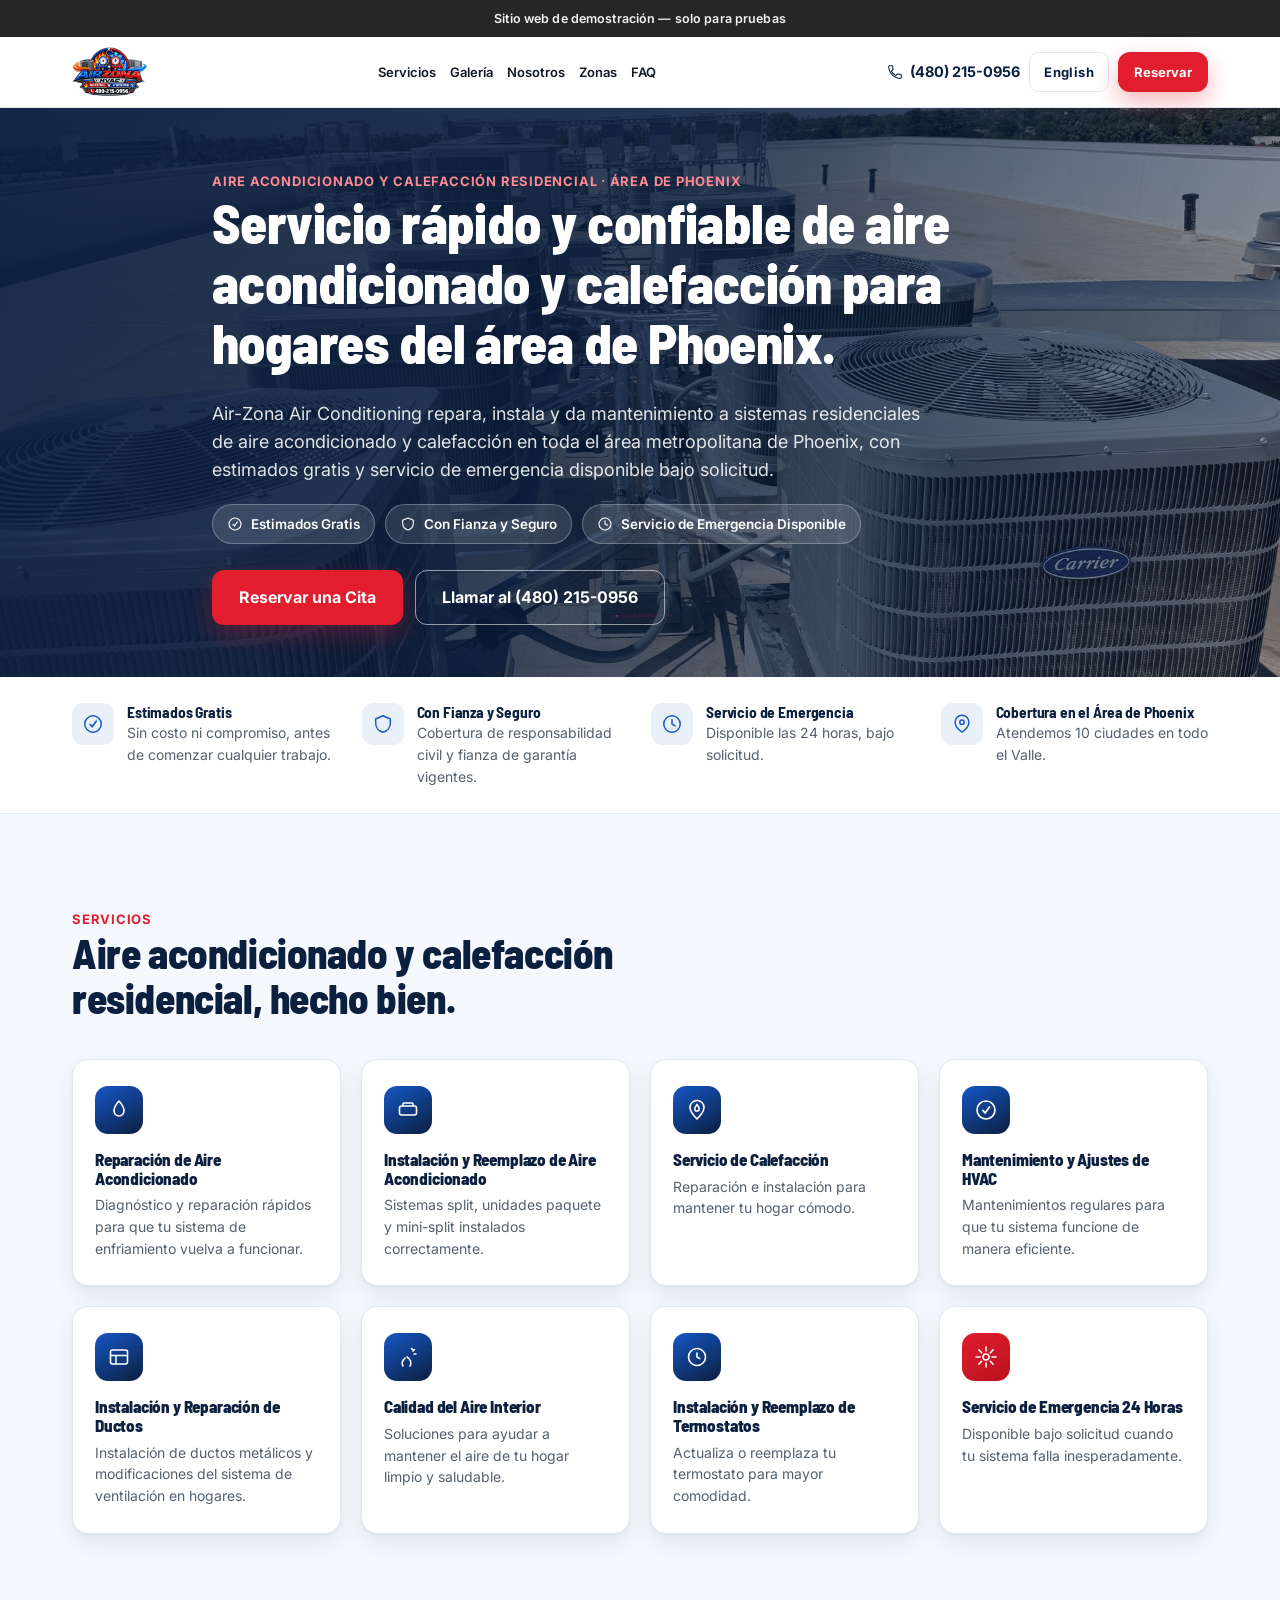
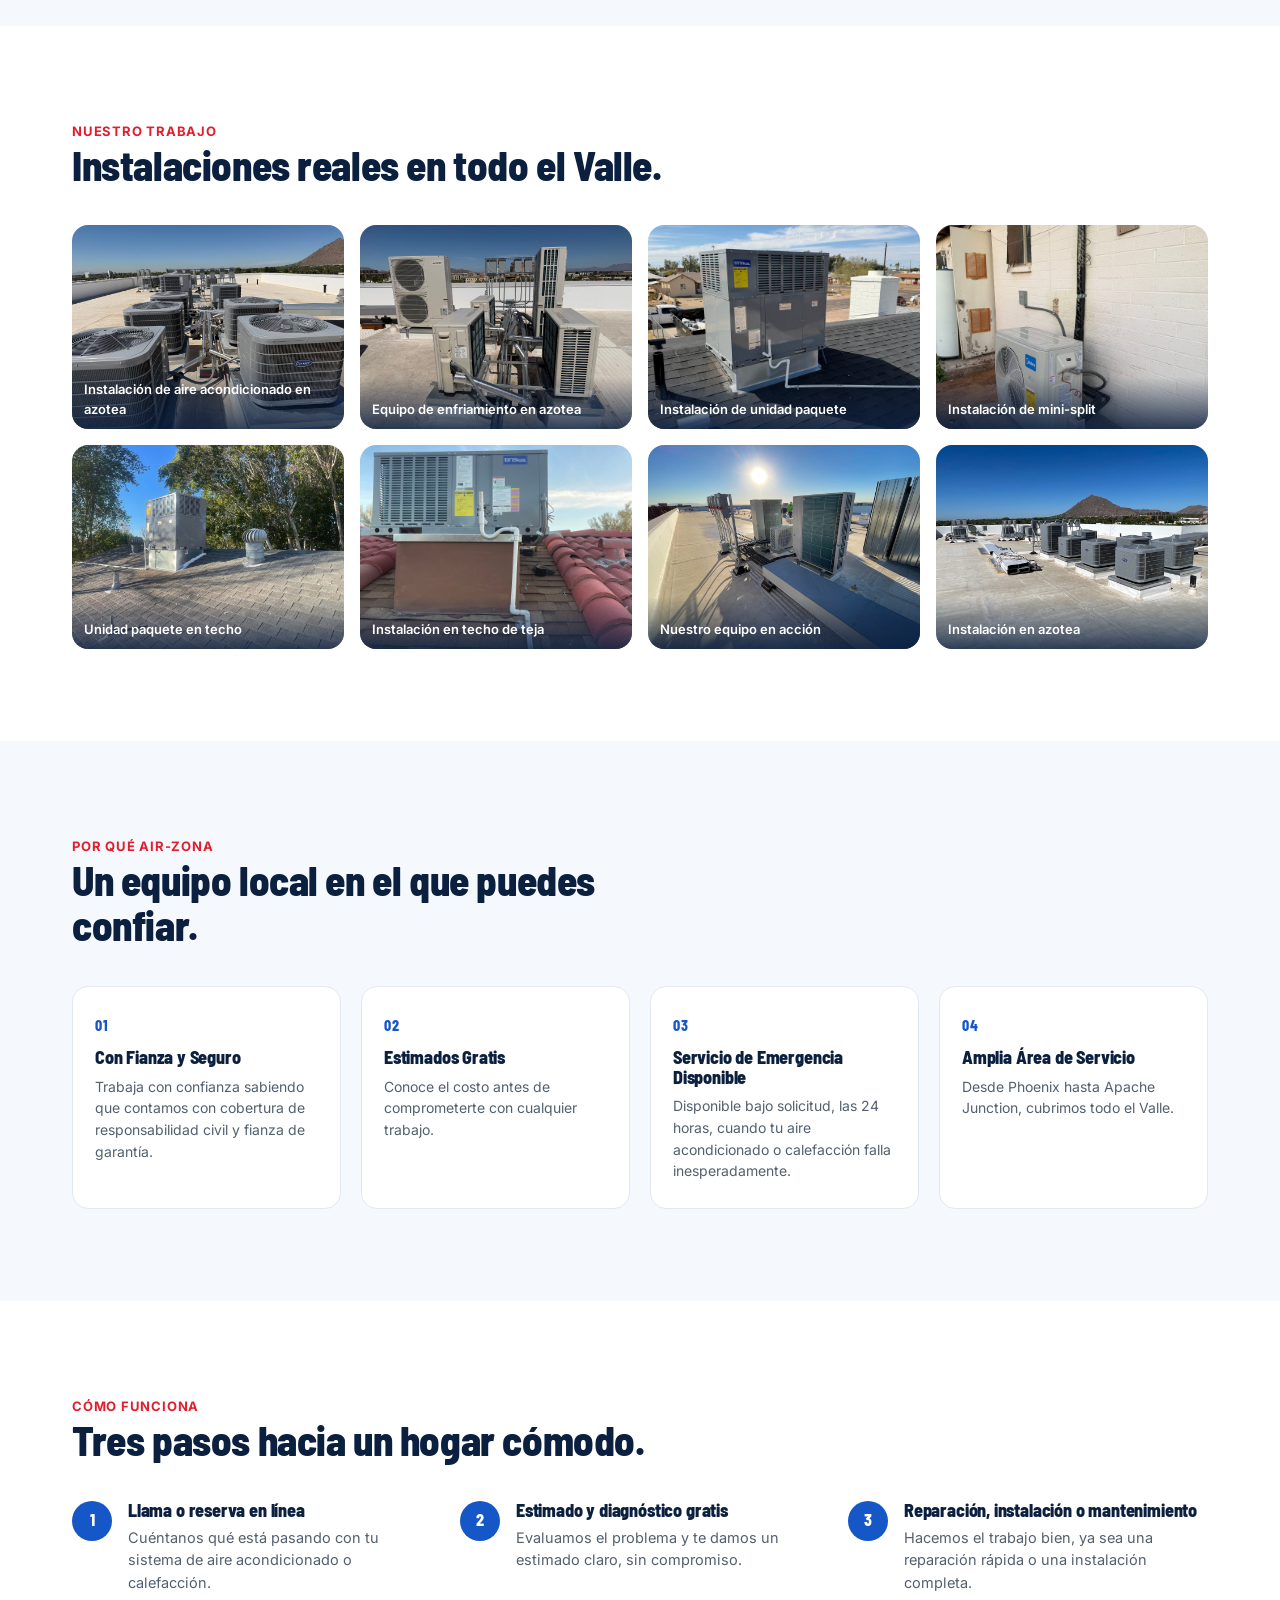
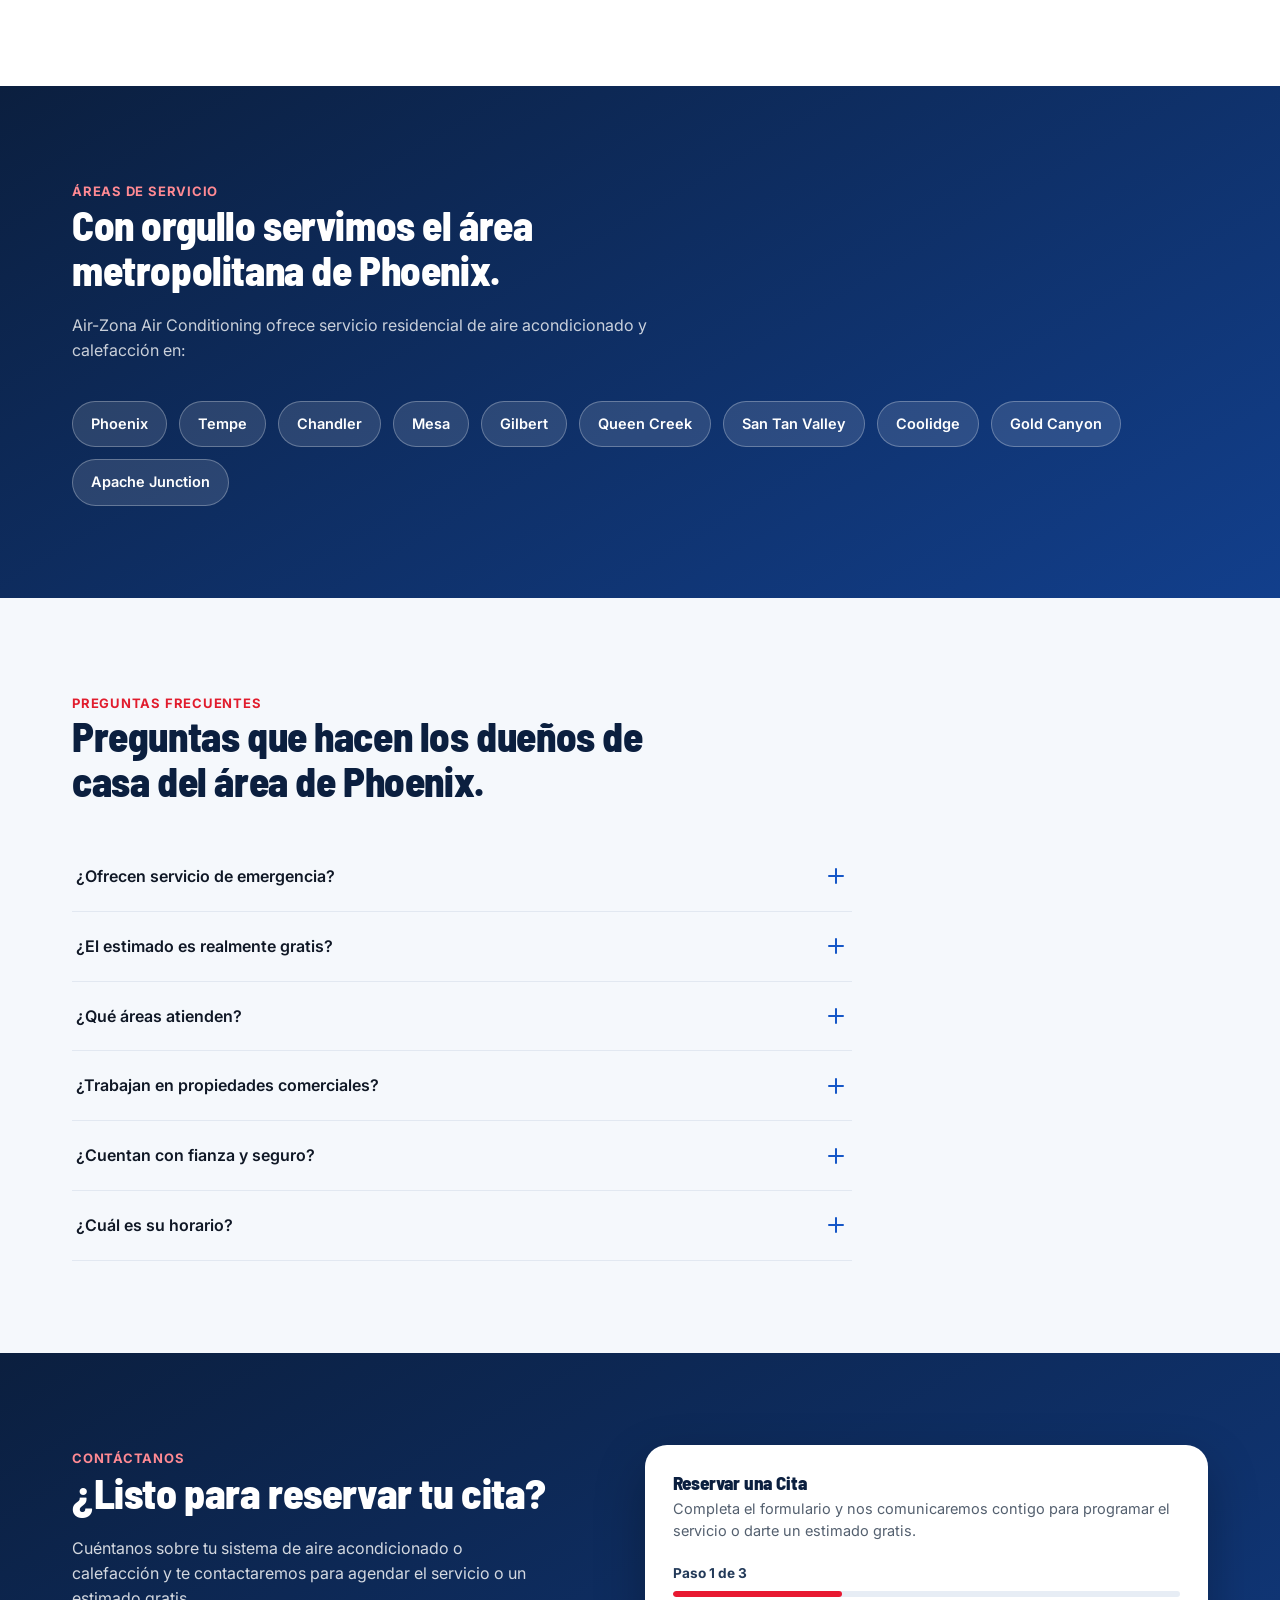
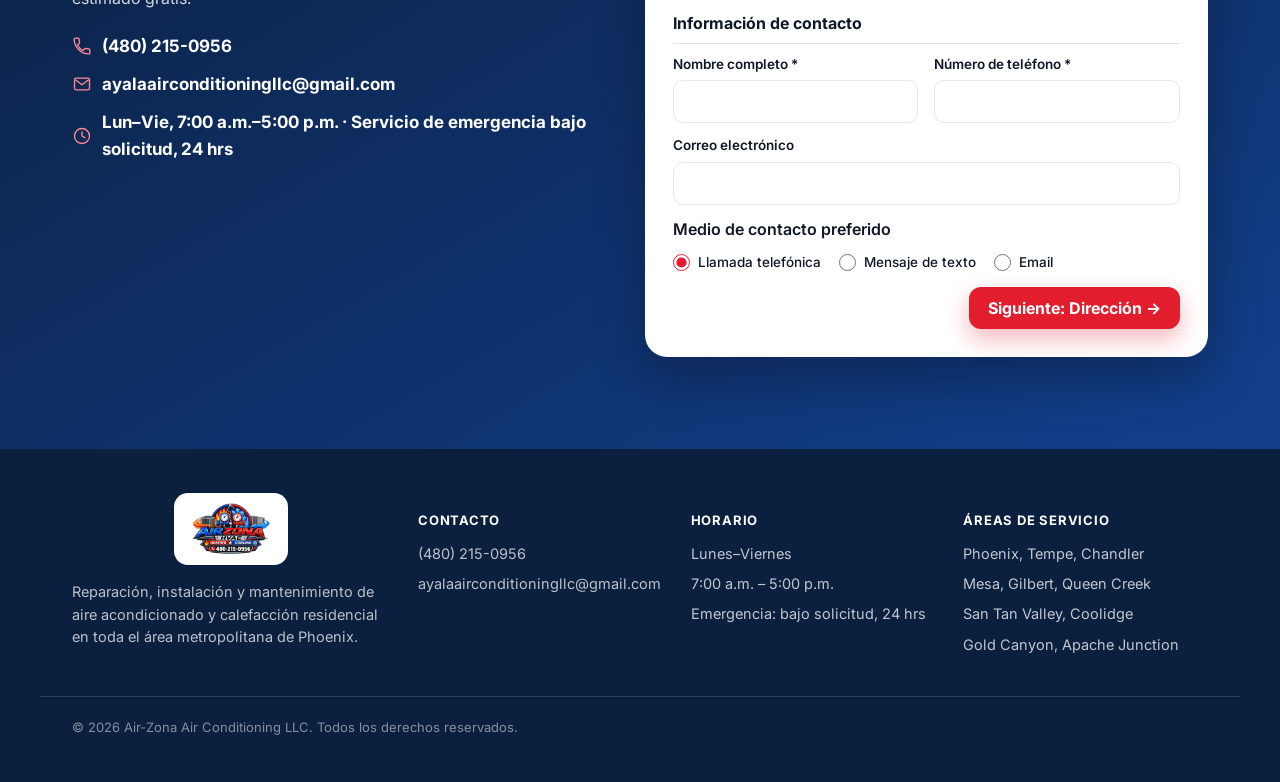
==== index-es.html @ 79c7f35a "updated index.html" ====
<!DOCTYPE html>
<html lang="es">
<head>
<meta charset="UTF-8">
<meta name="viewport" content="width=device-width, initial-scale=1">
<title>Air-Zona Air Conditioning LLC | Aire Acondicionado y Calefacción Residencial en Phoenix, AZ</title>
<meta name="description" content="Air-Zona Air Conditioning LLC ofrece reparación, instalación, calefacción y mantenimiento residencial de aire acondicionado en Phoenix, Tempe, Chandler, Mesa, Gilbert y el Valle Este. Estimados gratis, con fianza y seguro, servicio de emergencia disponible.">
<meta name="robots" content="noindex, nofollow">
<link rel="canonical" href="index-es.html">
<link rel="alternate" hreflang="en" href="index.html">
<link rel="alternate" hreflang="es" href="index-es.html">
<link rel="alternate" hreflang="x-default" href="index.html">
<meta property="og:type" content="website">
<meta property="og:locale" content="es_US">
<meta property="og:locale:alternate" content="en_US">
<meta property="og:title" content="Air-Zona Air Conditioning LLC | Aire Acondicionado y Calefacción Residencial en Phoenix, AZ">
<meta property="og:description" content="Air-Zona Air Conditioning LLC ofrece reparación, instalación, calefacción y mantenimiento residencial de aire acondicionado en Phoenix, Tempe, Chandler, Mesa, Gilbert y el Valle Este. Estimados gratis, con fianza y seguro, servicio de emergencia disponible.">
<link rel="icon" href="favicon.ico">
<link rel="preconnect" href="https://fonts.googleapis.com">
<link rel="preconnect" href="https://fonts.gstatic.com" crossorigin>
<link href="https://fonts.googleapis.com/css2?family=Inter:wght@400;500;600;700&family=Barlow+Semi+Condensed:wght@600;700;800&display=swap" rel="stylesheet">
<link rel="stylesheet" href="motion.css">
<link rel="stylesheet" href="style.css">
<link rel="stylesheet" href="service-request.css">
<link rel="stylesheet" href="header-refinement.css">
</head>
<body>
<div class="demo-notice">Sitio web de demostración — solo para pruebas</div>
<a class="skip-link" href="#main">Saltar al contenido</a>

<header class="mk-header">
  <div class="container header-inner">
    <a class="brand" href="#top">
      <img src="assets/logo.png" alt="Air-Zona Air Conditioning LLC">
    </a>
    <nav class="nav-links" aria-label="Principal">
      <a href="#services">Servicios</a>
      <a href="#gallery">Galería</a>
      <a href="#why">Nosotros</a>
      <a href="#areas">Zonas</a>
      <a href="#faq">FAQ</a>
    </nav>
    <div class="header-actions">
      <a class="header-phone" href="tel:+14802150956">
        <svg width="16" height="16" viewBox="0 0 24 24" fill="none" aria-hidden="true"><path d="M6.6 10.8c1.4 2.8 3.8 5.1 6.6 6.6l2.2-2.2c.3-.3.7-.4 1.1-.3 1.2.4 2.5.6 3.8.6.6 0 1.1.5 1.1 1.1v3.7c0 .6-.5 1.1-1.1 1.1C10.7 21.4 2.6 13.3 2.6 3.7c0-.6.5-1.1 1.1-1.1h3.7c.6 0 1.1.5 1.1 1.1 0 1.3.2 2.6.6 3.8.1.4 0 .8-.3 1.1L6.6 10.8Z" stroke="currentColor" stroke-width="1.6" stroke-linejoin="round"/></svg>
        (480) 215-0956
      </a>
      <a class="lang-toggle" href="index.html" hreflang="en" lang="en" data-lang-link data-lang-href="index.html">English</a>
      <details class="mobile-nav" id="mobile-nav">
        <summary class="nav-toggle" aria-controls="mobile-nav-panel" aria-label="Abrir menú">
          <svg class="icon-open" viewBox="0 0 24 24" fill="none" aria-hidden="true"><path d="M4 7h16M4 12h16M4 17h16" stroke="currentColor" stroke-width="1.8" stroke-linecap="round"/></svg>
          <svg class="icon-close" viewBox="0 0 24 24" fill="none" aria-hidden="true"><path d="M5 5l14 14M19 5 5 19" stroke="currentColor" stroke-width="1.8" stroke-linecap="round"/></svg>
        </summary>
        <div class="mobile-nav-panel" id="mobile-nav-panel">
          <nav class="mobile-nav-links" aria-label="Menú móvil">
            <a href="#services">Servicios</a>
            <a href="#gallery">Galería</a>
            <a href="#why">Por Qué Elegirnos</a>
            <a href="#areas">Áreas de Servicio</a>
            <a href="#faq">Preguntas Frecuentes</a>
          </nav>
          <div class="mobile-nav-actions">
            <a class="btn btn-outline btn-block" href="tel:+14802150956">
              <span>Llamar al (480) 215-0956</span>
            </a>
            <a class="btn btn-primary btn-block" href="#quote">
              <span>Reservar una Cita</span>
            </a>
          </div>
          <div class="mobile-lang-row">
            <a class="lang-toggle" href="index.html" hreflang="en" lang="en" data-lang-link data-lang-href="index.html">English</a>
          </div>
        </div>
      </details>
      <a class="btn btn-primary az-header-book" href="#quote" aria-label="Reservar una cita">
        <span>Reservar</span>
      </a>
    </div>
  </div>
</header>

<main id="main">

  <section class="hero" id="top">
    <div class="container hero-inner mk-reveal">
      <span class="eyebrow">Aire Acondicionado y Calefacción Residencial · Área de Phoenix</span>
      <h1>Servicio rápido y confiable de aire acondicionado y calefacción para hogares del área de Phoenix.</h1>
      <p class="hero-lede">Air-Zona Air Conditioning repara, instala y da mantenimiento a sistemas residenciales de aire acondicionado y calefacción en toda el área metropolitana de Phoenix, con estimados gratis y servicio de emergencia disponible bajo solicitud.</p>
      <div class="hero-badges">
        <span class="badge">
          <svg viewBox="0 0 24 24" fill="none"><path d="M9 12.5 11 15l4.5-6" stroke="currentColor" stroke-width="1.8" stroke-linecap="round" stroke-linejoin="round"/><circle cx="12" cy="12" r="9" stroke="currentColor" stroke-width="1.6"/></svg>
          <span>Estimados Gratis</span>
        </span>
        <span class="badge">
          <svg viewBox="0 0 24 24" fill="none"><path d="M12 3 4 6.5V11c0 5 3.4 8.9 8 10 4.6-1.1 8-5 8-10V6.5L12 3Z" stroke="currentColor" stroke-width="1.6" stroke-linejoin="round"/></svg>
          <span>Con Fianza y Seguro</span>
        </span>
        <span class="badge">
          <svg viewBox="0 0 24 24" fill="none"><path d="M12 7v5l3.5 2M21 12a9 9 0 1 1-18 0 9 9 0 0 1 18 0Z" stroke="currentColor" stroke-width="1.6" stroke-linecap="round" stroke-linejoin="round"/></svg>
          <span>Servicio de Emergencia Disponible</span>
        </span>
      </div>
      <div class="hero-ctas">
        <a class="btn btn-primary" href="#quote"><span>Reservar una Cita</span></a>
        <a class="btn btn-outline-light" href="tel:+14802150956"><span>Llamar al (480) 215-0956</span></a>
      </div>
    </div>
  </section>

  <div class="facts-bar">
    <div class="container facts-grid mk-stagger">
      <div class="fact-item">
        <span class="fact-icon"><svg viewBox="0 0 24 24" fill="none"><path d="M9 12.5 11 15l4.5-6" stroke="currentColor" stroke-width="1.8" stroke-linecap="round" stroke-linejoin="round"/><circle cx="12" cy="12" r="9" stroke="currentColor" stroke-width="1.6"/></svg></span>
        <div>
          <h3>Estimados Gratis</h3>
          <p>Sin costo ni compromiso, antes de comenzar cualquier trabajo.</p>
        </div>
      </div>
      <div class="fact-item">
        <span class="fact-icon"><svg viewBox="0 0 24 24" fill="none"><path d="M12 3 4 6.5V11c0 5 3.4 8.9 8 10 4.6-1.1 8-5 8-10V6.5L12 3Z" stroke="currentColor" stroke-width="1.6" stroke-linejoin="round"/></svg></span>
        <div>
          <h3>Con Fianza y Seguro</h3>
          <p>Cobertura de responsabilidad civil y fianza de garantía vigentes.</p>
        </div>
      </div>
      <div class="fact-item">
        <span class="fact-icon"><svg viewBox="0 0 24 24" fill="none"><path d="M12 7v5l3.5 2M21 12a9 9 0 1 1-18 0 9 9 0 0 1 18 0Z" stroke="currentColor" stroke-width="1.6" stroke-linecap="round" stroke-linejoin="round"/></svg></span>
        <div>
          <h3>Servicio de Emergencia</h3>
          <p>Disponible las 24 horas, bajo solicitud.</p>
        </div>
      </div>
      <div class="fact-item">
        <span class="fact-icon"><svg viewBox="0 0 24 24" fill="none"><path d="M12 21s-7.5-5.6-7.5-11A7.5 7.5 0 0 1 12 2.5 7.5 7.5 0 0 1 19.5 10c0 5.4-7.5 11-7.5 11Z" stroke="currentColor" stroke-width="1.6" stroke-linejoin="round"/><circle cx="12" cy="10" r="2.4" stroke="currentColor" stroke-width="1.6"/></svg></span>
        <div>
          <h3>Cobertura en el Área de Phoenix</h3>
          <p>Atendemos 10 ciudades en todo el Valle.</p>
        </div>
      </div>
    </div>
  </div>

  <section id="services">
    <div class="container">
      <div class="section-head mk-reveal">
        <span class="eyebrow">Servicios</span>
        <h2>Aire acondicionado y calefacción residencial, hecho bien.</h2>
      </div>
      <div class="services-grid mk-stagger">
        <div class="service-card mk-lift">
          <span class="service-icon"><svg viewBox="0 0 24 24" fill="none"><path d="M12 3s5 5.5 5 10a5 5 0 1 1-10 0c0-4.5 5-10 5-10Z" stroke="currentColor" stroke-width="1.6" stroke-linejoin="round"/></svg></span>
          <h3>Reparación de Aire Acondicionado</h3>
          <p>Diagnóstico y reparación rápidos para que tu sistema de enfriamiento vuelva a funcionar.</p>
        </div>
        <div class="service-card mk-lift">
          <span class="service-icon"><svg viewBox="0 0 24 24" fill="none"><rect x="3.5" y="8" width="17" height="9" rx="2" stroke="currentColor" stroke-width="1.6"/><path d="M7 8V6a1 1 0 0 1 1-1h8a1 1 0 0 1 1 1v2" stroke="currentColor" stroke-width="1.6"/></svg></span>
          <h3>Instalación y Reemplazo de Aire Acondicionado</h3>
          <p>Sistemas split, unidades paquete y mini-split instalados correctamente.</p>
        </div>
        <div class="service-card mk-lift">
          <span class="service-icon"><svg viewBox="0 0 24 24" fill="none"><path d="M12 21c4-4 7-7.4 7-11.5A7 7 0 0 0 5 9.5C5 13.6 8 17 12 21Z" stroke="currentColor" stroke-width="1.6" stroke-linejoin="round"/><path d="M12 6.5c1.2 1.6 2.2 3 2.2 4.4a2.2 2.2 0 1 1-4.4 0c0-1.4 1-2.8 2.2-4.4Z" stroke="currentColor" stroke-width="1.5"/></svg></span>
          <h3>Servicio de Calefacción</h3>
          <p>Reparación e instalación para mantener tu hogar cómodo.</p>
        </div>
        <div class="service-card mk-lift">
          <span class="service-icon"><svg viewBox="0 0 24 24" fill="none"><path d="M9 12.5 11 15l4.5-6" stroke="currentColor" stroke-width="1.8" stroke-linecap="round" stroke-linejoin="round"/><circle cx="12" cy="12" r="9" stroke="currentColor" stroke-width="1.6"/></svg></span>
          <h3>Mantenimiento y Ajustes de HVAC</h3>
          <p>Mantenimientos regulares para que tu sistema funcione de manera eficiente.</p>
        </div>
        <div class="service-card mk-lift">
          <span class="service-icon"><svg viewBox="0 0 24 24" fill="none"><rect x="3.5" y="5" width="17" height="14" rx="2" stroke="currentColor" stroke-width="1.6"/><path d="M3.5 10.5h17M9 10.5V19" stroke="currentColor" stroke-width="1.5"/></svg></span>
          <h3>Instalación y Reparación de Ductos</h3>
          <p>Instalación de ductos metálicos y modificaciones del sistema de ventilación en hogares.</p>
        </div>
        <div class="service-card mk-lift">
          <span class="service-icon"><svg viewBox="0 0 24 24" fill="none"><path d="M7 21c-2-3 0-6 2-8M14 21c2-3.5 0-7-3-9M17 6l1.5-1.5M18 9h2M15.5 3.5 17 5" stroke="currentColor" stroke-width="1.6" stroke-linecap="round" stroke-linejoin="round"/></svg></span>
          <h3>Calidad del Aire Interior</h3>
          <p>Soluciones para ayudar a mantener el aire de tu hogar limpio y saludable.</p>
        </div>
        <div class="service-card mk-lift">
          <span class="service-icon"><svg viewBox="0 0 24 24" fill="none"><circle cx="12" cy="12" r="8.5" stroke="currentColor" stroke-width="1.6"/><path d="M12 8v4l2.8 1.6" stroke="currentColor" stroke-width="1.6" stroke-linecap="round"/></svg></span>
          <h3>Instalación y Reemplazo de Termostatos</h3>
          <p>Actualiza o reemplaza tu termostato para mayor comodidad.</p>
        </div>
        <div class="service-card mk-lift">
          <span class="service-icon is-emergency"><svg viewBox="0 0 24 24" fill="none"><path d="M12 2v4M12 18v4M4.9 4.9l2.8 2.8M16.3 16.3l2.8 2.8M2 12h4M18 12h4M4.9 19.1l2.8-2.8M16.3 7.7l2.8-2.8" stroke="currentColor" stroke-width="1.6" stroke-linecap="round"/><circle cx="12" cy="12" r="3" stroke="currentColor" stroke-width="1.6"/></svg></span>
          <h3>Servicio de Emergencia 24 Horas</h3>
          <p>Disponible bajo solicitud cuando tu sistema falla inesperadamente.</p>
        </div>
      </div>
    </div>
  </section>

  <section class="gallery" id="gallery">
    <div class="container">
      <div class="section-head mk-reveal">
        <span class="eyebrow">Nuestro Trabajo</span>
        <h2>Instalaciones reales en todo el Valle.</h2>
      </div>
      <div class="gallery-grid mk-stagger">
        <button type="button" class="gallery-item mk-lift" data-lightbox-trigger><img src="assets/commercial-rooftop-carrier-condensers.jpg" alt="Instalación de condensadores de aire acondicionado en azotea" loading="lazy"><span class="gallery-caption">Instalación de aire acondicionado en azotea</span></button>
        <button type="button" class="gallery-item mk-lift" data-lightbox-trigger><img src="assets/commercial-rooftop-mitsubishi-condensers.jpg" alt="Instalación de equipo de enfriamiento en azotea" loading="lazy"><span class="gallery-caption">Equipo de enfriamiento en azotea</span></button>
        <button type="button" class="gallery-item mk-lift" data-lightbox-trigger><img src="assets/residential-rooftop-package-unit-shingle.jpg" alt="Instalación de unidad paquete residencial" loading="lazy"><span class="gallery-caption">Instalación de unidad paquete</span></button>
        <button type="button" class="gallery-item mk-lift" data-lightbox-trigger><img src="assets/residential-minisplit-wall-unit.jpg" alt="Instalación de condensador mini-split" loading="lazy"><span class="gallery-caption">Instalación de mini-split</span></button>
        <button type="button" class="gallery-item mk-lift" data-lightbox-trigger><img src="assets/residential-rooftop-package-unit-trees.jpg" alt="Unidad paquete en azotea" loading="lazy"><span class="gallery-caption">Unidad paquete en techo</span></button>
        <button type="button" class="gallery-item mk-lift" data-lightbox-trigger><img src="assets/residential-tile-roof-package-unit.jpg" alt="Instalación de aire acondicionado en techo de teja" loading="lazy"><span class="gallery-caption">Instalación en techo de teja</span></button>
        <button type="button" class="gallery-item mk-lift" data-lightbox-trigger><img src="assets/commercial-rooftop-install-technician.jpg" alt="Técnico de Air-Zona en una instalación en azotea" loading="lazy"><span class="gallery-caption">Nuestro equipo en acción</span></button>
        <button type="button" class="gallery-item mk-lift" data-lightbox-trigger><img src="assets/commercial-rooftop-mountain-view.jpg" alt="Instalación de aire acondicionado en azotea con vista a la montaña" loading="lazy"><span class="gallery-caption">Instalación en azotea</span></button>
      </div>
    </div>
  </section>

  <section class="why" id="why">
    <div class="container">
      <div class="section-head mk-reveal">
        <span class="eyebrow">Por Qué Air-Zona</span>
        <h2>Un equipo local en el que puedes confiar.</h2>
      </div>
      <div class="why-grid mk-stagger">
        <div class="why-card mk-lift">
          <span class="num">01</span>
          <h3>Con Fianza y Seguro</h3>
          <p>Trabaja con confianza sabiendo que contamos con cobertura de responsabilidad civil y fianza de garantía.</p>
        </div>
        <div class="why-card mk-lift">
          <span class="num">02</span>
          <h3>Estimados Gratis</h3>
          <p>Conoce el costo antes de comprometerte con cualquier trabajo.</p>
        </div>
        <div class="why-card mk-lift">
          <span class="num">03</span>
          <h3>Servicio de Emergencia Disponible</h3>
          <p>Disponible bajo solicitud, las 24 horas, cuando tu aire acondicionado o calefacción falla inesperadamente.</p>
        </div>
        <div class="why-card mk-lift">
          <span class="num">04</span>
          <h3>Amplia Área de Servicio</h3>
          <p>Desde Phoenix hasta Apache Junction, cubrimos todo el Valle.</p>
        </div>
      </div>
    </div>
  </section>

  <section class="process" id="how-it-works">
    <div class="container">
      <div class="section-head mk-reveal">
        <span class="eyebrow">Cómo Funciona</span>
        <h2>Tres pasos hacia un hogar cómodo.</h2>
      </div>
      <div class="process-grid mk-stagger">
        <div class="process-step">
          <span class="step-num">1</span>
          <h3>Llama o reserva en línea</h3>
          <p>Cuéntanos qué está pasando con tu sistema de aire acondicionado o calefacción.</p>
        </div>
        <div class="process-step">
          <span class="step-num">2</span>
          <h3>Estimado y diagnóstico gratis</h3>
          <p>Evaluamos el problema y te damos un estimado claro, sin compromiso.</p>
        </div>
        <div class="process-step">
          <span class="step-num">3</span>
          <h3>Reparación, instalación o mantenimiento</h3>
          <p>Hacemos el trabajo bien, ya sea una reparación rápida o una instalación completa.</p>
        </div>
      </div>
    </div>
  </section>

  <section class="areas" id="areas">
    <div class="container">
      <div class="section-head mk-reveal">
        <span class="eyebrow eyebrow-on-dark">Áreas de Servicio</span>
        <h2>Con orgullo servimos el área metropolitana de Phoenix.</h2>
        <p>Air-Zona Air Conditioning ofrece servicio residencial de aire acondicionado y calefacción en:</p>
      </div>
      <div class="areas-list mk-stagger">
        <span class="area-chip">Phoenix</span>
        <span class="area-chip">Tempe</span>
        <span class="area-chip">Chandler</span>
        <span class="area-chip">Mesa</span>
        <span class="area-chip">Gilbert</span>
        <span class="area-chip">Queen Creek</span>
        <span class="area-chip">San Tan Valley</span>
        <span class="area-chip">Coolidge</span>
        <span class="area-chip">Gold Canyon</span>
        <span class="area-chip">Apache Junction</span>
      </div>
    </div>
  </section>

  <section class="faq" id="faq">
    <div class="container">
      <div class="section-head mk-reveal">
        <span class="eyebrow">Preguntas Frecuentes</span>
        <h2>Preguntas que hacen los dueños de casa del área de Phoenix.</h2>
      </div>
      <div class="faq-list mk-reveal">
        <details class="faq-item">
          <summary><span>¿Ofrecen servicio de emergencia?</span><span class="icon"><svg viewBox="0 0 24 24" fill="none"><path d="M12 5v14M5 12h14" stroke="currentColor" stroke-width="2" stroke-linecap="round"/></svg></span></summary>
          <p>Sí, el servicio de emergencia está disponible bajo solicitud, las 24 horas del día.</p>
        </details>
        <details class="faq-item">
          <summary><span>¿El estimado es realmente gratis?</span><span class="icon"><svg viewBox="0 0 24 24" fill="none"><path d="M12 5v14M5 12h14" stroke="currentColor" stroke-width="2" stroke-linecap="round"/></svg></span></summary>
          <p>Sí. No hay costo ni obligación de obtener un estimado para tu hogar.</p>
        </details>
        <details class="faq-item">
          <summary><span>¿Qué áreas atienden?</span><span class="icon"><svg viewBox="0 0 24 24" fill="none"><path d="M12 5v14M5 12h14" stroke="currentColor" stroke-width="2" stroke-linecap="round"/></svg></span></summary>
          <p>Atendemos Phoenix, Tempe, Chandler, Mesa, Gilbert, Queen Creek, San Tan Valley, Coolidge, Gold Canyon y Apache Junction.</p>
        </details>
        <details class="faq-item">
          <summary><span>¿Trabajan en propiedades comerciales?</span><span class="icon"><svg viewBox="0 0 24 24" fill="none"><path d="M12 5v14M5 12h14" stroke="currentColor" stroke-width="2" stroke-linecap="round"/></svg></span></summary>
          <p>Actualmente nos enfocamos en sistemas residenciales de aire acondicionado y calefacción.</p>
        </details>
        <details class="faq-item">
          <summary><span>¿Cuentan con fianza y seguro?</span><span class="icon"><svg viewBox="0 0 24 24" fill="none"><path d="M12 5v14M5 12h14" stroke="currentColor" stroke-width="2" stroke-linecap="round"/></svg></span></summary>
          <p>Sí, contamos con seguro de responsabilidad civil y una fianza de garantía.</p>
        </details>
        <details class="faq-item">
          <summary><span>¿Cuál es su horario?</span><span class="icon"><svg viewBox="0 0 24 24" fill="none"><path d="M12 5v14M5 12h14" stroke="currentColor" stroke-width="2" stroke-linecap="round"/></svg></span></summary>
          <p>Lunes a viernes, de 7:00 a.m. a 5:00 p.m., con servicio de emergencia disponible bajo solicitud, las 24 horas.</p>
        </details>
      </div>
    </div>
  </section>

  <section class="closing" id="quote">
    <div class="container closing-grid">
      <div class="closing-copy mk-reveal">
        <span class="eyebrow eyebrow-on-dark">Contáctanos</span>
        <h2>¿Listo para reservar tu cita?</h2>
        <p>Cuéntanos sobre tu sistema de aire acondicionado o calefacción y te contactaremos para agendar el servicio o un estimado gratis.</p>
        <div class="closing-contact">
          <a href="tel:+14802150956">
            <svg viewBox="0 0 24 24" fill="none"><path d="M6.6 10.8c1.4 2.8 3.8 5.1 6.6 6.6l2.2-2.2c.3-.3.7-.4 1.1-.3 1.2.4 2.5.6 3.8.6.6 0 1.1.5 1.1 1.1v3.7c0 .6-.5 1.1-1.1 1.1C10.7 21.4 2.6 13.3 2.6 3.7c0-.6.5-1.1 1.1-1.1h3.7c.6 0 1.1.5 1.1 1.1 0 1.3.2 2.6.6 3.8.1.4 0 .8-.3 1.1L6.6 10.8Z" stroke="currentColor" stroke-width="1.6" stroke-linejoin="round"/></svg>
            (480) 215-0956
          </a>
          <a href="mailto:ayalaairconditioningllc@gmail.com">
            <svg viewBox="0 0 24 24" fill="none"><rect x="3" y="5" width="18" height="14" rx="2" stroke="currentColor" stroke-width="1.6"/><path d="m4 7 8 6 8-6" stroke="currentColor" stroke-width="1.6" stroke-linejoin="round"/></svg>
            ayalaairconditioningllc@gmail.com
          </a>
          <span>
            <svg viewBox="0 0 24 24" fill="none" aria-hidden="true"><path d="M12 7v5l3.5 2M21 12a9 9 0 1 1-18 0 9 9 0 0 1 18 0Z" stroke="currentColor" stroke-width="1.6" stroke-linecap="round" stroke-linejoin="round"/></svg>
            <span>Lun–Vie, 7:00 a.m.–5:00 p.m. · Servicio de emergencia bajo solicitud, 24 hrs</span>
          </span>
        </div>
      </div>
      <div class="quote-card mk-reveal">
        <h3>Reservar una Cita</h3>
        <p>Completa el formulario y nos comunicaremos contigo para programar el servicio o darte un estimado gratis.</p>
            <form id="airzona-contact-form" novalidate action="https://api.web3forms.com/submit" method="POST">
              <input type="hidden" name="access_key" value="d2b60d08-87a3-4c4a-ab81-ee1c70e3710a" />
              <input type="hidden" name="subject" value="Nueva solicitud de servicio HVAC - Air-Zona" />
              <input type="hidden" name="from_name" value="Sitio web de Air-Zona" />
              <input type="checkbox" name="botcheck" tabindex="-1" autocomplete="off" class="az-honeypot" aria-hidden="true" />

              <div class="az-wizard-progress" aria-label="Progreso del formulario"><span id="az-step-counter">Paso 1 de 3</span><div class="az-progress-track"><div id="az-progress-fill" class="az-progress-fill"></div></div></div>
              <section class="az-wizard-step" data-step="0" aria-label="Información de contacto">
              <h4 class="az-form-heading">Información de contacto</h4>
              <div class="form-grid-2 form-row">
                <div><label for="name">Nombre completo <span aria-hidden="true">*</span></label><input id="name" name="Nombre" type="text" autocomplete="name" required /></div>
                <div><label for="phone">Número de teléfono <span aria-hidden="true">*</span></label><input id="phone" name="Telefono" type="tel" autocomplete="tel" required /></div>
              </div>
              <div class="form-row"><label for="email">Correo electrónico</label><input id="email" name="Correo electronico" type="email" autocomplete="email" /></div>
              <fieldset class="az-form-fieldset form-row">
                <legend>Medio de contacto preferido</legend>
                <div class="az-radio-options">
                  <label><input type="radio" name="Medio de contacto preferido" value="Llamada telefónica" checked /> Llamada telefónica</label>
                  <label><input type="radio" name="Medio de contacto preferido" value="Mensaje de texto" /> Mensaje de texto</label>
                  <label><input type="radio" name="Medio de contacto preferido" value="Correo electrónico" /> Email</label>
                </div>
              </fieldset>

              <div class="az-wizard-actions"><button type="button" class="btn btn-primary az-next">Siguiente: Dirección →</button></div>
              </section>
              <section class="az-wizard-step" data-step="1" aria-label="Dirección del servicio" hidden>
              <h4 class="az-form-heading">Dirección del servicio</h4>
              <div class="form-row az-address-wrapper"><label for="street">Dirección (calle y número) <span aria-hidden="true">*</span></label><input id="street" name="Direccion" type="text" autocomplete="off" placeholder="Comienza a escribir tu dirección" aria-autocomplete="list" aria-controls="az-address-suggestions" aria-expanded="false" required /><div id="az-address-suggestions" class="az-address-suggestions" role="listbox" hidden></div><p class="az-address-help" id="az-address-help">Selecciona una dirección sugerida para completar la ciudad y el código postal, o escribe tu dirección manualmente.</p></div>
              <div class="form-grid-2 form-row">
                <div><label for="city">Ciudad <span aria-hidden="true">*</span></label>
                  <input id="city" name="Ciudad" type="text" autocomplete="address-level2" placeholder="Escribe tu ciudad" required />
                </div>
                <div><label for="zip">Código postal <span aria-hidden="true">*</span></label><input id="zip" name="Codigo postal" type="text" inputmode="numeric" autocomplete="postal-code" pattern="[0-9]{5}" maxlength="5" placeholder="85001" title="Ingresa un código postal de 5 dígitos" required /></div>
              </div>
              <div class="az-wizard-actions"><button type="button" class="btn az-back">← Atrás</button><button type="button" class="btn btn-primary az-next">Siguiente: Detalles del servicio →</button></div>
              </section>
              <section class="az-wizard-step" data-step="2" aria-label="Detalles del servicio" hidden>
              <h4 class="az-form-heading">Detalles del servicio</h4>
              <div class="form-row"><label for="service">Servicio requerido <span aria-hidden="true">*</span></label>
                <select id="service" name="Servicio requerido" required>
                  <option value="" disabled selected>Selecciona un servicio</option>
                  <option>Reparación de aire acondicionado</option><option>Instalación y reemplazo de aire acondicionado</option><option>Servicio de calefacción</option><option>Mantenimiento de aire acondicionado y calefacción</option><option>Instalación y reparación de ductos</option><option>Calidad del aire interior</option><option>Instalación y reemplazo de termostatos</option><option>Servicio de emergencia</option><option>Aún no estoy seguro</option>
                </select>
              </div>
              <fieldset class="az-form-fieldset form-row">
                <legend>¿Qué tan pronto necesitas el servicio? <span aria-hidden="true">*</span></legend>
                <div class="az-radio-options az-radio-options-stack">
                  <label><input type="radio" name="Urgencia del servicio" value="Emergencia — lo antes posible" required /> Emergencia — lo antes posible</label>
                  <label><input type="radio" name="Urgencia del servicio" value="En 1 o 2 días" required /> En 1 o 2 días</label>
                  <label><input type="radio" name="Urgencia del servicio" value="Sin prisa / Mantenimiento de rutina" required /> Sin prisa / Mantenimiento de rutina</label>
                </div>
              </fieldset>
              <p id="az-emergency-notice" class="az-emergency-notice" hidden>Si necesitas atención urgente, llama al <a href="tel:+14802150956">(480) 215-0956</a>. Enviar este formulario no garantiza atención inmediata.</p>
              <div class="form-row"><label for="message">Describe el problema <span aria-hidden="true">*</span></label><textarea id="message" name="Descripcion del problema" rows="4" placeholder="Por ejemplo: Mi aire acondicionado enciende, pero no enfría la casa." required></textarea></div>
              <p class="az-form-disclaimer">Enviar esta solicitud no confirma una cita. Air-Zona se comunicará contigo para coordinar el servicio.</p>
              <div class="az-wizard-actions az-final-actions"><button type="button" class="btn az-back">← Atrás</button><button type="submit" class="btn btn-primary"><span>Enviar solicitud de servicio</span></button></div>
              </section>
              <p id="airzona-form-status" role="status" aria-live="polite" class="az-form-status" hidden></p>
            </form>
      </div>
    </div>
  </section>

</main>

<footer>
  <div class="container footer-grid">
    <div class="footer-col">
      <div class="footer-brand"><img src="assets/logo.png" alt="Air-Zona Air Conditioning LLC"></div>
      <p>Reparación, instalación y mantenimiento de aire acondicionado y calefacción residencial en toda el área metropolitana de Phoenix.</p>
    </div>
    <div class="footer-col">
      <h4>Contacto</h4>
      <ul>
        <li><a href="tel:+14802150956">(480) 215-0956</a></li>
        <li><a href="mailto:ayalaairconditioningllc@gmail.com">ayalaairconditioningllc@gmail.com</a></li>
      </ul>
    </div>
    <div class="footer-col">
      <h4>Horario</h4>
      <ul>
        <li>Lunes–Viernes</li>
        <li>7:00 a.m. – 5:00 p.m.</li>
        <li>Emergencia: bajo solicitud, 24 hrs</li>
      </ul>
    </div>
    <div class="footer-col">
      <h4>Áreas de Servicio</h4>
      <ul>
        <li>Phoenix, Tempe, Chandler</li>
        <li>Mesa, Gilbert, Queen Creek</li>
        <li>San Tan Valley, Coolidge</li>
        <li>Gold Canyon, Apache Junction</li>
      </ul>
    </div>
  </div>
  <div class="container footer-bottom">
    &copy; <span id="year"></span> Air-Zona Air Conditioning LLC. <span>Todos los derechos reservados.</span>
  </div>
</footer>

<div class="mobile-cta">
  <a class="btn btn-primary btn-block" href="#quote"><span>Reservar</span></a>
  <a class="btn btn-outline btn-block" href="tel:+14802150956"><span>Llamar</span></a>
</div>

<div class="lightbox" id="lightbox" role="dialog" aria-modal="true" aria-label="Visor de fotos" hidden>
  <div class="lightbox-backdrop" data-lightbox-close></div>
  <div class="lightbox-content">
    <button type="button" class="lightbox-close" data-lightbox-close aria-label="Cerrar">
      <svg viewBox="0 0 24 24" fill="none" aria-hidden="true"><path d="M5 5l14 14M19 5 5 19" stroke="currentColor" stroke-width="2" stroke-linecap="round"/></svg>
    </button>
    <img class="lightbox-image" id="lightbox-image" src="" alt="">
    <p class="lightbox-caption" id="lightbox-caption"></p>
  </div>
</div>

<script type="application/ld+json">
{
  "@context": "https://schema.org",
  "@type": "HVACBusiness",
  "name": "Air-Zona Air Conditioning LLC",
  "inLanguage": "es-US",
  "telephone": "+1-480-215-0956",
  "email": "ayalaairconditioningllc@gmail.com",
  "areaServed": [
    {"@type": "City", "name": "Phoenix, AZ"},
    {"@type": "City", "name": "Tempe, AZ"},
    {"@type": "City", "name": "Chandler, AZ"},
    {"@type": "City", "name": "Mesa, AZ"},
    {"@type": "City", "name": "Gilbert, AZ"},
    {"@type": "City", "name": "Queen Creek, AZ"},
    {"@type": "City", "name": "San Tan Valley, AZ"},
    {"@type": "City", "name": "Coolidge, AZ"},
    {"@type": "City", "name": "Gold Canyon, AZ"},
    {"@type": "City", "name": "Apache Junction, AZ"}
  ],
  "openingHoursSpecification": [{
    "@type": "OpeningHoursSpecification",
    "dayOfWeek": ["Monday","Tuesday","Wednesday","Thursday","Friday"],
    "opens": "07:00",
    "closes": "17:00"
  }]
}
</script>

    <script>
      (function () {
        const form = document.getElementById('airzona-contact-form');
        if (!form) return;
        const status = document.getElementById('airzona-form-status');
        const button = form.querySelector('button[type="submit"]');
        const label = button.querySelector('span');
        const emergencyNotice = document.getElementById('az-emergency-notice');
        const steps = Array.from(form.querySelectorAll('.az-wizard-step'));
        const counter = document.getElementById('az-step-counter');
        const progress = document.getElementById('az-progress-fill');
        let currentStep = 0;
        function showStep(index) {
          if (status && !status.hidden && !button.disabled && index !== 0) { status.hidden = true; status.textContent = ''; }
          currentStep = index;
          steps.forEach((step, i) => { step.hidden = i !== index; });
          counter.textContent = 'Paso ' + (index + 1) + ' de ' + steps.length;
          progress.style.width = ((index + 1) / steps.length * 100) + '%';
        }
        function validateStep(index) {
          const fields = Array.from(steps[index].querySelectorAll('input, select, textarea'));
          for (const field of fields) {
            if (field.disabled || field.type === 'hidden') continue;
            if (!field.checkValidity()) { field.reportValidity(); field.focus(); return false; }
          }
          return true;
        }
        form.querySelectorAll('.az-next').forEach(btn => btn.addEventListener('click', () => {
          if (validateStep(currentStep)) showStep(Math.min(currentStep + 1, steps.length - 1));
        }));
        form.querySelectorAll('.az-back').forEach(btn => btn.addEventListener('click', () => {
          showStep(Math.max(0, currentStep - 1));
        }));
        showStep(0);

        function updateEmergencyNotice() {
          const selected = form.querySelector('input[name="Urgencia del servicio"]:checked');
          emergencyNotice.hidden = !(selected && selected.value.startsWith('Emergencia'));
        }
        form.querySelectorAll('input[name="Urgencia del servicio"]').forEach(function (radio) {
          radio.addEventListener('change', updateEmergencyNotice);
        });
        form.addEventListener('reset', function () {
          emergencyNotice.hidden = true;
          showStep(0);
        });
        form.addEventListener('submit', async function (event) {
          event.preventDefault();
          for (let i = 0; i < steps.length; i++) {
            if (!validateStep(i)) { showStep(i); validateStep(i); return; }
          }
          button.disabled = true;
          label.textContent = 'Enviando...';
          status.hidden = false;
          status.style.color = 'inherit';
          status.textContent = 'Enviando tu solicitud...';
          try {
            const response = await fetch(form.action, {
              method: 'POST',
              body: new FormData(form),
              headers: { Accept: 'application/json' }
            });
            const result = await response.json();
            if (!response.ok || !result.success) throw new Error(result.message || 'Submission failed');
            form.reset();
            status.style.color = '#166534';
            status.textContent = '¡Gracias! Recibimos tu solicitud. Nos comunicaremos contigo para coordinar el servicio. Tu cita aún no está confirmada.';
          } catch (error) {
            status.style.color = '#b91c1c';
            status.textContent = 'No se pudo enviar tu solicitud. Llama al (480) 215-0956 o inténtalo de nuevo.';
          } finally {
            button.disabled = false;
            label.textContent = 'Enviar solicitud de servicio';
          }
        });
      })();
    </script>
    <script>
      // Geoapify address suggestions; the form remains fully usable if the API is unavailable.
      (function () {
        const API_KEY = 'e28865eac0d24364b740f26064e74be2';
        const street = document.getElementById('street');
        const city = document.getElementById('city');
        const zip = document.getElementById('zip');
        const list = document.getElementById('az-address-suggestions');
        if (!street || !city || !zip || !list) return;
        let timer, controller, matches = [], active = -1;
        function close() { list.hidden = true; list.replaceChildren(); street.setAttribute('aria-expanded', 'false'); active = -1; }
        function choose(item) {
          const p = item.properties || {};
          street.value = [p.housenumber, p.street].filter(Boolean).join(' ') || p.address_line1 || street.value;
          city.value = p.city || p.town || p.village || p.municipality || city.value;
          if (p.postcode && /^\d{5}$/.test(p.postcode.slice(0,5))) zip.value = p.postcode.slice(0,5);
          close();
          city.dispatchEvent(new Event('input', { bubbles:true }));
          zip.dispatchEvent(new Event('input', { bubbles:true }));
        }
        function render(items) {
          close(); matches = items;
          if (!items.length) return;
          items.forEach((item, i) => {
            const p = item.properties || {};
            const option = document.createElement('button');
            option.type = 'button'; option.className = 'az-address-option'; option.setAttribute('role','option');
            option.id = 'az-address-option-' + i;
            option.textContent = p.formatted || [p.address_line1,p.address_line2].filter(Boolean).join(', ');
            option.addEventListener('mousedown', e => e.preventDefault());
            option.addEventListener('click', () => choose(item));
            list.appendChild(option);
          });
          list.hidden = false; street.setAttribute('aria-expanded','true');
        }
        street.addEventListener('input', () => {
          clearTimeout(timer); if (controller) controller.abort(); close();
          const query = street.value.trim();
          if (query.length < 5) return;
          timer = setTimeout(async () => {
            controller = new AbortController();
            try {
              const url = new URL('https://api.geoapify.com/v1/geocode/autocomplete');
              url.search = new URLSearchParams({text:query, filter:'countrycode:us', bias:'proximity:-111.83,33.31', limit:'5', format:'geojson', apiKey:API_KEY}).toString();
              const response = await fetch(url, {signal:controller.signal});
              if (!response.ok) throw new Error('Address lookup unavailable');
              const data = await response.json();
              if (street.value.trim() === query) render((data.features || []).filter(f => f.properties && (f.properties.street || f.properties.address_line1)));
            } catch (error) { if (error.name !== 'AbortError') close(); }
          }, 350);
        });
        street.addEventListener('keydown', e => {
          if (list.hidden) return;
          if (e.key === 'Escape') { close(); return; }
          if (e.key === 'ArrowDown' || e.key === 'ArrowUp') {
            e.preventDefault(); active = (active + (e.key === 'ArrowDown' ? 1 : -1) + matches.length) % matches.length;
            Array.from(list.children).forEach((el,i) => el.classList.toggle('az-active',i===active));
          }
          if (e.key === 'Enter' && active >= 0) { e.preventDefault(); choose(matches[active]); }
        });
        document.addEventListener('click', e => { if (!e.target.closest('.az-address-wrapper')) close(); });
        document.getElementById('airzona-contact-form').addEventListener('reset', close);
      })();
    </script>
<script src="motion.js"></script>
<script>document.getElementById('year').textContent = new Date().getFullYear();</script>
<script>
(function () {
  "use strict";
  var nav = document.getElementById('mobile-nav');
  if (!nav) return;
  var toggle = nav.querySelector('summary');
  var desktopQuery = window.matchMedia('(min-width:1180px)');
  var OPEN_LABEL = 'Abrir menú';
  var CLOSE_LABEL = 'Cerrar menú';

  function syncState() {
    var open = nav.open;
    toggle.setAttribute('aria-expanded', open ? 'true' : 'false');
    toggle.setAttribute('aria-label', open ? CLOSE_LABEL : OPEN_LABEL);
    document.body.classList.toggle('nav-scroll-lock', open);
  }

  nav.addEventListener('toggle', syncState);

  nav.querySelectorAll('.mobile-nav-panel a').forEach(function (link) {
    link.addEventListener('click', function () { nav.open = false; });
  });

  document.addEventListener('keydown', function (e) {
    if (e.key === 'Escape' && nav.open) {
      nav.open = false;
      toggle.focus();
    }
  });

  document.addEventListener('click', function (e) {
    if (nav.open && !nav.contains(e.target)) nav.open = false;
  });

  desktopQuery.addEventListener('change', function (e) {
    if (e.matches && nav.open) nav.open = false;
  });

  syncState();
})();
</script>
<script>
(function () {
  "use strict";
  var lightbox = document.getElementById('lightbox');
  if (!lightbox) return;
  var imageEl = document.getElementById('lightbox-image');
  var captionEl = document.getElementById('lightbox-caption');
  var closeBtn = lightbox.querySelector('.lightbox-close');
  var closeTriggers = lightbox.querySelectorAll('[data-lightbox-close]');
  var triggers = document.querySelectorAll('[data-lightbox-trigger]');
  var lastFocused = null;
  var lockedScrollY = 0;

  function lockScroll() {
    lockedScrollY = window.scrollY || document.documentElement.scrollTop || 0;
    document.body.style.position = 'fixed';
    document.body.style.top = (-lockedScrollY) + 'px';
    document.body.style.left = '0';
    document.body.style.right = '0';
    document.body.classList.add('lightbox-open');
  }

  function unlockScroll() {
    document.body.classList.remove('lightbox-open');
    document.body.style.position = '';
    document.body.style.top = '';
    document.body.style.left = '';
    document.body.style.right = '';
    window.scrollTo({ top: lockedScrollY, left: 0, behavior: 'instant' });
  }

  function openLightbox(trigger) {
    var img = trigger.querySelector('img');
    if (!img) return;
    lastFocused = trigger;
    imageEl.src = img.currentSrc || img.src;
    imageEl.alt = img.alt || '';
    var captionSpan = trigger.querySelector('.gallery-caption');
    captionEl.textContent = captionSpan ? captionSpan.textContent : '';
    lockScroll();
    lightbox.hidden = false;
    requestAnimationFrame(function () { lightbox.classList.add('is-visible'); });
    closeBtn.focus();
  }

  function closeLightbox() {
    if (lightbox.hidden) return;
    lightbox.classList.remove('is-visible');
    lightbox.hidden = true;
    imageEl.src = '';
    imageEl.alt = '';
    captionEl.textContent = '';
    unlockScroll();
    if (lastFocused) {
      lastFocused.focus();
      lastFocused = null;
    }
  }

  triggers.forEach(function (item) {
    var img = item.querySelector('img');
    if (img) item.setAttribute('aria-label', img.alt || 'Ver imagen');
    item.addEventListener('click', function () { openLightbox(item); });
  });

  closeTriggers.forEach(function (el) {
    el.addEventListener('click', closeLightbox);
  });

  document.addEventListener('keydown', function (e) {
    if (lightbox.hidden) return;
    if (e.key === 'Escape') {
      closeLightbox();
      return;
    }
    if (e.key === 'Tab') {
      e.preventDefault();
      closeBtn.focus();
    }
  });
})();
</script>
<script>
(function () {
  "use strict";
  function syncLangLinks() {
    var hash = window.location.hash || '';
    document.querySelectorAll('[data-lang-link]').forEach(function (a) {
      a.setAttribute('href', a.getAttribute('data-lang-href') + hash);
    });
  }
  window.addEventListener('hashchange', syncLangLinks);
  syncLangLinks();
})();
</script>
</body>
</html>
---- motion.css ----
/* MODERN MOTION KIT · Local Business Edition
   Movimiento discreto para websites comerciales. Sin scrollytelling, 3D ni hijacking. */

:root {
  --mk-distance: 18px;
  --mk-duration: 620ms;
  --mk-ease: cubic-bezier(.2,.75,.2,1);
}

.mk-reveal,
.mk-image-reveal,
.mk-stagger > * {
  opacity: 0;
  transform: translateY(var(--mk-distance));
  transition:
    opacity var(--mk-duration) var(--mk-ease),
    transform var(--mk-duration) var(--mk-ease);
}

.mk-reveal.mk-in,
.mk-image-reveal.mk-in,
.mk-stagger.mk-in > * {
  opacity: 1;
  transform: translateY(0);
}

.mk-stagger.mk-in > *:nth-child(2) { transition-delay: 70ms; }
.mk-stagger.mk-in > *:nth-child(3) { transition-delay: 140ms; }
.mk-stagger.mk-in > *:nth-child(4) { transition-delay: 210ms; }
.mk-stagger.mk-in > *:nth-child(5) { transition-delay: 280ms; }
.mk-stagger.mk-in > *:nth-child(6) { transition-delay: 350ms; }

.mk-image-reveal {
  transform: translateY(12px) scale(.985);
}

.mk-image-reveal.mk-in {
  transform: translateY(0) scale(1);
}

/* Hover opcional: deliberadamente pequeño. */
.mk-lift {
  transition:
    transform 220ms ease,
    box-shadow 220ms ease,
    border-color 220ms ease;
}

@media (hover: hover) and (pointer: fine) {
  .mk-lift:hover { transform: translateY(-4px); }
}

/* Header que gana superficie al hacer scroll. El sitio define colores vía variables. */
.mk-header {
  transition: background-color 220ms ease, box-shadow 220ms ease, border-color 220ms ease;
}

.mk-header.mk-scrolled {
  background: color-mix(in srgb, var(--color-bg, #fff) 94%, transparent);
  box-shadow: 0 10px 30px rgba(0,0,0,.06);
  backdrop-filter: blur(14px);
  -webkit-backdrop-filter: blur(14px);
}

@media (prefers-reduced-motion: reduce) {
  *, *::before, *::after {
    scroll-behavior: auto !important;
  }

  .mk-reveal,
  .mk-image-reveal,
  .mk-stagger > *,
  .mk-lift,
  .mk-header {
    opacity: 1 !important;
    transform: none !important;
    transition: none !important;
  }
}
---- style.css ----
:root{
  --color-primary:#1657C7;
  --color-primary-dark:#123F8C;
  --color-secondary:#0B1F3F;
  --color-accent:#E11D2E;
  --color-accent-dark:#B8121F;
  --color-bg:#F5F8FC;
  --color-surface:#FFFFFF;
  --color-text:#101826;
  --color-text-soft:#54606F;
  --color-border:#E2E8F1;
  --font-heading:'Barlow Semi Condensed', sans-serif;
  --font-body:'Inter', sans-serif;
  --container:1200px;
  --radius-lg:22px;
  --radius-md:16px;
  --radius-sm:11px;
  --shadow-card:0 1px 2px rgba(11,31,63,.06), 0 10px 26px rgba(11,31,63,.08);
}

*,*::before,*::after{ box-sizing:border-box; }
html{ scroll-behavior:smooth; }
body{
  margin:0;
  font-family:var(--font-body);
  color:var(--color-text);
  background:var(--color-bg);
  line-height:1.55;
  -webkit-font-smoothing:antialiased;
}
img,svg{ display:block; max-width:100%; }
a{ color:inherit; }
#top, #services, #gallery, #why, #how-it-works, #areas, #faq, #quote{ scroll-margin-top:84px; }
h1,h2,h3{
  font-family:var(--font-heading);
  line-height:1.1;
  margin:0 0 .5em;
  letter-spacing:-.01em;
  color:var(--color-secondary);
  font-weight:800;
}
p{ margin:0 0 1em; color:var(--color-text-soft); }
ul{ margin:0; padding:0; list-style:none; }
button{ font-family:inherit; }
label{ font-weight:600; font-size:13.5px; color:var(--color-text); display:block; margin-bottom:6px; }
input,select,textarea{
  width:100%; font-family:inherit; font-size:15px; color:var(--color-text);
  background:var(--color-surface); border:1.5px solid var(--color-border);
  border-radius:10px; padding:11px 13px;
}
input:focus,select:focus,textarea:focus{ outline:2px solid var(--color-primary); outline-offset:1px; }

.container{ width:100%; max-width:var(--container); margin-inline:auto; padding-inline:20px; }
@media (min-width:640px){ .container{ padding-inline:32px; } }

.skip-link{
  position:absolute; left:-9999px; top:0;
  background:var(--color-primary); color:#fff;
  padding:12px 18px; border-radius:0 0 10px 0; z-index:200;
}
.skip-link:focus{ left:0; }

.demo-notice{
  background:#262626; color:#F2F2F2; text-align:center;
  font-size:12.5px; font-weight:600; letter-spacing:.01em;
  padding:9px 20px;
}
@media (min-width:640px){ .demo-notice{ padding-inline:32px; } }

.btn{
  display:inline-flex; align-items:center; justify-content:center; gap:8px;
  font-weight:700; font-size:16px; padding:14px 26px; border-radius:12px;
  text-decoration:none; border:1.5px solid transparent; min-height:50px;
  transition:transform 160ms ease, box-shadow 160ms ease, background-color 160ms ease, border-color 160ms ease;
  cursor:pointer; white-space:nowrap;
}
.btn-primary{ background:var(--color-accent); color:#fff; box-shadow:0 10px 24px rgba(225,29,46,.32); }
.btn-primary:hover{ background:var(--color-accent-dark); transform:translateY(-2px); }
.btn-outline-light{ background:transparent; color:#fff; border-color:rgba(255,255,255,.55); }
.btn-outline-light:hover{ background:rgba(255,255,255,.14); border-color:#fff; }
.btn-outline{ background:transparent; color:var(--color-secondary); border-color:var(--color-border); }
.btn-outline:hover{ border-color:var(--color-primary); color:var(--color-primary); }
.btn-block{ width:100%; }
.btn-sm{ padding:9px 14px; min-height:38px; font-size:14px; border-radius:9px; }

.eyebrow{
  display:inline-flex; align-items:center; gap:8px; font-size:13px; font-weight:700;
  letter-spacing:.06em; text-transform:uppercase; color:var(--color-accent);
}
.eyebrow-on-dark{ color:#FF8A93; }

/* Header */
.mk-header{ position:sticky; top:0; z-index:100; background:var(--color-surface); border-bottom:1px solid var(--color-border); }
.header-inner{ display:flex; align-items:center; justify-content:space-between; flex-wrap:nowrap; gap:12px 16px; padding-block:10px; }
.brand{ display:flex; align-items:center; min-width:0; text-decoration:none; flex-shrink:1; }
.brand img{ height:42px; width:auto; flex-shrink:0; }
@media (min-width:480px){ .brand img{ height:50px; } }
.nav-links{ display:none; align-items:center; gap:22px; font-weight:600; font-size:14.5px; }
.nav-links a{ text-decoration:none; color:var(--color-text); white-space:nowrap; }
.nav-links a:hover{ color:var(--color-primary); }
@media (min-width:1180px){ .nav-links{ display:flex; } }

.header-actions{ display:flex; align-items:center; gap:10px; flex-shrink:0; }
.header-phone{ display:none; text-decoration:none; font-weight:700; color:var(--color-secondary); font-size:14.5px; }
@media (min-width:1180px){ .header-phone{ display:inline-flex; align-items:center; gap:7px; } }
.header-actions > a.btn{ display:none; }
@media (min-width:1180px){ .header-actions > a.btn{ display:inline-flex; } }

.lang-toggle{
  display:inline-flex; align-items:center; justify-content:center;
  min-width:44px; height:38px; padding:0 12px;
  border:1.5px solid var(--color-border); border-radius:9px;
  background:var(--color-surface); color:var(--color-secondary);
  font-weight:700; font-size:13px; letter-spacing:.03em; cursor:pointer;
  text-decoration:none;
}
.lang-toggle:hover{ border-color:var(--color-primary); color:var(--color-primary); }
.lang-toggle:focus-visible{ outline:2px solid var(--color-primary); outline-offset:2px; }

/* Mobile nav (hamburger disclosure) */
.mobile-nav{ position:static; }
@media (min-width:1180px){ .mobile-nav{ display:none; } }
.nav-toggle{
  list-style:none; cursor:pointer; -webkit-tap-highlight-color:transparent;
  display:inline-flex; align-items:center; justify-content:center;
  width:44px; height:44px; flex-shrink:0;
  border:1.5px solid var(--color-border); border-radius:10px;
  background:var(--color-surface); color:var(--color-secondary);
}
.nav-toggle::-webkit-details-marker{ display:none; }
.nav-toggle::marker{ content:""; }
.nav-toggle:focus-visible{ outline:2px solid var(--color-primary); outline-offset:2px; }
.nav-toggle svg{ width:22px; height:22px; }
.nav-toggle .icon-close{ display:none; }
.mobile-nav[open] .nav-toggle .icon-open{ display:none; }
.mobile-nav[open] .nav-toggle .icon-close{ display:block; }

.mobile-nav-panel{
  position:absolute; top:100%; left:0; right:0; z-index:10;
  background:var(--color-surface); border-top:1px solid var(--color-border);
  box-shadow:0 20px 44px rgba(11,31,63,.18);
  padding:8px 20px 24px; max-height:calc(100vh - 72px); overflow-y:auto;
}
@media (min-width:640px){ .mobile-nav-panel{ padding-inline:32px; } }
.mobile-nav-links{ display:flex; flex-direction:column; padding-block:8px; }
.mobile-nav-links a{
  display:block; padding:13px 4px; font-weight:600; font-size:16.5px; color:var(--color-text);
  text-decoration:none; border-bottom:1px solid var(--color-border); min-height:44px;
}
.mobile-nav-links a:focus-visible{ outline:2px solid var(--color-primary); outline-offset:-2px; }
.mobile-nav-actions{ display:flex; flex-direction:column; gap:10px; margin-top:16px; }
.mobile-lang-row{ display:flex; gap:10px; margin-top:14px; }
.mobile-lang-row .lang-toggle{ flex:1; height:44px; }
body.nav-scroll-lock{ overflow:hidden; }

/* Hero */
.hero{
  position:relative; color:#fff; padding-block:60px 52px;
  background:
    linear-gradient(115deg, rgba(11,31,63,.94) 0%, rgba(11,31,63,.82) 45%, rgba(11,31,63,.38) 100%),
    url('assets/commercial-rooftop-carrier-condensers.jpg') center/cover no-repeat;
}
.hero-inner{ max-width:660px; }
@media (min-width:1024px){ .hero-inner{ max-width:920px; } }
.hero .eyebrow{ color:#FF8A93; }
.hero h1{ font-size:clamp(2.15rem, 5vw, 3.4rem); color:#fff; }
.hero-lede{ color:rgba(255,255,255,.87); font-size:18px; max-width:54ch; }
@media (min-width:1024px){ .hero-lede{ max-width:66ch; } }
.hero-badges{ display:flex; flex-wrap:wrap; gap:10px; margin:20px 0 26px; }
.badge{
  display:inline-flex; align-items:center; gap:8px; background:rgba(255,255,255,.12);
  border:1px solid rgba(255,255,255,.28); color:#fff; font-size:13.5px; font-weight:600;
  padding:9px 14px; border-radius:999px;
}
.badge svg{ width:16px; height:16px; flex-shrink:0; }
.hero-ctas{ display:flex; flex-wrap:wrap; gap:12px; }

/* Quick facts bar */
.facts-bar{ background:var(--color-surface); border-bottom:1px solid var(--color-border); }
.facts-grid{ display:grid; gap:22px; grid-template-columns:1fr; padding-block:26px; }
@media (min-width:720px){ .facts-grid{ grid-template-columns:repeat(2,1fr); } }
@media (min-width:1020px){ .facts-grid{ grid-template-columns:repeat(4,1fr); } }
.fact-item{ display:flex; gap:13px; align-items:flex-start; }
.fact-icon{
  width:42px; height:42px; border-radius:11px; flex-shrink:0;
  background:rgba(22,87,199,.09); color:var(--color-primary);
  display:flex; align-items:center; justify-content:center;
}
.fact-icon svg{ width:22px; height:22px; }
.fact-item h3{ font-size:15.5px; margin-bottom:2px; font-weight:700; }
.fact-item p{ margin:0; font-size:14px; }

section{ padding-block:60px; }
@media (min-width:900px){ section{ padding-block:92px; } }
.section-head{ max-width:640px; margin-bottom:38px; }
.section-head h2{ font-size:clamp(1.85rem, 3.3vw, 2.55rem); }

/* Services */
.services-grid{ display:grid; gap:20px; grid-template-columns:1fr; }
@media (min-width:640px){ .services-grid{ grid-template-columns:repeat(2,1fr); } }
@media (min-width:1000px){ .services-grid{ grid-template-columns:repeat(4,1fr); } }
.service-card{
  background:var(--color-surface); border:1px solid var(--color-border);
  border-radius:var(--radius-md); padding:26px 22px; box-shadow:var(--shadow-card);
}
.service-icon{
  width:48px; height:48px; border-radius:13px;
  background:linear-gradient(150deg, var(--color-primary), var(--color-secondary));
  display:flex; align-items:center; justify-content:center; margin-bottom:16px;
}
.service-icon.is-emergency{ background:linear-gradient(150deg, var(--color-accent), var(--color-accent-dark)); }
.service-icon svg{ width:24px; height:24px; color:#fff; }
.service-card h3{ font-size:17px; margin-bottom:7px; }
.service-card p{ font-size:14px; margin:0; }

/* Gallery */
.gallery{ background:var(--color-surface); }
.gallery-grid{ display:grid; gap:16px; grid-template-columns:1fr; }
@media (min-width:560px){ .gallery-grid{ grid-template-columns:repeat(2,1fr); } }
@media (min-width:900px){ .gallery-grid{ grid-template-columns:repeat(4,1fr); } }
.gallery-item{
  position:relative; border-radius:var(--radius-md); overflow:hidden;
  aspect-ratio:4/3; background:var(--color-bg);
  display:block; width:100%; margin:0; padding:0; border:0; font:inherit; text-align:left;
  cursor:zoom-in; -webkit-tap-highlight-color:transparent;
}
.gallery-item img{ width:100%; height:100%; object-fit:cover; transition:transform 260ms ease; }
.gallery-item:hover img{ transform:scale(1.045); }
.gallery-item:focus-visible{ outline:3px solid var(--color-primary); outline-offset:2px; }
.gallery-caption{
  position:absolute; left:0; right:0; bottom:0;
  background:linear-gradient(0deg, rgba(11,31,63,.82), rgba(11,31,63,0));
  color:#fff; font-size:13px; font-weight:600; padding:22px 12px 10px;
}

/* Lightbox */
.lightbox{
  position:fixed; inset:0; z-index:300;
  display:flex; align-items:center; justify-content:center;
  padding:56px 20px;
}
.lightbox[hidden]{ display:none; }
.lightbox-backdrop{
  position:absolute; inset:0;
  background:rgba(11,31,63,.78);
  backdrop-filter:blur(8px); -webkit-backdrop-filter:blur(8px);
  opacity:0; transition:opacity 200ms ease;
}
.lightbox.is-visible .lightbox-backdrop{ opacity:1; }
.lightbox-content{
  position:relative; z-index:1;
  max-width:min(94vw, 1200px); max-height:100%;
  display:flex; flex-direction:column; align-items:center; gap:14px;
  opacity:0; transform:scale(.96); transition:opacity 200ms ease, transform 200ms ease;
}
.lightbox.is-visible .lightbox-content{ opacity:1; transform:scale(1); }
.lightbox-image{
  display:block; max-width:100%; max-height:76vh; width:auto; height:auto;
  object-fit:contain; border-radius:var(--radius-md);
  background:var(--color-secondary);
  box-shadow:0 30px 70px rgba(0,0,0,.45);
}
.lightbox-caption{
  color:#fff; font-size:14.5px; font-weight:600; text-align:center; margin:0; max-width:70ch;
}
.lightbox-close{
  position:absolute; top:12px; right:12px; z-index:2;
  width:44px; height:44px; border-radius:50%; border:1.5px solid rgba(255,255,255,.4);
  background:rgba(11,31,63,.72); color:#fff;
  display:flex; align-items:center; justify-content:center; cursor:pointer;
  transition:background-color 160ms ease, transform 160ms ease;
}
.lightbox-close:hover{ background:rgba(11,31,63,.92); transform:scale(1.06); }
.lightbox-close:focus-visible{ outline:3px solid #fff; outline-offset:2px; }
.lightbox-close svg{ width:20px; height:20px; }
body.lightbox-open{ overflow:hidden; }

/* Why choose us */
.why-grid{ display:grid; gap:20px; grid-template-columns:1fr; }
@media (min-width:720px){ .why-grid{ grid-template-columns:repeat(2,1fr); } }
@media (min-width:1080px){ .why-grid{ grid-template-columns:repeat(4,1fr); } }
.why-card{ padding:26px 22px; border-radius:var(--radius-md); background:var(--color-surface); border:1px solid var(--color-border); height:100%; }
.why-card .num{ font-family:var(--font-heading); font-weight:800; font-size:14px; color:var(--color-primary); letter-spacing:.06em; }
.why-card h3{ font-size:18px; margin:10px 0 8px; }
.why-card p{ font-size:14px; margin:0; }

/* Process */
.process{ background:var(--color-surface); }
.process-grid{ display:grid; gap:28px; grid-template-columns:1fr; }
@media (min-width:820px){ .process-grid{ grid-template-columns:repeat(3,1fr); } }
.process-step{ position:relative; padding-left:56px; }
.process-step .step-num{
  position:absolute; left:0; top:0; width:40px; height:40px; border-radius:50%;
  background:var(--color-primary); color:#fff; font-family:var(--font-heading); font-weight:800;
  font-size:16px; display:flex; align-items:center; justify-content:center;
}
.process-step h3{ font-size:18px; margin-bottom:6px; }
.process-step p{ font-size:14.5px; margin:0; }

/* Service areas */
.areas{
  background:linear-gradient(150deg, var(--color-secondary), var(--color-primary-dark));
  color:#fff;
}
.areas h2{ color:#fff; }
.areas .section-head p{ color:rgba(255,255,255,.78); }
.areas-list{ display:flex; flex-wrap:wrap; gap:12px; }
.area-chip{
  background:rgba(255,255,255,.12); border:1px solid rgba(255,255,255,.28);
  color:#fff; font-weight:600; font-size:14.5px; padding:11px 18px; border-radius:999px;
}

/* FAQ */
.faq-list{ max-width:780px; }
.faq-item{ border-bottom:1px solid var(--color-border); padding-block:6px; }
.faq-item summary{
  cursor:pointer; list-style:none; display:flex; align-items:center; justify-content:space-between;
  gap:16px; padding:16px 4px; font-weight:600; font-size:16px; color:var(--color-text);
}
.faq-item summary::-webkit-details-marker{ display:none; }
.faq-item summary .icon{ width:24px; height:24px; flex-shrink:0; color:var(--color-primary); transition:transform 200ms ease; }
.faq-item[open] summary .icon{ transform:rotate(45deg); }
.faq-item p{ padding:0 4px 18px; font-size:15px; margin:0; }

/* Closing / quote */
.closing{ background:linear-gradient(150deg, var(--color-secondary), var(--color-primary-dark)); color:#fff; }
.closing-grid{ display:grid; gap:36px; grid-template-columns:1fr; }
@media (min-width:960px){ .closing-grid{ grid-template-columns:1fr 1.05fr; align-items:start; } }
.closing h2{ color:#fff; font-size:clamp(1.85rem, 3.6vw, 2.6rem); }
.closing-copy{ min-width:0; }
.closing-copy p{ color:rgba(255,255,255,.82); max-width:46ch; }
.closing-contact{ margin-top:22px; display:flex; flex-direction:column; gap:12px; min-width:0; }
.closing-contact a, .closing-contact span{
  display:inline-flex; align-items:center; gap:10px; color:#fff; text-decoration:none; font-weight:700; font-size:17px;
  min-width:0; overflow-wrap:anywhere;
}
.closing-contact svg{ width:20px; height:20px; color:#FF8A93; flex-shrink:0; }

.quote-card{ background:var(--color-surface); border-radius:var(--radius-lg); padding:28px; color:var(--color-text); box-shadow:0 20px 50px rgba(0,0,0,.28); min-width:0; }
.quote-card h3{ font-size:19px; margin-bottom:4px; }
.quote-card > p{ font-size:14.5px; margin-bottom:20px; }
.form-row{ margin-bottom:16px; }
.form-grid-2{ display:grid; gap:16px; grid-template-columns:1fr; margin-bottom:0; }
@media (min-width:560px){ .form-grid-2{ grid-template-columns:1fr 1fr; } }

/* Footer */
footer{ background:var(--color-secondary); color:rgba(255,255,255,.75); padding-block:44px 100px; font-size:14.5px; }
@media (min-width:760px){ footer{ padding-bottom:44px; } }
.footer-grid{ display:grid; gap:28px; grid-template-columns:1fr; }
@media (min-width:760px){ .footer-grid{ grid-template-columns:1.3fr 1fr 1fr 1fr; } }
.footer-brand{ display:flex; align-items:center; justify-content:center; margin:0 auto 16px; background:#fff; padding:10px 18px; border-radius:14px; width:fit-content; }
.footer-brand img{ height:52px; width:auto; }
.footer-col h4{ color:#fff; font-size:13px; text-transform:uppercase; letter-spacing:.06em; margin-bottom:12px; font-weight:700; }
.footer-col p, .footer-col a{ color:rgba(255,255,255,.72); text-decoration:none; }
.footer-col a:hover{ color:#fff; }
.footer-col li{ margin-bottom:8px; }
.footer-bottom{ border-top:1px solid rgba(255,255,255,.14); margin-top:32px; padding-top:20px; font-size:13px; color:rgba(255,255,255,.5); }

/* Mobile sticky CTA */
.mobile-cta{
  position:fixed; left:0; right:0; bottom:0; z-index:150; display:flex; gap:10px; padding:10px 14px;
  background:var(--color-surface); border-top:1px solid var(--color-border); box-shadow:0 -8px 24px rgba(11,31,63,.16);
}
.mobile-cta .btn{ flex:1; }
@media (min-width:760px){ .mobile-cta{ display:none; } }
body{ padding-bottom:78px; }
@media (min-width:760px){ body{ padding-bottom:0; } }
---- service-request.css ----
/* Air-Zona service request form enhancements — loaded after style.css */
.az-honeypot { display: none !important; }
.quote-card .az-form-heading { font-size: 1rem; font-weight: 700; margin: 26px 0 14px; padding-bottom: 8px; border-bottom: 1px solid rgba(20,45,80,.13); }
.quote-card .az-form-fieldset { border: 0; padding: 0; min-width: 0; margin-left: 0; margin-right: 0; }
.quote-card .az-form-fieldset legend { font-size: inherit; font-weight: 600; margin-bottom: 10px; padding: 0; }
.quote-card .az-radio-options { display: flex; flex-wrap: wrap; gap: 10px 18px; }
.quote-card .az-radio-options-stack { flex-direction: column; gap: 12px; }
.quote-card .az-radio-options label { display: inline-flex; align-items: center; gap: 8px; font-weight: 500; cursor: pointer; margin: 0; }
.quote-card .az-radio-options input[type="radio"] { width: 17px; height: 17px; margin: 0; flex: 0 0 auto; accent-color: #e81931; }
.quote-card .az-emergency-notice { padding: 12px 14px; background: #fff1f2; border: 1px solid #fecdd3; border-radius: 8px; color: #881337; margin: 12px 0 18px; }
.quote-card .az-emergency-notice a { color: inherit; font-weight: 700; text-decoration: underline; }
.quote-card .az-form-disclaimer { font-size: .85rem; line-height: 1.55; margin: 16px 0; opacity: .85; }
.quote-card .az-form-status { margin-top: 12px; }
[hidden] { display: none !important; }
@media (max-width: 600px) { .quote-card .az-radio-options:not(.az-radio-options-stack) { gap: 12px; } }

/* Three-step service request wizard */
.quote-card .az-wizard-step[hidden] { display:none !important; }
.quote-card .az-wizard-progress { margin: 20px 0 8px; font-size: .85rem; font-weight: 700; color: #233a59; }
.quote-card .az-progress-track { height: 6px; margin-top: 9px; background: #e7edf5; border-radius: 99px; overflow: hidden; }
.quote-card .az-progress-fill { width: 33.333%; height: 100%; background: #e81931; border-radius: inherit; transition: width .25s ease; }
.quote-card .az-wizard-step .az-form-heading { margin-top: 20px; }
.quote-card .az-wizard-actions { display:flex; align-items:center; justify-content:space-between; gap:12px; margin-top: 22px; }
.quote-card .az-wizard-actions .az-next { margin-left:auto; }
.quote-card .az-wizard-actions .btn { width:auto; min-height:42px; padding: 10px 18px; }
.quote-card .az-wizard-actions .az-back { background: #edf2f7; color:#173253; border: 1px solid #d5deeb; }
.quote-card .az-wizard-actions .az-back:hover { background:#dfe7f0; }
.quote-card .az-final-actions .btn[type="submit"] { flex:1; }
@media(max-width:420px) { .quote-card .az-wizard-actions .btn { padding:10px 12px; font-size:.85rem; } }

/* Compact wizard: no forced height or unused vertical space */
.quote-card { height:auto !important; min-height:0 !important; align-self:start !important; }
.quote-card form#airzona-contact-form { height:auto !important; min-height:0 !important; display:block !important; }
.quote-card .az-wizard-progress { margin:14px 0 12px !important; }
.quote-card .az-progress-track { margin-top:7px; }
.quote-card .az-wizard-step { padding:0 !important; margin:0 !important; min-height:0 !important; height:auto !important; }
.quote-card .az-wizard-step .az-form-heading { margin:14px 0 10px !important; padding-bottom:7px; }
.quote-card .az-wizard-step .form-row { margin-bottom:12px !important; }
.quote-card .az-wizard-actions { margin-top:14px !important; }
.quote-card .az-form-status[hidden] { display:none !important; }
.quote-card .az-form-status:not([hidden]) { margin-top:14px; }
.quote-card .az-form-disclaimer { margin:10px 0; }
@media(min-width:768px) { .quote-card { margin-top:0 !important; } }

/* Geoapify address suggestion dropdown */
.quote-card .az-address-wrapper { position:relative; }
.quote-card .az-address-suggestions { position:absolute; top:calc(100% - 4px); left:0; right:0; z-index:30; background:#fff; border:1px solid #cdd7e5; border-radius:8px; box-shadow:0 12px 28px rgba(12,34,68,.18); max-height:240px; overflow-y:auto; }
.quote-card .az-address-suggestions[hidden] { display:none!important; }
.quote-card .az-address-option { display:block; width:100%; text-align:left; padding:11px 12px; border:0; border-bottom:1px solid #eef1f6; background:#fff; color:#172b4a; font:inherit; font-size:.85rem; cursor:pointer; }
.quote-card .az-address-option:hover,.quote-card .az-address-option:focus,.quote-card .az-address-option.az-active { background:#f1f5fb; outline:none; }
.quote-card .az-address-help { font-size:.75rem; color:#596b83; line-height:1.35; margin:5px 0 0; }
---- header-refinement.css ----
/* Air-Zona compact desktop header — shared by English and Spanish. */
@media (min-width: 1180px) {
  .mk-header .header-inner { gap: 16px; }
  .mk-header .nav-links { gap: clamp(10px, 1.1vw, 20px); }
  .mk-header .nav-links a { white-space: nowrap; font-size: 13px; }
  .mk-header .header-actions { gap: 9px; }
  .mk-header .header-actions > .lang-toggle,
  .mk-header .header-actions > .az-header-book {
    box-sizing: border-box;
    min-height: 40px;
    height: 40px;
    padding: 0 14px;
    display: inline-flex;
    align-items: center;
    justify-content: center;
    line-height: 1;
    font-size: 13px;
    font-weight: 700;
    white-space: nowrap;
    flex-shrink: 0;
  }
  .mk-header .header-actions > .az-header-book { min-width: 90px; }
}
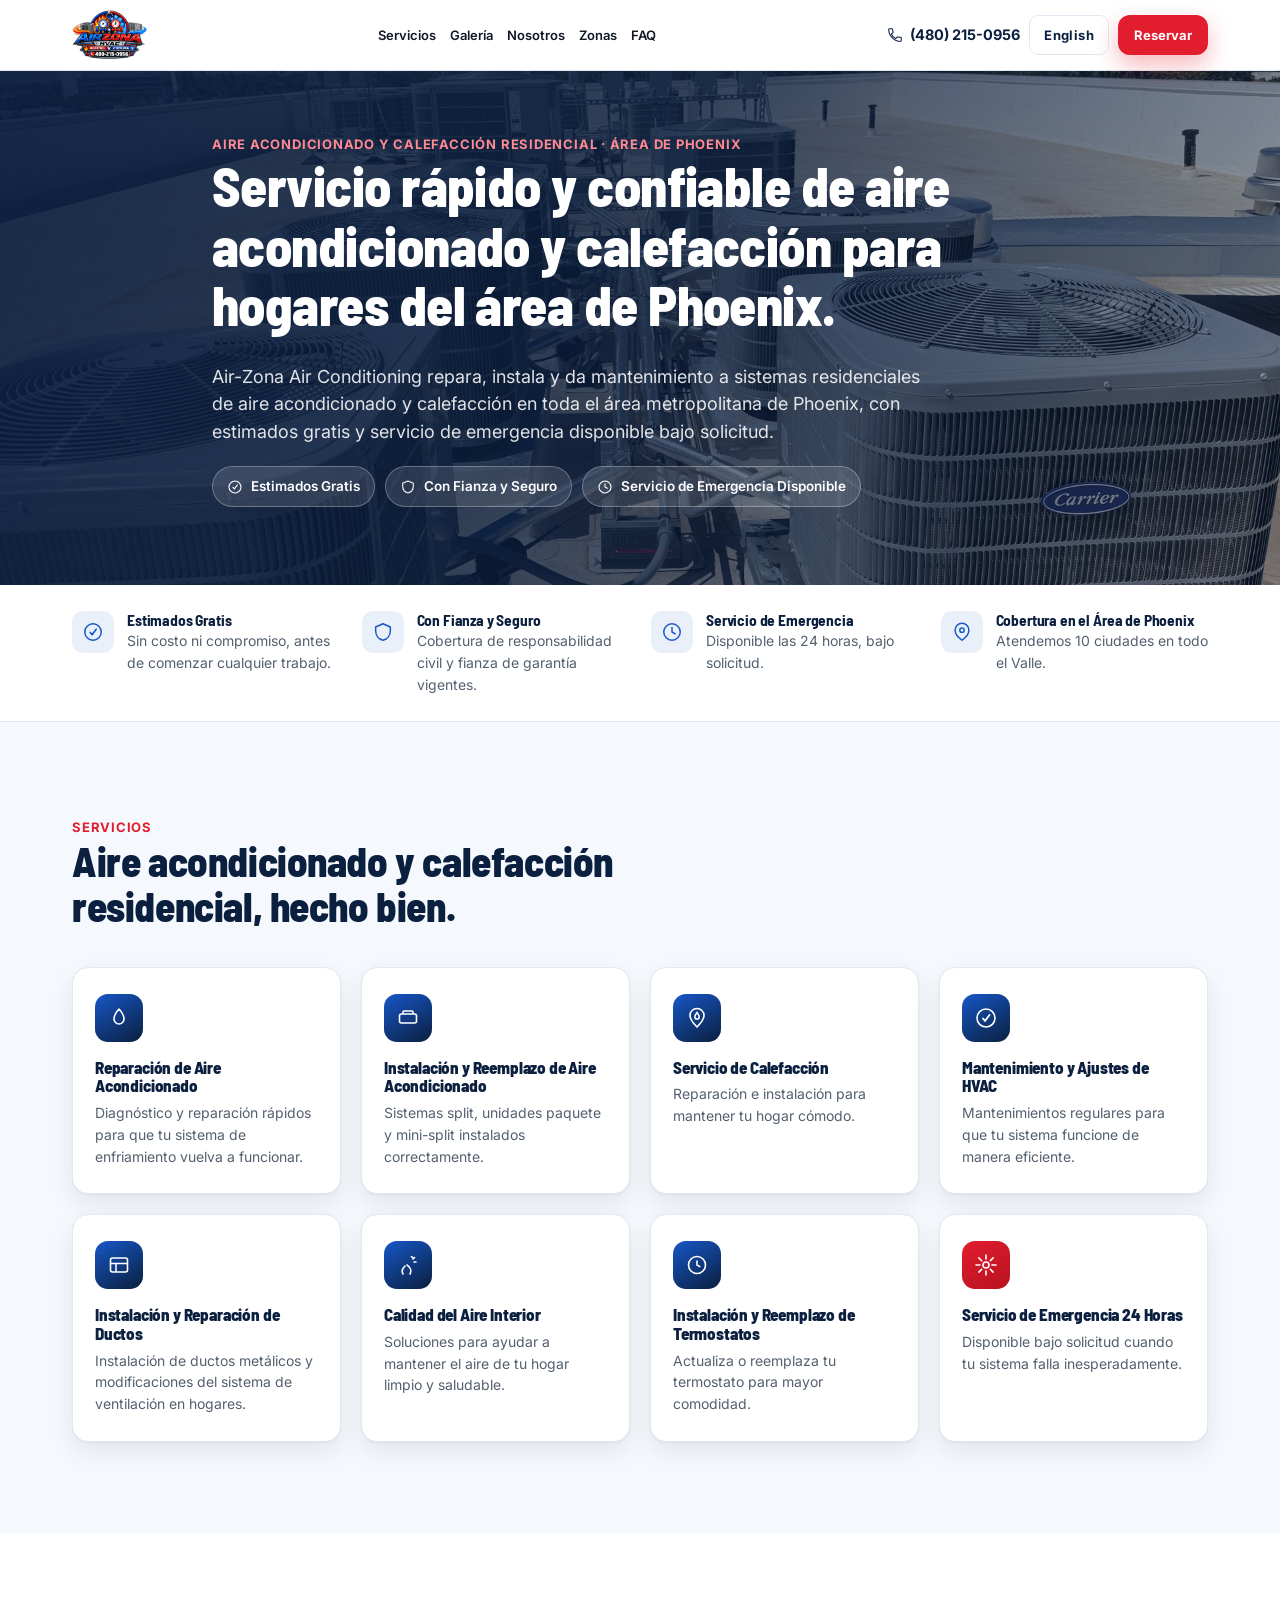
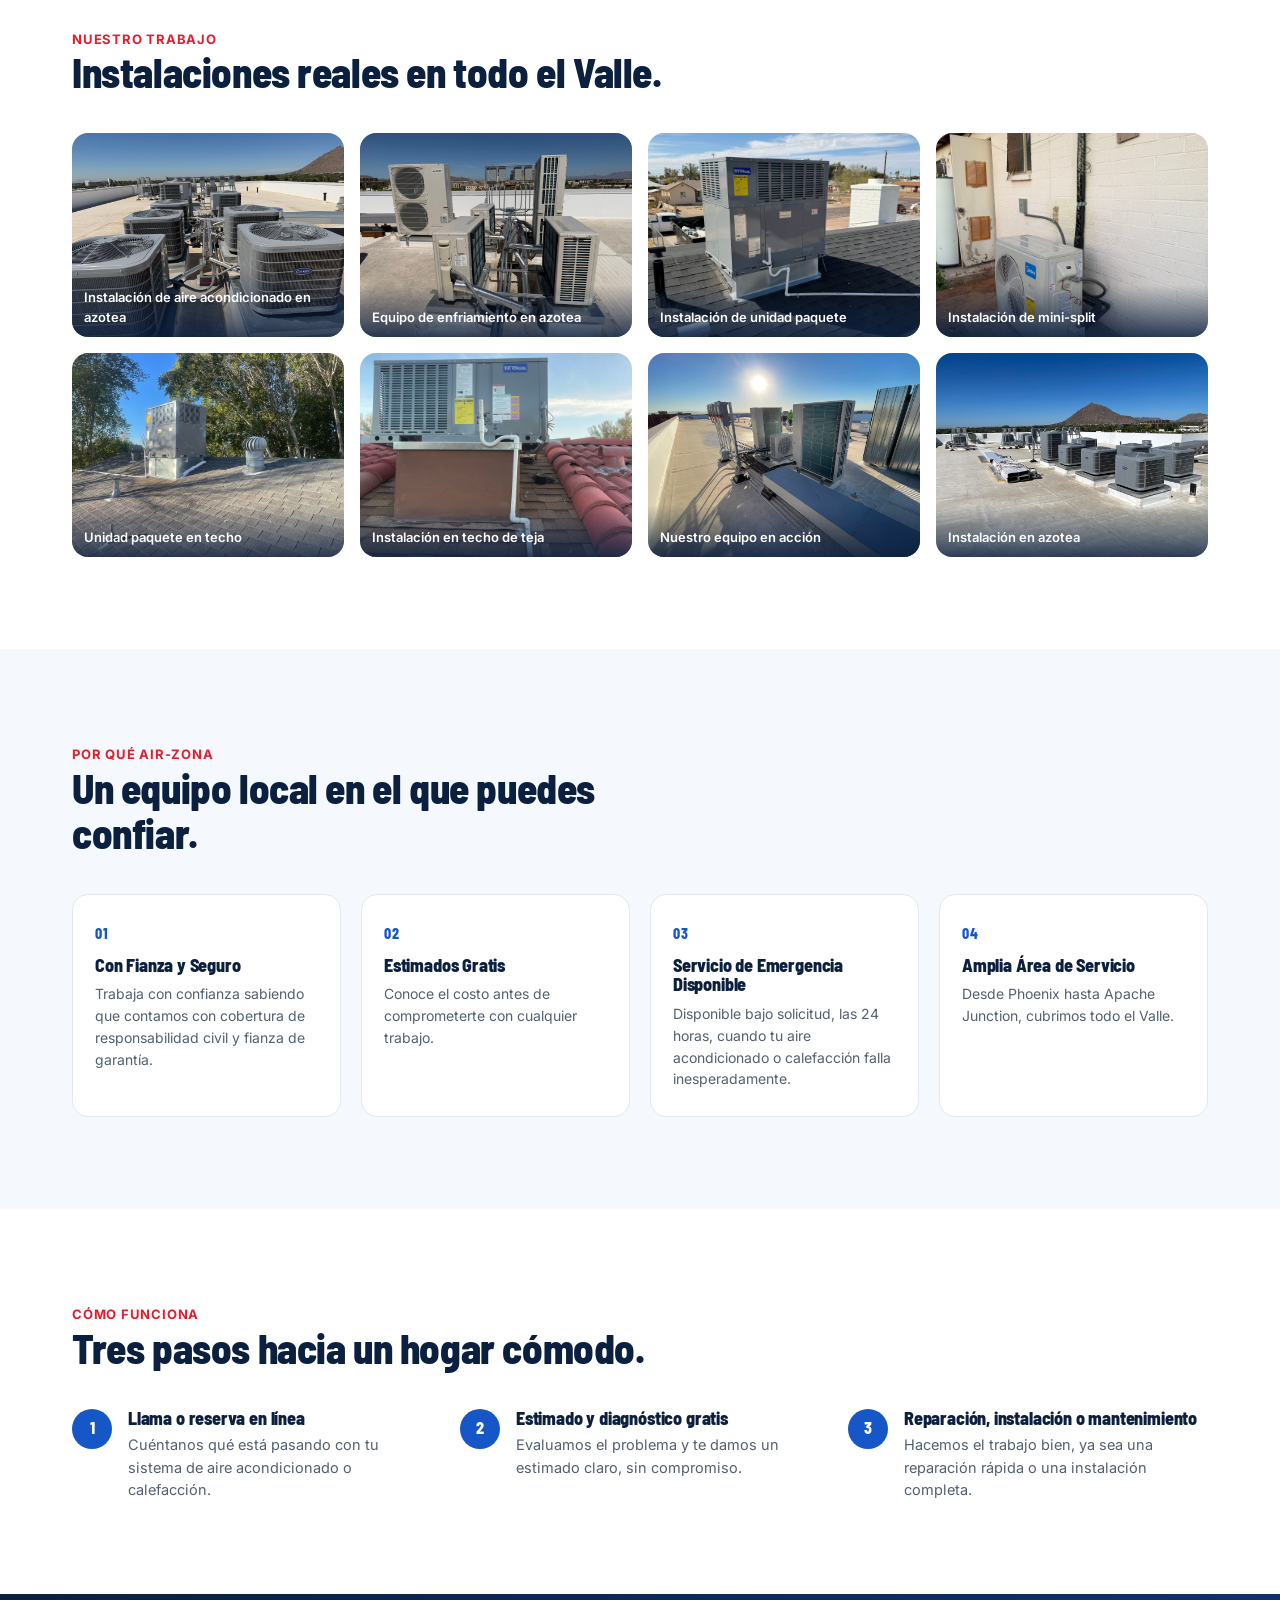
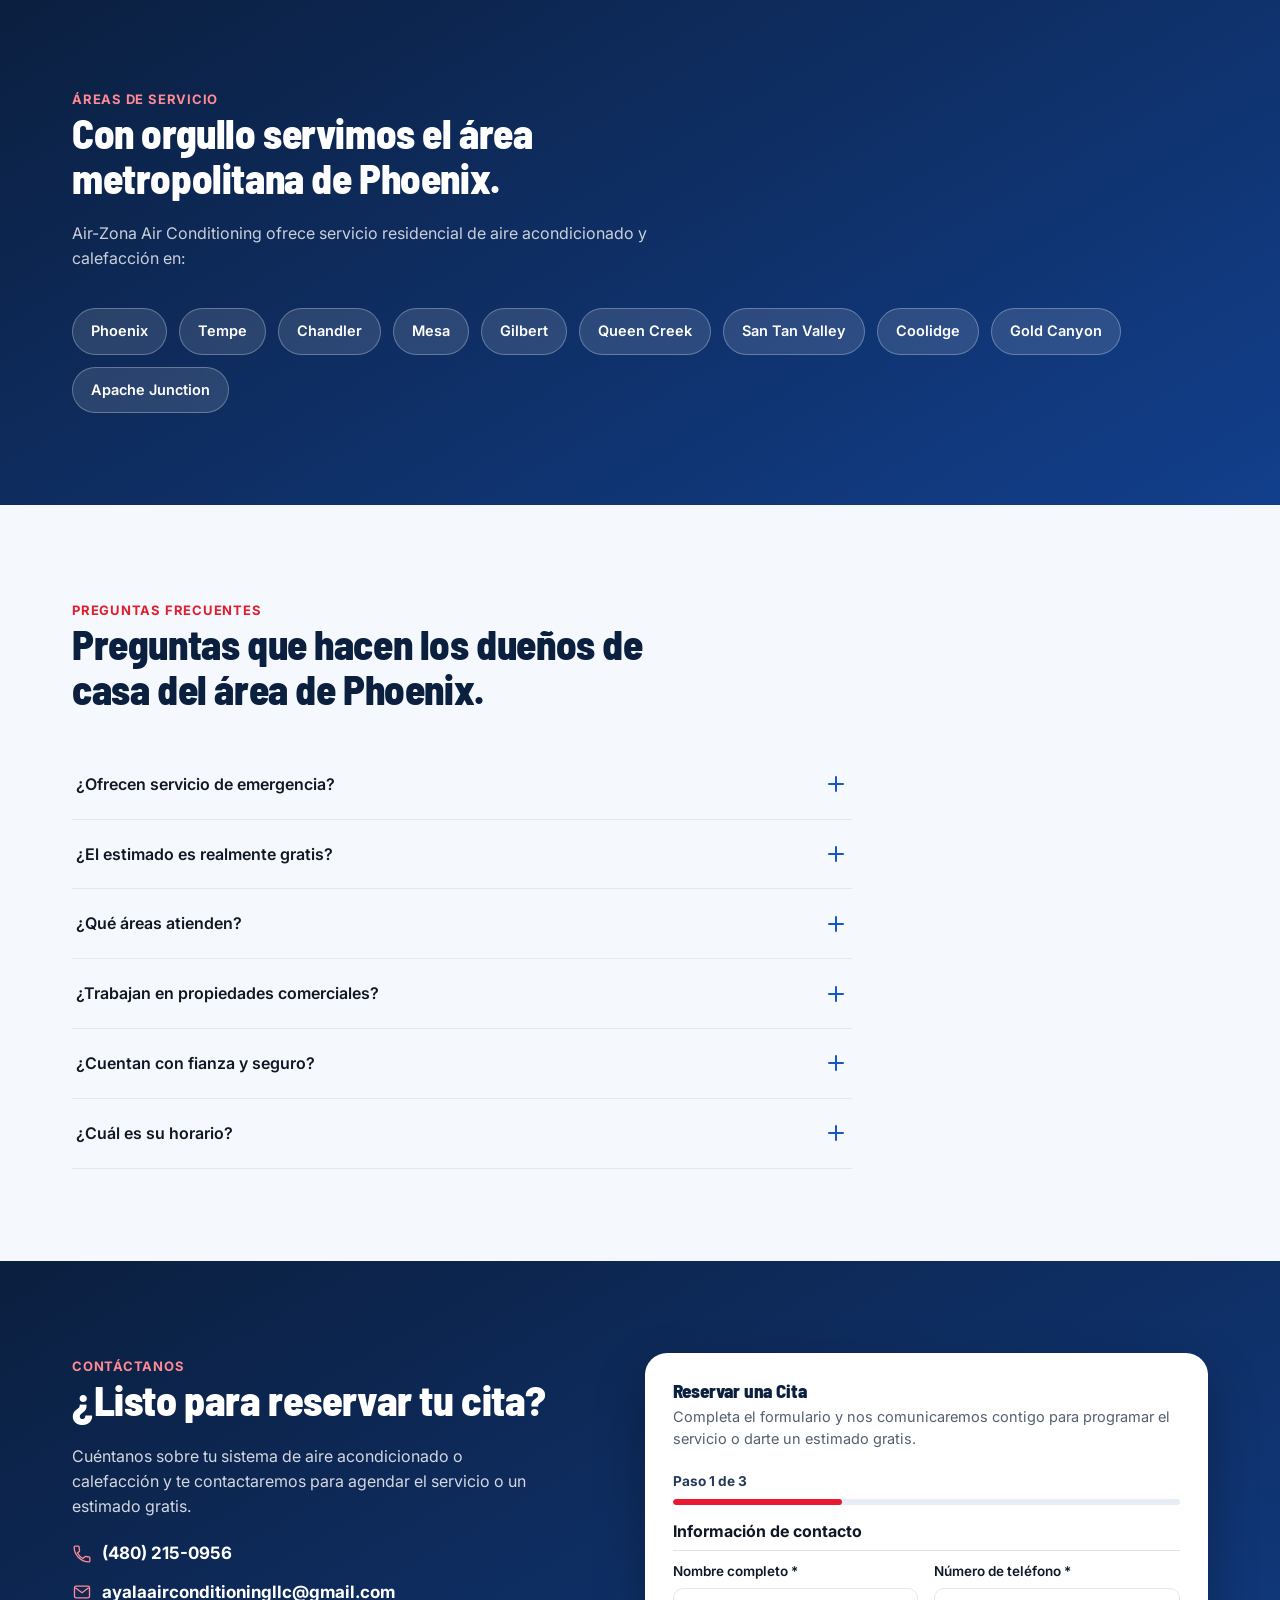
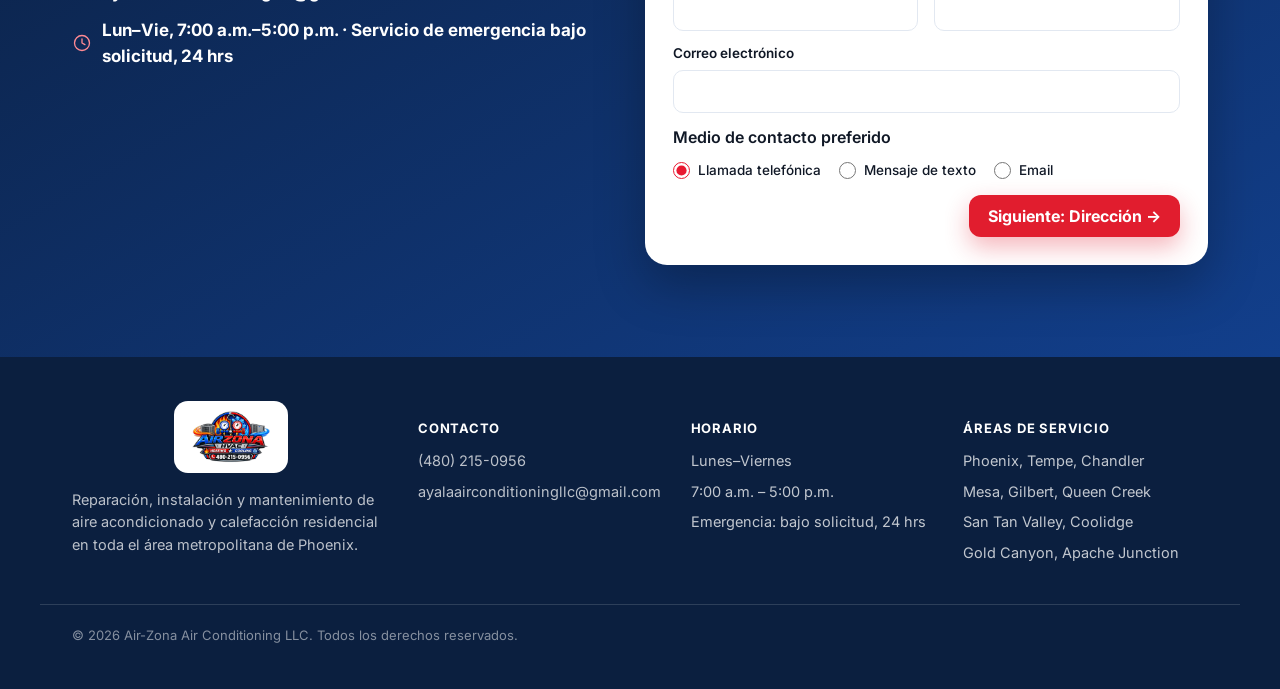
==== commit c64a47ab: "updated index.html" ====
--- a/index-es.html
+++ b/index-es.html
@@ -1,498 +1,1299 @@
-<!DOCTYPE html>
+<!doctype html>
 <html lang="es">
-<head>
-<meta charset="UTF-8">
-<meta name="viewport" content="width=device-width, initial-scale=1">
-<title>Air-Zona Air Conditioning LLC | Aire Acondicionado y Calefacción Residencial en Phoenix, AZ</title>
-<meta name="description" content="Air-Zona Air Conditioning LLC ofrece reparación, instalación, calefacción y mantenimiento residencial de aire acondicionado en Phoenix, Tempe, Chandler, Mesa, Gilbert y el Valle Este. Estimados gratis, con fianza y seguro, servicio de emergencia disponible.">
-<meta name="robots" content="noindex, nofollow">
-<link rel="canonical" href="index-es.html">
-<link rel="alternate" hreflang="en" href="index.html">
-<link rel="alternate" hreflang="es" href="index-es.html">
-<link rel="alternate" hreflang="x-default" href="index.html">
-<meta property="og:type" content="website">
-<meta property="og:locale" content="es_US">
-<meta property="og:locale:alternate" content="en_US">
-<meta property="og:title" content="Air-Zona Air Conditioning LLC | Aire Acondicionado y Calefacción Residencial en Phoenix, AZ">
-<meta property="og:description" content="Air-Zona Air Conditioning LLC ofrece reparación, instalación, calefacción y mantenimiento residencial de aire acondicionado en Phoenix, Tempe, Chandler, Mesa, Gilbert y el Valle Este. Estimados gratis, con fianza y seguro, servicio de emergencia disponible.">
-<link rel="icon" href="favicon.ico">
-<link rel="preconnect" href="https://fonts.googleapis.com">
-<link rel="preconnect" href="https://fonts.gstatic.com" crossorigin>
-<link href="https://fonts.googleapis.com/css2?family=Inter:wght@400;500;600;700&family=Barlow+Semi+Condensed:wght@600;700;800&display=swap" rel="stylesheet">
-<link rel="stylesheet" href="motion.css">
-<link rel="stylesheet" href="style.css">
-<link rel="stylesheet" href="service-request.css">
-<link rel="stylesheet" href="header-refinement.css">
-</head>
-<body>
-<div class="demo-notice">Sitio web de demostración — solo para pruebas</div>
-<a class="skip-link" href="#main">Saltar al contenido</a>
-
-<header class="mk-header">
-  <div class="container header-inner">
-    <a class="brand" href="#top">
-      <img src="assets/logo.png" alt="Air-Zona Air Conditioning LLC">
-    </a>
-    <nav class="nav-links" aria-label="Principal">
-      <a href="#services">Servicios</a>
-      <a href="#gallery">Galería</a>
-      <a href="#why">Nosotros</a>
-      <a href="#areas">Zonas</a>
-      <a href="#faq">FAQ</a>
-    </nav>
-    <div class="header-actions">
-      <a class="header-phone" href="tel:+14802150956">
-        <svg width="16" height="16" viewBox="0 0 24 24" fill="none" aria-hidden="true"><path d="M6.6 10.8c1.4 2.8 3.8 5.1 6.6 6.6l2.2-2.2c.3-.3.7-.4 1.1-.3 1.2.4 2.5.6 3.8.6.6 0 1.1.5 1.1 1.1v3.7c0 .6-.5 1.1-1.1 1.1C10.7 21.4 2.6 13.3 2.6 3.7c0-.6.5-1.1 1.1-1.1h3.7c.6 0 1.1.5 1.1 1.1 0 1.3.2 2.6.6 3.8.1.4 0 .8-.3 1.1L6.6 10.8Z" stroke="currentColor" stroke-width="1.6" stroke-linejoin="round"/></svg>
-        (480) 215-0956
-      </a>
-      <a class="lang-toggle" href="index.html" hreflang="en" lang="en" data-lang-link data-lang-href="index.html">English</a>
-      <details class="mobile-nav" id="mobile-nav">
-        <summary class="nav-toggle" aria-controls="mobile-nav-panel" aria-label="Abrir menú">
-          <svg class="icon-open" viewBox="0 0 24 24" fill="none" aria-hidden="true"><path d="M4 7h16M4 12h16M4 17h16" stroke="currentColor" stroke-width="1.8" stroke-linecap="round"/></svg>
-          <svg class="icon-close" viewBox="0 0 24 24" fill="none" aria-hidden="true"><path d="M5 5l14 14M19 5 5 19" stroke="currentColor" stroke-width="1.8" stroke-linecap="round"/></svg>
-        </summary>
-        <div class="mobile-nav-panel" id="mobile-nav-panel">
-          <nav class="mobile-nav-links" aria-label="Menú móvil">
-            <a href="#services">Servicios</a>
-            <a href="#gallery">Galería</a>
-            <a href="#why">Por Qué Elegirnos</a>
-            <a href="#areas">Áreas de Servicio</a>
-            <a href="#faq">Preguntas Frecuentes</a>
-          </nav>
-          <div class="mobile-nav-actions">
-            <a class="btn btn-outline btn-block" href="tel:+14802150956">
-              <span>Llamar al (480) 215-0956</span>
-            </a>
-            <a class="btn btn-primary btn-block" href="#quote">
-              <span>Reservar una Cita</span>
-            </a>
-          </div>
-          <div class="mobile-lang-row">
-            <a class="lang-toggle" href="index.html" hreflang="en" lang="en" data-lang-link data-lang-href="index.html">English</a>
-          </div>
+  <head>
+    <meta charset="UTF-8" />
+    <meta name="viewport" content="width=device-width, initial-scale=1" />
+    <title>
+      Air-Zona Air Conditioning LLC | Aire Acondicionado y Calefacción
+      Residencial en Phoenix, AZ
+    </title>
+    <meta
+      name="description"
+      content="Air-Zona Air Conditioning LLC ofrece reparación, instalación, calefacción y mantenimiento residencial de aire acondicionado en Phoenix, Tempe, Chandler, Mesa, Gilbert y el Valle Este. Estimados gratis, con fianza y seguro, servicio de emergencia disponible."
+    />
+    <meta name="robots" content="noindex, nofollow" />
+    <link rel="canonical" href="index-es.html" />
+    <link rel="alternate" hreflang="en" href="index.html" />
+    <link rel="alternate" hreflang="es" href="index-es.html" />
+    <link rel="alternate" hreflang="x-default" href="index.html" />
+    <meta property="og:type" content="website" />
+    <meta property="og:locale" content="es_US" />
+    <meta property="og:locale:alternate" content="en_US" />
+    <meta
+      property="og:title"
+      content="Air-Zona Air Conditioning LLC | Aire Acondicionado y Calefacción Residencial en Phoenix, AZ"
+    />
+    <meta
+      property="og:description"
+      content="Air-Zona Air Conditioning LLC ofrece reparación, instalación, calefacción y mantenimiento residencial de aire acondicionado en Phoenix, Tempe, Chandler, Mesa, Gilbert y el Valle Este. Estimados gratis, con fianza y seguro, servicio de emergencia disponible."
+    />
+    <link rel="icon" href="favicon.ico" />
+    <link rel="preconnect" href="https://fonts.googleapis.com" />
+    <link rel="preconnect" href="https://fonts.gstatic.com" crossorigin />
+    <link
+      href="https://fonts.googleapis.com/css2?family=Inter:wght@400;500;600;700&family=Barlow+Semi+Condensed:wght@600;700;800&display=swap"
+      rel="stylesheet"
+    />
+    <link rel="stylesheet" href="motion.css" />
+    <link rel="stylesheet" href="style.css" />
+    <link rel="stylesheet" href="service-request.css" />
+    <link rel="stylesheet" href="header-refinement.css" />
+  </head>
+  <body>
+    <a class="skip-link" href="#main">Saltar al contenido</a>
+
+    <header class="mk-header">
+      <div class="container header-inner">
+        <a class="brand" href="#top">
+          <img src="assets/logo.png" alt="Air-Zona Air Conditioning LLC" />
+        </a>
+        <nav class="nav-links" aria-label="Principal">
+          <a href="#services">Servicios</a>
+          <a href="#gallery">Galería</a>
+          <a href="#why">Nosotros</a>
+          <a href="#areas">Zonas</a>
+          <a href="#faq">FAQ</a>
+        </nav>
+        <div class="header-actions">
+          <a class="header-phone" href="tel:+14802150956">
+            <svg
+              width="16"
+              height="16"
+              viewBox="0 0 24 24"
+              fill="none"
+              aria-hidden="true"
+            >
+              <path
+                d="M6.6 10.8c1.4 2.8 3.8 5.1 6.6 6.6l2.2-2.2c.3-.3.7-.4 1.1-.3 1.2.4 2.5.6 3.8.6.6 0 1.1.5 1.1 1.1v3.7c0 .6-.5 1.1-1.1 1.1C10.7 21.4 2.6 13.3 2.6 3.7c0-.6.5-1.1 1.1-1.1h3.7c.6 0 1.1.5 1.1 1.1 0 1.3.2 2.6.6 3.8.1.4 0 .8-.3 1.1L6.6 10.8Z"
+                stroke="currentColor"
+                stroke-width="1.6"
+                stroke-linejoin="round"
+              />
+            </svg>
+            (480) 215-0956
+          </a>
+          <a
+            class="lang-toggle"
+            href="index.html"
+            hreflang="en"
+            lang="en"
+            data-lang-link
+            data-lang-href="index.html"
+            >English</a
+          >
+          <details class="mobile-nav" id="mobile-nav">
+            <summary
+              class="nav-toggle"
+              aria-controls="mobile-nav-panel"
+              aria-label="Abrir menú"
+            >
+              <svg
+                class="icon-open"
+                viewBox="0 0 24 24"
+                fill="none"
+                aria-hidden="true"
+              >
+                <path
+                  d="M4 7h16M4 12h16M4 17h16"
+                  stroke="currentColor"
+                  stroke-width="1.8"
+                  stroke-linecap="round"
+                />
+              </svg>
+              <svg
+                class="icon-close"
+                viewBox="0 0 24 24"
+                fill="none"
+                aria-hidden="true"
+              >
+                <path
+                  d="M5 5l14 14M19 5 5 19"
+                  stroke="currentColor"
+                  stroke-width="1.8"
+                  stroke-linecap="round"
+                />
+              </svg>
+            </summary>
+            <div class="mobile-nav-panel" id="mobile-nav-panel">
+              <nav class="mobile-nav-links" aria-label="Menú móvil">
+                <a href="#services">Servicios</a>
+                <a href="#gallery">Galería</a>
+                <a href="#why">Por Qué Elegirnos</a>
+                <a href="#areas">Áreas de Servicio</a>
+                <a href="#faq">Preguntas Frecuentes</a>
+              </nav>
+              <div class="mobile-nav-actions">
+                <a class="btn btn-outline btn-block" href="tel:+14802150956">
+                  <span>Llamar al (480) 215-0956</span>
+                </a>
+                <a class="btn btn-primary btn-block" href="#quote">
+                  <span>Reservar una Cita</span>
+                </a>
+              </div>
+              <div class="mobile-lang-row">
+                <a
+                  class="lang-toggle"
+                  href="index.html"
+                  hreflang="en"
+                  lang="en"
+                  data-lang-link
+                  data-lang-href="index.html"
+                  >English</a
+                >
+              </div>
+            </div>
+          </details>
+          <a
+            class="btn btn-primary az-header-book"
+            href="#quote"
+            aria-label="Reservar una cita"
+          >
+            <span>Reservar</span>
+          </a>
         </div>
-      </details>
-      <a class="btn btn-primary az-header-book" href="#quote" aria-label="Reservar una cita">
-        <span>Reservar</span>
-      </a>
+      </div>
+    </header>
+
+    <main id="main">
+      <section class="hero" id="top">
+        <div class="container hero-inner mk-reveal">
+          <span class="eyebrow"
+            >Aire Acondicionado y Calefacción Residencial · Área de
+            Phoenix</span
+          >
+          <h1>
+            Servicio rápido y confiable de aire acondicionado y calefacción para
+            hogares del área de Phoenix.
+          </h1>
+          <p class="hero-lede">
+            Air-Zona Air Conditioning repara, instala y da mantenimiento a
+            sistemas residenciales de aire acondicionado y calefacción en toda
+            el área metropolitana de Phoenix, con estimados gratis y servicio de
+            emergencia disponible bajo solicitud.
+          </p>
+          <div class="hero-badges">
+            <span class="badge">
+              <svg viewBox="0 0 24 24" fill="none">
+                <path
+                  d="M9 12.5 11 15l4.5-6"
+                  stroke="currentColor"
+                  stroke-width="1.8"
+                  stroke-linecap="round"
+                  stroke-linejoin="round"
+                />
+                <circle
+                  cx="12"
+                  cy="12"
+                  r="9"
+                  stroke="currentColor"
+                  stroke-width="1.6"
+                />
+              </svg>
+              <span>Estimados Gratis</span>
+            </span>
+            <span class="badge">
+              <svg viewBox="0 0 24 24" fill="none">
+                <path
+                  d="M12 3 4 6.5V11c0 5 3.4 8.9 8 10 4.6-1.1 8-5 8-10V6.5L12 3Z"
+                  stroke="currentColor"
+                  stroke-width="1.6"
+                  stroke-linejoin="round"
+                />
+              </svg>
+              <span>Con Fianza y Seguro</span>
+            </span>
+            <span class="badge">
+              <svg viewBox="0 0 24 24" fill="none">
+                <path
+                  d="M12 7v5l3.5 2M21 12a9 9 0 1 1-18 0 9 9 0 0 1 18 0Z"
+                  stroke="currentColor"
+                  stroke-width="1.6"
+                  stroke-linecap="round"
+                  stroke-linejoin="round"
+                />
+              </svg>
+              <span>Servicio de Emergencia Disponible</span>
+            </span>
+          </div>
+          <!-- <div class="hero-ctas">
+            <a class="btn btn-primary" href="#quote"
+              ><span>Reservar una Cita</span></a
+            >
+            <a class="btn btn-outline-light" href="tel:+14802150956"
+              ><span>Llamar al (480) 215-0956</span></a
+            >
+          </div> -->
+        </div>
+      </section>
+
+      <div class="facts-bar">
+        <div class="container facts-grid mk-stagger">
+          <div class="fact-item">
+            <span class="fact-icon"
+              ><svg viewBox="0 0 24 24" fill="none">
+                <path
+                  d="M9 12.5 11 15l4.5-6"
+                  stroke="currentColor"
+                  stroke-width="1.8"
+                  stroke-linecap="round"
+                  stroke-linejoin="round"
+                />
+                <circle
+                  cx="12"
+                  cy="12"
+                  r="9"
+                  stroke="currentColor"
+                  stroke-width="1.6"
+                /></svg
+            ></span>
+            <div>
+              <h3>Estimados Gratis</h3>
+              <p>
+                Sin costo ni compromiso, antes de comenzar cualquier trabajo.
+              </p>
+            </div>
+          </div>
+          <div class="fact-item">
+            <span class="fact-icon"
+              ><svg viewBox="0 0 24 24" fill="none">
+                <path
+                  d="M12 3 4 6.5V11c0 5 3.4 8.9 8 10 4.6-1.1 8-5 8-10V6.5L12 3Z"
+                  stroke="currentColor"
+                  stroke-width="1.6"
+                  stroke-linejoin="round"
+                /></svg
+            ></span>
+            <div>
+              <h3>Con Fianza y Seguro</h3>
+              <p>
+                Cobertura de responsabilidad civil y fianza de garantía
+                vigentes.
+              </p>
+            </div>
+          </div>
+          <div class="fact-item">
+            <span class="fact-icon"
+              ><svg viewBox="0 0 24 24" fill="none">
+                <path
+                  d="M12 7v5l3.5 2M21 12a9 9 0 1 1-18 0 9 9 0 0 1 18 0Z"
+                  stroke="currentColor"
+                  stroke-width="1.6"
+                  stroke-linecap="round"
+                  stroke-linejoin="round"
+                /></svg
+            ></span>
+            <div>
+              <h3>Servicio de Emergencia</h3>
+              <p>Disponible las 24 horas, bajo solicitud.</p>
+            </div>
+          </div>
+          <div class="fact-item">
+            <span class="fact-icon"
+              ><svg viewBox="0 0 24 24" fill="none">
+                <path
+                  d="M12 21s-7.5-5.6-7.5-11A7.5 7.5 0 0 1 12 2.5 7.5 7.5 0 0 1 19.5 10c0 5.4-7.5 11-7.5 11Z"
+                  stroke="currentColor"
+                  stroke-width="1.6"
+                  stroke-linejoin="round"
+                />
+                <circle
+                  cx="12"
+                  cy="10"
+                  r="2.4"
+                  stroke="currentColor"
+                  stroke-width="1.6"
+                /></svg
+            ></span>
+            <div>
+              <h3>Cobertura en el Área de Phoenix</h3>
+              <p>Atendemos 10 ciudades en todo el Valle.</p>
+            </div>
+          </div>
+        </div>
+      </div>
+
+      <section id="services">
+        <div class="container">
+          <div class="section-head mk-reveal">
+            <span class="eyebrow">Servicios</span>
+            <h2>Aire acondicionado y calefacción residencial, hecho bien.</h2>
+          </div>
+          <div class="services-grid mk-stagger">
+            <div class="service-card mk-lift">
+              <span class="service-icon"
+                ><svg viewBox="0 0 24 24" fill="none">
+                  <path
+                    d="M12 3s5 5.5 5 10a5 5 0 1 1-10 0c0-4.5 5-10 5-10Z"
+                    stroke="currentColor"
+                    stroke-width="1.6"
+                    stroke-linejoin="round"
+                  /></svg
+              ></span>
+              <h3>Reparación de Aire Acondicionado</h3>
+              <p>
+                Diagnóstico y reparación rápidos para que tu sistema de
+                enfriamiento vuelva a funcionar.
+              </p>
+            </div>
+            <div class="service-card mk-lift">
+              <span class="service-icon"
+                ><svg viewBox="0 0 24 24" fill="none">
+                  <rect
+                    x="3.5"
+                    y="8"
+                    width="17"
+                    height="9"
+                    rx="2"
+                    stroke="currentColor"
+                    stroke-width="1.6"
+                  />
+                  <path
+                    d="M7 8V6a1 1 0 0 1 1-1h8a1 1 0 0 1 1 1v2"
+                    stroke="currentColor"
+                    stroke-width="1.6"
+                  /></svg
+              ></span>
+              <h3>Instalación y Reemplazo de Aire Acondicionado</h3>
+              <p>
+                Sistemas split, unidades paquete y mini-split instalados
+                correctamente.
+              </p>
+            </div>
+            <div class="service-card mk-lift">
+              <span class="service-icon"
+                ><svg viewBox="0 0 24 24" fill="none">
+                  <path
+                    d="M12 21c4-4 7-7.4 7-11.5A7 7 0 0 0 5 9.5C5 13.6 8 17 12 21Z"
+                    stroke="currentColor"
+                    stroke-width="1.6"
+                    stroke-linejoin="round"
+                  />
+                  <path
+                    d="M12 6.5c1.2 1.6 2.2 3 2.2 4.4a2.2 2.2 0 1 1-4.4 0c0-1.4 1-2.8 2.2-4.4Z"
+                    stroke="currentColor"
+                    stroke-width="1.5"
+                  /></svg
+              ></span>
+              <h3>Servicio de Calefacción</h3>
+              <p>Reparación e instalación para mantener tu hogar cómodo.</p>
+            </div>
+            <div class="service-card mk-lift">
+              <span class="service-icon"
+                ><svg viewBox="0 0 24 24" fill="none">
+                  <path
+                    d="M9 12.5 11 15l4.5-6"
+                    stroke="currentColor"
+                    stroke-width="1.8"
+                    stroke-linecap="round"
+                    stroke-linejoin="round"
+                  />
+                  <circle
+                    cx="12"
+                    cy="12"
+                    r="9"
+                    stroke="currentColor"
+                    stroke-width="1.6"
+                  /></svg
+              ></span>
+              <h3>Mantenimiento y Ajustes de HVAC</h3>
+              <p>
+                Mantenimientos regulares para que tu sistema funcione de manera
+                eficiente.
+              </p>
+            </div>
+            <div class="service-card mk-lift">
+              <span class="service-icon"
+                ><svg viewBox="0 0 24 24" fill="none">
+                  <rect
+                    x="3.5"
+                    y="5"
+                    width="17"
+                    height="14"
+                    rx="2"
+                    stroke="currentColor"
+                    stroke-width="1.6"
+                  />
+                  <path
+                    d="M3.5 10.5h17M9 10.5V19"
+                    stroke="currentColor"
+                    stroke-width="1.5"
+                  /></svg
+              ></span>
+              <h3>Instalación y Reparación de Ductos</h3>
+              <p>
+                Instalación de ductos metálicos y modificaciones del sistema de
+                ventilación en hogares.
+              </p>
+            </div>
+            <div class="service-card mk-lift">
+              <span class="service-icon"
+                ><svg viewBox="0 0 24 24" fill="none">
+                  <path
+                    d="M7 21c-2-3 0-6 2-8M14 21c2-3.5 0-7-3-9M17 6l1.5-1.5M18 9h2M15.5 3.5 17 5"
+                    stroke="currentColor"
+                    stroke-width="1.6"
+                    stroke-linecap="round"
+                    stroke-linejoin="round"
+                  /></svg
+              ></span>
+              <h3>Calidad del Aire Interior</h3>
+              <p>
+                Soluciones para ayudar a mantener el aire de tu hogar limpio y
+                saludable.
+              </p>
+            </div>
+            <div class="service-card mk-lift">
+              <span class="service-icon"
+                ><svg viewBox="0 0 24 24" fill="none">
+                  <circle
+                    cx="12"
+                    cy="12"
+                    r="8.5"
+                    stroke="currentColor"
+                    stroke-width="1.6"
+                  />
+                  <path
+                    d="M12 8v4l2.8 1.6"
+                    stroke="currentColor"
+                    stroke-width="1.6"
+                    stroke-linecap="round"
+                  /></svg
+              ></span>
+              <h3>Instalación y Reemplazo de Termostatos</h3>
+              <p>Actualiza o reemplaza tu termostato para mayor comodidad.</p>
+            </div>
+            <div class="service-card mk-lift">
+              <span class="service-icon is-emergency"
+                ><svg viewBox="0 0 24 24" fill="none">
+                  <path
+                    d="M12 2v4M12 18v4M4.9 4.9l2.8 2.8M16.3 16.3l2.8 2.8M2 12h4M18 12h4M4.9 19.1l2.8-2.8M16.3 7.7l2.8-2.8"
+                    stroke="currentColor"
+                    stroke-width="1.6"
+                    stroke-linecap="round"
+                  />
+                  <circle
+                    cx="12"
+                    cy="12"
+                    r="3"
+                    stroke="currentColor"
+                    stroke-width="1.6"
+                  /></svg
+              ></span>
+              <h3>Servicio de Emergencia 24 Horas</h3>
+              <p>
+                Disponible bajo solicitud cuando tu sistema falla
+                inesperadamente.
+              </p>
+            </div>
+          </div>
+        </div>
+      </section>
+
+      <section class="gallery" id="gallery">
+        <div class="container">
+          <div class="section-head mk-reveal">
+            <span class="eyebrow">Nuestro Trabajo</span>
+            <h2>Instalaciones reales en todo el Valle.</h2>
+          </div>
+          <div class="gallery-grid mk-stagger">
+            <button
+              type="button"
+              class="gallery-item mk-lift"
+              data-lightbox-trigger
+            >
+              <img
+                src="assets/commercial-rooftop-carrier-condensers.jpg"
+                alt="Instalación de condensadores de aire acondicionado en azotea"
+                loading="lazy"
+              /><span class="gallery-caption"
+                >Instalación de aire acondicionado en azotea</span
+              >
+            </button>
+            <button
+              type="button"
+              class="gallery-item mk-lift"
+              data-lightbox-trigger
+            >
+              <img
+                src="assets/commercial-rooftop-mitsubishi-condensers.jpg"
+                alt="Instalación de equipo de enfriamiento en azotea"
+                loading="lazy"
+              /><span class="gallery-caption"
+                >Equipo de enfriamiento en azotea</span
+              >
+            </button>
+            <button
+              type="button"
+              class="gallery-item mk-lift"
+              data-lightbox-trigger
+            >
+              <img
+                src="assets/residential-rooftop-package-unit-shingle.jpg"
+                alt="Instalación de unidad paquete residencial"
+                loading="lazy"
+              /><span class="gallery-caption"
+                >Instalación de unidad paquete</span
+              >
+            </button>
+            <button
+              type="button"
+              class="gallery-item mk-lift"
+              data-lightbox-trigger
+            >
+              <img
+                src="assets/residential-minisplit-wall-unit.jpg"
+                alt="Instalación de condensador mini-split"
+                loading="lazy"
+              /><span class="gallery-caption">Instalación de mini-split</span>
+            </button>
+            <button
+              type="button"
+              class="gallery-item mk-lift"
+              data-lightbox-trigger
+            >
+              <img
+                src="assets/residential-rooftop-package-unit-trees.jpg"
+                alt="Unidad paquete en azotea"
+                loading="lazy"
+              /><span class="gallery-caption">Unidad paquete en techo</span>
+            </button>
+            <button
+              type="button"
+              class="gallery-item mk-lift"
+              data-lightbox-trigger
+            >
+              <img
+                src="assets/residential-tile-roof-package-unit.jpg"
+                alt="Instalación de aire acondicionado en techo de teja"
+                loading="lazy"
+              /><span class="gallery-caption"
+                >Instalación en techo de teja</span
+              >
+            </button>
+            <button
+              type="button"
+              class="gallery-item mk-lift"
+              data-lightbox-trigger
+            >
+              <img
+                src="assets/commercial-rooftop-install-technician.jpg"
+                alt="Técnico de Air-Zona en una instalación en azotea"
+                loading="lazy"
+              /><span class="gallery-caption">Nuestro equipo en acción</span>
+            </button>
+            <button
+              type="button"
+              class="gallery-item mk-lift"
+              data-lightbox-trigger
+            >
+              <img
+                src="assets/commercial-rooftop-mountain-view.jpg"
+                alt="Instalación de aire acondicionado en azotea con vista a la montaña"
+                loading="lazy"
+              /><span class="gallery-caption">Instalación en azotea</span>
+            </button>
+          </div>
+        </div>
+      </section>
+
+      <section class="why" id="why">
+        <div class="container">
+          <div class="section-head mk-reveal">
+            <span class="eyebrow">Por Qué Air-Zona</span>
+            <h2>Un equipo local en el que puedes confiar.</h2>
+          </div>
+          <div class="why-grid mk-stagger">
+            <div class="why-card mk-lift">
+              <span class="num">01</span>
+              <h3>Con Fianza y Seguro</h3>
+              <p>
+                Trabaja con confianza sabiendo que contamos con cobertura de
+                responsabilidad civil y fianza de garantía.
+              </p>
+            </div>
+            <div class="why-card mk-lift">
+              <span class="num">02</span>
+              <h3>Estimados Gratis</h3>
+              <p>
+                Conoce el costo antes de comprometerte con cualquier trabajo.
+              </p>
+            </div>
+            <div class="why-card mk-lift">
+              <span class="num">03</span>
+              <h3>Servicio de Emergencia Disponible</h3>
+              <p>
+                Disponible bajo solicitud, las 24 horas, cuando tu aire
+                acondicionado o calefacción falla inesperadamente.
+              </p>
+            </div>
+            <div class="why-card mk-lift">
+              <span class="num">04</span>
+              <h3>Amplia Área de Servicio</h3>
+              <p>
+                Desde Phoenix hasta Apache Junction, cubrimos todo el Valle.
+              </p>
+            </div>
+          </div>
+        </div>
+      </section>
+
+      <section class="process" id="how-it-works">
+        <div class="container">
+          <div class="section-head mk-reveal">
+            <span class="eyebrow">Cómo Funciona</span>
+            <h2>Tres pasos hacia un hogar cómodo.</h2>
+          </div>
+          <div class="process-grid mk-stagger">
+            <div class="process-step">
+              <span class="step-num">1</span>
+              <h3>Llama o reserva en línea</h3>
+              <p>
+                Cuéntanos qué está pasando con tu sistema de aire acondicionado
+                o calefacción.
+              </p>
+            </div>
+            <div class="process-step">
+              <span class="step-num">2</span>
+              <h3>Estimado y diagnóstico gratis</h3>
+              <p>
+                Evaluamos el problema y te damos un estimado claro, sin
+                compromiso.
+              </p>
+            </div>
+            <div class="process-step">
+              <span class="step-num">3</span>
+              <h3>Reparación, instalación o mantenimiento</h3>
+              <p>
+                Hacemos el trabajo bien, ya sea una reparación rápida o una
+                instalación completa.
+              </p>
+            </div>
+          </div>
+        </div>
+      </section>
+
+      <section class="areas" id="areas">
+        <div class="container">
+          <div class="section-head mk-reveal">
+            <span class="eyebrow eyebrow-on-dark">Áreas de Servicio</span>
+            <h2>Con orgullo servimos el área metropolitana de Phoenix.</h2>
+            <p>
+              Air-Zona Air Conditioning ofrece servicio residencial de aire
+              acondicionado y calefacción en:
+            </p>
+          </div>
+          <div class="areas-list mk-stagger">
+            <span class="area-chip">Phoenix</span>
+            <span class="area-chip">Tempe</span>
+            <span class="area-chip">Chandler</span>
+            <span class="area-chip">Mesa</span>
+            <span class="area-chip">Gilbert</span>
+            <span class="area-chip">Queen Creek</span>
+            <span class="area-chip">San Tan Valley</span>
+            <span class="area-chip">Coolidge</span>
+            <span class="area-chip">Gold Canyon</span>
+            <span class="area-chip">Apache Junction</span>
+          </div>
+        </div>
+      </section>
+
+      <section class="faq" id="faq">
+        <div class="container">
+          <div class="section-head mk-reveal">
+            <span class="eyebrow">Preguntas Frecuentes</span>
+            <h2>Preguntas que hacen los dueños de casa del área de Phoenix.</h2>
+          </div>
+          <div class="faq-list mk-reveal">
+            <details class="faq-item">
+              <summary>
+                <span>¿Ofrecen servicio de emergencia?</span
+                ><span class="icon"
+                  ><svg viewBox="0 0 24 24" fill="none">
+                    <path
+                      d="M12 5v14M5 12h14"
+                      stroke="currentColor"
+                      stroke-width="2"
+                      stroke-linecap="round"
+                    /></svg
+                ></span>
+              </summary>
+              <p>
+                Sí, el servicio de emergencia está disponible bajo solicitud,
+                las 24 horas del día.
+              </p>
+            </details>
+            <details class="faq-item">
+              <summary>
+                <span>¿El estimado es realmente gratis?</span
+                ><span class="icon"
+                  ><svg viewBox="0 0 24 24" fill="none">
+                    <path
+                      d="M12 5v14M5 12h14"
+                      stroke="currentColor"
+                      stroke-width="2"
+                      stroke-linecap="round"
+                    /></svg
+                ></span>
+              </summary>
+              <p>
+                Sí. No hay costo ni obligación de obtener un estimado para tu
+                hogar.
+              </p>
+            </details>
+            <details class="faq-item">
+              <summary>
+                <span>¿Qué áreas atienden?</span
+                ><span class="icon"
+                  ><svg viewBox="0 0 24 24" fill="none">
+                    <path
+                      d="M12 5v14M5 12h14"
+                      stroke="currentColor"
+                      stroke-width="2"
+                      stroke-linecap="round"
+                    /></svg
+                ></span>
+              </summary>
+              <p>
+                Atendemos Phoenix, Tempe, Chandler, Mesa, Gilbert, Queen Creek,
+                San Tan Valley, Coolidge, Gold Canyon y Apache Junction.
+              </p>
+            </details>
+            <details class="faq-item">
+              <summary>
+                <span>¿Trabajan en propiedades comerciales?</span
+                ><span class="icon"
+                  ><svg viewBox="0 0 24 24" fill="none">
+                    <path
+                      d="M12 5v14M5 12h14"
+                      stroke="currentColor"
+                      stroke-width="2"
+                      stroke-linecap="round"
+                    /></svg
+                ></span>
+              </summary>
+              <p>
+                Actualmente nos enfocamos en sistemas residenciales de aire
+                acondicionado y calefacción.
+              </p>
+            </details>
+            <details class="faq-item">
+              <summary>
+                <span>¿Cuentan con fianza y seguro?</span
+                ><span class="icon"
+                  ><svg viewBox="0 0 24 24" fill="none">
+                    <path
+                      d="M12 5v14M5 12h14"
+                      stroke="currentColor"
+                      stroke-width="2"
+                      stroke-linecap="round"
+                    /></svg
+                ></span>
+              </summary>
+              <p>
+                Sí, contamos con seguro de responsabilidad civil y una fianza de
+                garantía.
+              </p>
+            </details>
+            <details class="faq-item">
+              <summary>
+                <span>¿Cuál es su horario?</span
+                ><span class="icon"
+                  ><svg viewBox="0 0 24 24" fill="none">
+                    <path
+                      d="M12 5v14M5 12h14"
+                      stroke="currentColor"
+                      stroke-width="2"
+                      stroke-linecap="round"
+                    /></svg
+                ></span>
+              </summary>
+              <p>
+                Lunes a viernes, de 7:00 a.m. a 5:00 p.m., con servicio de
+                emergencia disponible bajo solicitud, las 24 horas.
+              </p>
+            </details>
+          </div>
+        </div>
+      </section>
+
+      <section class="closing" id="quote">
+        <div class="container closing-grid">
+          <div class="closing-copy mk-reveal">
+            <span class="eyebrow eyebrow-on-dark">Contáctanos</span>
+            <h2>¿Listo para reservar tu cita?</h2>
+            <p>
+              Cuéntanos sobre tu sistema de aire acondicionado o calefacción y
+              te contactaremos para agendar el servicio o un estimado gratis.
+            </p>
+            <div class="closing-contact">
+              <a href="tel:+14802150956">
+                <svg viewBox="0 0 24 24" fill="none">
+                  <path
+                    d="M6.6 10.8c1.4 2.8 3.8 5.1 6.6 6.6l2.2-2.2c.3-.3.7-.4 1.1-.3 1.2.4 2.5.6 3.8.6.6 0 1.1.5 1.1 1.1v3.7c0 .6-.5 1.1-1.1 1.1C10.7 21.4 2.6 13.3 2.6 3.7c0-.6.5-1.1 1.1-1.1h3.7c.6 0 1.1.5 1.1 1.1 0 1.3.2 2.6.6 3.8.1.4 0 .8-.3 1.1L6.6 10.8Z"
+                    stroke="currentColor"
+                    stroke-width="1.6"
+                    stroke-linejoin="round"
+                  />
+                </svg>
+                (480) 215-0956
+              </a>
+              <a href="mailto:ayalaairconditioningllc@gmail.com">
+                <svg viewBox="0 0 24 24" fill="none">
+                  <rect
+                    x="3"
+                    y="5"
+                    width="18"
+                    height="14"
+                    rx="2"
+                    stroke="currentColor"
+                    stroke-width="1.6"
+                  />
+                  <path
+                    d="m4 7 8 6 8-6"
+                    stroke="currentColor"
+                    stroke-width="1.6"
+                    stroke-linejoin="round"
+                  />
+                </svg>
+                ayalaairconditioningllc@gmail.com
+              </a>
+              <span>
+                <svg viewBox="0 0 24 24" fill="none" aria-hidden="true">
+                  <path
+                    d="M12 7v5l3.5 2M21 12a9 9 0 1 1-18 0 9 9 0 0 1 18 0Z"
+                    stroke="currentColor"
+                    stroke-width="1.6"
+                    stroke-linecap="round"
+                    stroke-linejoin="round"
+                  />
+                </svg>
+                <span
+                  >Lun–Vie, 7:00 a.m.–5:00 p.m. · Servicio de emergencia bajo
+                  solicitud, 24 hrs</span
+                >
+              </span>
+            </div>
+          </div>
+          <div class="quote-card mk-reveal">
+            <h3>Reservar una Cita</h3>
+            <p>
+              Completa el formulario y nos comunicaremos contigo para programar
+              el servicio o darte un estimado gratis.
+            </p>
+            <form
+              id="airzona-contact-form"
+              novalidate
+              action="https://api.web3forms.com/submit"
+              method="POST"
+            >
+              <input
+                type="hidden"
+                name="access_key"
+                value="d2b60d08-87a3-4c4a-ab81-ee1c70e3710a"
+              />
+              <input
+                type="hidden"
+                name="subject"
+                value="Nueva solicitud de servicio HVAC - Air-Zona"
+              />
+              <input
+                type="hidden"
+                name="from_name"
+                value="Sitio web de Air-Zona"
+              />
+              <input
+                type="checkbox"
+                name="botcheck"
+                tabindex="-1"
+                autocomplete="off"
+                class="az-honeypot"
+                aria-hidden="true"
+              />
+
+              <div
+                class="az-wizard-progress"
+                aria-label="Progreso del formulario"
+              >
+                <span id="az-step-counter">Paso 1 de 3</span>
+                <div class="az-progress-track">
+                  <div id="az-progress-fill" class="az-progress-fill"></div>
+                </div>
+              </div>
+              <section
+                class="az-wizard-step"
+                data-step="0"
+                aria-label="Información de contacto"
+              >
+                <h4 class="az-form-heading">Información de contacto</h4>
+                <div class="form-grid-2 form-row">
+                  <div>
+                    <label for="name"
+                      >Nombre completo <span aria-hidden="true">*</span></label
+                    ><input
+                      id="name"
+                      name="Nombre"
+                      type="text"
+                      autocomplete="name"
+                      required
+                    />
+                  </div>
+                  <div>
+                    <label for="phone"
+                      >Número de teléfono
+                      <span aria-hidden="true">*</span></label
+                    ><input
+                      id="phone"
+                      name="Telefono"
+                      type="tel"
+                      autocomplete="tel"
+                      required
+                    />
+                  </div>
+                </div>
+                <div class="form-row">
+                  <label for="email">Correo electrónico</label
+                  ><input
+                    id="email"
+                    name="Correo electronico"
+                    type="email"
+                    autocomplete="email"
+                  />
+                </div>
+                <fieldset class="az-form-fieldset form-row">
+                  <legend>Medio de contacto preferido</legend>
+                  <div class="az-radio-options">
+                    <label
+                      ><input
+                        type="radio"
+                        name="Medio de contacto preferido"
+                        value="Llamada telefónica"
+                        checked
+                      />
+                      Llamada telefónica</label
+                    >
+                    <label
+                      ><input
+                        type="radio"
+                        name="Medio de contacto preferido"
+                        value="Mensaje de texto"
+                      />
+                      Mensaje de texto</label
+                    >
+                    <label
+                      ><input
+                        type="radio"
+                        name="Medio de contacto preferido"
+                        value="Correo electrónico"
+                      />
+                      Email</label
+                    >
+                  </div>
+                </fieldset>
+
+                <div class="az-wizard-actions">
+                  <button type="button" class="btn btn-primary az-next">
+                    Siguiente: Dirección →
+                  </button>
+                </div>
+              </section>
+              <section
+                class="az-wizard-step"
+                data-step="1"
+                aria-label="Dirección del servicio"
+                hidden
+              >
+                <h4 class="az-form-heading">Dirección del servicio</h4>
+                <div class="form-row az-address-wrapper">
+                  <label for="street"
+                    >Dirección (calle y número)
+                    <span aria-hidden="true">*</span></label
+                  ><input
+                    id="street"
+                    name="Direccion"
+                    type="text"
+                    autocomplete="off"
+                    placeholder="Comienza a escribir tu dirección"
+                    aria-autocomplete="list"
+                    aria-controls="az-address-suggestions"
+                    aria-expanded="false"
+                    required
+                  />
+                  <div
+                    id="az-address-suggestions"
+                    class="az-address-suggestions"
+                    role="listbox"
+                    hidden
+                  ></div>
+                  <p class="az-address-help" id="az-address-help">
+                    Selecciona una dirección sugerida para completar la ciudad y
+                    el código postal, o escribe tu dirección manualmente.
+                  </p>
+                </div>
+                <div class="form-grid-2 form-row">
+                  <div>
+                    <label for="city"
+                      >Ciudad <span aria-hidden="true">*</span></label
+                    >
+                    <input
+                      id="city"
+                      name="Ciudad"
+                      type="text"
+                      autocomplete="address-level2"
+                      placeholder="Escribe tu ciudad"
+                      required
+                    />
+                  </div>
+                  <div>
+                    <label for="zip"
+                      >Código postal <span aria-hidden="true">*</span></label
+                    ><input
+                      id="zip"
+                      name="Codigo postal"
+                      type="text"
+                      inputmode="numeric"
+                      autocomplete="postal-code"
+                      pattern="[0-9]{5}"
+                      maxlength="5"
+                      placeholder="85001"
+                      title="Ingresa un código postal de 5 dígitos"
+                      required
+                    />
+                  </div>
+                </div>
+                <div class="az-wizard-actions">
+                  <button type="button" class="btn az-back">← Atrás</button
+                  ><button type="button" class="btn btn-primary az-next">
+                    Siguiente: Detalles del servicio →
+                  </button>
+                </div>
+              </section>
+              <section
+                class="az-wizard-step"
+                data-step="2"
+                aria-label="Detalles del servicio"
+                hidden
+              >
+                <h4 class="az-form-heading">Detalles del servicio</h4>
+                <div class="form-row">
+                  <label for="service"
+                    >Servicio requerido <span aria-hidden="true">*</span></label
+                  >
+                  <select id="service" name="Servicio requerido" required>
+                    <option value="" disabled selected>
+                      Selecciona un servicio
+                    </option>
+                    <option>Reparación de aire acondicionado</option>
+                    <option>
+                      Instalación y reemplazo de aire acondicionado
+                    </option>
+                    <option>Servicio de calefacción</option>
+                    <option>
+                      Mantenimiento de aire acondicionado y calefacción
+                    </option>
+                    <option>Instalación y reparación de ductos</option>
+                    <option>Calidad del aire interior</option>
+                    <option>Instalación y reemplazo de termostatos</option>
+                    <option>Servicio de emergencia</option>
+                    <option>Aún no estoy seguro</option>
+                  </select>
+                </div>
+                <fieldset class="az-form-fieldset form-row">
+                  <legend>
+                    ¿Qué tan pronto necesitas el servicio?
+                    <span aria-hidden="true">*</span>
+                  </legend>
+                  <div class="az-radio-options az-radio-options-stack">
+                    <label
+                      ><input
+                        type="radio"
+                        name="Urgencia del servicio"
+                        value="Emergencia — lo antes posible"
+                        required
+                      />
+                      Emergencia — lo antes posible</label
+                    >
+                    <label
+                      ><input
+                        type="radio"
+                        name="Urgencia del servicio"
+                        value="En 1 o 2 días"
+                        required
+                      />
+                      En 1 o 2 días</label
+                    >
+                    <label
+                      ><input
+                        type="radio"
+                        name="Urgencia del servicio"
+                        value="Sin prisa / Mantenimiento de rutina"
+                        required
+                      />
+                      Sin prisa / Mantenimiento de rutina</label
+                    >
+                  </div>
+                </fieldset>
+                <p id="az-emergency-notice" class="az-emergency-notice" hidden>
+                  Si necesitas atención urgente, llama al
+                  <a href="tel:+14802150956">(480) 215-0956</a>. Enviar este
+                  formulario no garantiza atención inmediata.
+                </p>
+                <div class="form-row">
+                  <label for="message"
+                    >Describe el problema
+                    <span aria-hidden="true">*</span></label
+                  ><textarea
+                    id="message"
+                    name="Descripcion del problema"
+                    rows="4"
+                    placeholder="Por ejemplo: Mi aire acondicionado enciende, pero no enfría la casa."
+                    required
+                  ></textarea>
+                </div>
+                <p class="az-form-disclaimer">
+                  Enviar esta solicitud no confirma una cita. Air-Zona se
+                  comunicará contigo para coordinar el servicio.
+                </p>
+                <div class="az-wizard-actions az-final-actions">
+                  <button type="button" class="btn az-back">← Atrás</button
+                  ><button type="submit" class="btn btn-primary">
+                    <span>Enviar solicitud de servicio</span>
+                  </button>
+                </div>
+              </section>
+              <p
+                id="airzona-form-status"
+                role="status"
+                aria-live="polite"
+                class="az-form-status"
+                hidden
+              ></p>
+            </form>
+          </div>
+        </div>
+      </section>
+    </main>
+
+    <footer>
+      <div class="container footer-grid">
+        <div class="footer-col">
+          <div class="footer-brand">
+            <img src="assets/logo.png" alt="Air-Zona Air Conditioning LLC" />
+          </div>
+          <p>
+            Reparación, instalación y mantenimiento de aire acondicionado y
+            calefacción residencial en toda el área metropolitana de Phoenix.
+          </p>
+        </div>
+        <div class="footer-col">
+          <h4>Contacto</h4>
+          <ul>
+            <li><a href="tel:+14802150956">(480) 215-0956</a></li>
+            <li>
+              <a href="mailto:ayalaairconditioningllc@gmail.com"
+                >ayalaairconditioningllc@gmail.com</a
+              >
+            </li>
+          </ul>
+        </div>
+        <div class="footer-col">
+          <h4>Horario</h4>
+          <ul>
+            <li>Lunes–Viernes</li>
+            <li>7:00 a.m. – 5:00 p.m.</li>
+            <li>Emergencia: bajo solicitud, 24 hrs</li>
+          </ul>
+        </div>
+        <div class="footer-col">
+          <h4>Áreas de Servicio</h4>
+          <ul>
+            <li>Phoenix, Tempe, Chandler</li>
+            <li>Mesa, Gilbert, Queen Creek</li>
+            <li>San Tan Valley, Coolidge</li>
+            <li>Gold Canyon, Apache Junction</li>
+          </ul>
+        </div>
+      </div>
+      <div class="container footer-bottom">
+        &copy; <span id="year"></span> Air-Zona Air Conditioning LLC.
+        <span>Todos los derechos reservados.</span>
+      </div>
+    </footer>
+
+    <div class="mobile-cta">
+      <a class="btn btn-primary btn-block" href="#quote"
+        ><span>Reservar</span></a
+      >
+      <a class="btn btn-outline btn-block" href="tel:+14802150956"
+        ><span>Llamar</span></a
+      >
     </div>
-  </div>
-</header>
-
-<main id="main">
-
-  <section class="hero" id="top">
-    <div class="container hero-inner mk-reveal">
-      <span class="eyebrow">Aire Acondicionado y Calefacción Residencial · Área de Phoenix</span>
-      <h1>Servicio rápido y confiable de aire acondicionado y calefacción para hogares del área de Phoenix.</h1>
-      <p class="hero-lede">Air-Zona Air Conditioning repara, instala y da mantenimiento a sistemas residenciales de aire acondicionado y calefacción en toda el área metropolitana de Phoenix, con estimados gratis y servicio de emergencia disponible bajo solicitud.</p>
-      <div class="hero-badges">
-        <span class="badge">
-          <svg viewBox="0 0 24 24" fill="none"><path d="M9 12.5 11 15l4.5-6" stroke="currentColor" stroke-width="1.8" stroke-linecap="round" stroke-linejoin="round"/><circle cx="12" cy="12" r="9" stroke="currentColor" stroke-width="1.6"/></svg>
-          <span>Estimados Gratis</span>
-        </span>
-        <span class="badge">
-          <svg viewBox="0 0 24 24" fill="none"><path d="M12 3 4 6.5V11c0 5 3.4 8.9 8 10 4.6-1.1 8-5 8-10V6.5L12 3Z" stroke="currentColor" stroke-width="1.6" stroke-linejoin="round"/></svg>
-          <span>Con Fianza y Seguro</span>
-        </span>
-        <span class="badge">
-          <svg viewBox="0 0 24 24" fill="none"><path d="M12 7v5l3.5 2M21 12a9 9 0 1 1-18 0 9 9 0 0 1 18 0Z" stroke="currentColor" stroke-width="1.6" stroke-linecap="round" stroke-linejoin="round"/></svg>
-          <span>Servicio de Emergencia Disponible</span>
-        </span>
-      </div>
-      <div class="hero-ctas">
-        <a class="btn btn-primary" href="#quote"><span>Reservar una Cita</span></a>
-        <a class="btn btn-outline-light" href="tel:+14802150956"><span>Llamar al (480) 215-0956</span></a>
+
+    <div
+      class="lightbox"
+      id="lightbox"
+      role="dialog"
+      aria-modal="true"
+      aria-label="Visor de fotos"
+      hidden
+    >
+      <div class="lightbox-backdrop" data-lightbox-close></div>
+      <div class="lightbox-content">
+        <button
+          type="button"
+          class="lightbox-close"
+          data-lightbox-close
+          aria-label="Cerrar"
+        >
+          <svg viewBox="0 0 24 24" fill="none" aria-hidden="true">
+            <path
+              d="M5 5l14 14M19 5 5 19"
+              stroke="currentColor"
+              stroke-width="2"
+              stroke-linecap="round"
+            />
+          </svg>
+        </button>
+        <img class="lightbox-image" id="lightbox-image" src="" alt="" />
+        <p class="lightbox-caption" id="lightbox-caption"></p>
       </div>
     </div>
-  </section>
-
-  <div class="facts-bar">
-    <div class="container facts-grid mk-stagger">
-      <div class="fact-item">
-        <span class="fact-icon"><svg viewBox="0 0 24 24" fill="none"><path d="M9 12.5 11 15l4.5-6" stroke="currentColor" stroke-width="1.8" stroke-linecap="round" stroke-linejoin="round"/><circle cx="12" cy="12" r="9" stroke="currentColor" stroke-width="1.6"/></svg></span>
-        <div>
-          <h3>Estimados Gratis</h3>
-          <p>Sin costo ni compromiso, antes de comenzar cualquier trabajo.</p>
-        </div>
-      </div>
-      <div class="fact-item">
-        <span class="fact-icon"><svg viewBox="0 0 24 24" fill="none"><path d="M12 3 4 6.5V11c0 5 3.4 8.9 8 10 4.6-1.1 8-5 8-10V6.5L12 3Z" stroke="currentColor" stroke-width="1.6" stroke-linejoin="round"/></svg></span>
-        <div>
-          <h3>Con Fianza y Seguro</h3>
-          <p>Cobertura de responsabilidad civil y fianza de garantía vigentes.</p>
-        </div>
-      </div>
-      <div class="fact-item">
-        <span class="fact-icon"><svg viewBox="0 0 24 24" fill="none"><path d="M12 7v5l3.5 2M21 12a9 9 0 1 1-18 0 9 9 0 0 1 18 0Z" stroke="currentColor" stroke-width="1.6" stroke-linecap="round" stroke-linejoin="round"/></svg></span>
-        <div>
-          <h3>Servicio de Emergencia</h3>
-          <p>Disponible las 24 horas, bajo solicitud.</p>
-        </div>
-      </div>
-      <div class="fact-item">
-        <span class="fact-icon"><svg viewBox="0 0 24 24" fill="none"><path d="M12 21s-7.5-5.6-7.5-11A7.5 7.5 0 0 1 12 2.5 7.5 7.5 0 0 1 19.5 10c0 5.4-7.5 11-7.5 11Z" stroke="currentColor" stroke-width="1.6" stroke-linejoin="round"/><circle cx="12" cy="10" r="2.4" stroke="currentColor" stroke-width="1.6"/></svg></span>
-        <div>
-          <h3>Cobertura en el Área de Phoenix</h3>
-          <p>Atendemos 10 ciudades en todo el Valle.</p>
-        </div>
-      </div>
-    </div>
-  </div>
-
-  <section id="services">
-    <div class="container">
-      <div class="section-head mk-reveal">
-        <span class="eyebrow">Servicios</span>
-        <h2>Aire acondicionado y calefacción residencial, hecho bien.</h2>
-      </div>
-      <div class="services-grid mk-stagger">
-        <div class="service-card mk-lift">
-          <span class="service-icon"><svg viewBox="0 0 24 24" fill="none"><path d="M12 3s5 5.5 5 10a5 5 0 1 1-10 0c0-4.5 5-10 5-10Z" stroke="currentColor" stroke-width="1.6" stroke-linejoin="round"/></svg></span>
-          <h3>Reparación de Aire Acondicionado</h3>
-          <p>Diagnóstico y reparación rápidos para que tu sistema de enfriamiento vuelva a funcionar.</p>
-        </div>
-        <div class="service-card mk-lift">
-          <span class="service-icon"><svg viewBox="0 0 24 24" fill="none"><rect x="3.5" y="8" width="17" height="9" rx="2" stroke="currentColor" stroke-width="1.6"/><path d="M7 8V6a1 1 0 0 1 1-1h8a1 1 0 0 1 1 1v2" stroke="currentColor" stroke-width="1.6"/></svg></span>
-          <h3>Instalación y Reemplazo de Aire Acondicionado</h3>
-          <p>Sistemas split, unidades paquete y mini-split instalados correctamente.</p>
-        </div>
-        <div class="service-card mk-lift">
-          <span class="service-icon"><svg viewBox="0 0 24 24" fill="none"><path d="M12 21c4-4 7-7.4 7-11.5A7 7 0 0 0 5 9.5C5 13.6 8 17 12 21Z" stroke="currentColor" stroke-width="1.6" stroke-linejoin="round"/><path d="M12 6.5c1.2 1.6 2.2 3 2.2 4.4a2.2 2.2 0 1 1-4.4 0c0-1.4 1-2.8 2.2-4.4Z" stroke="currentColor" stroke-width="1.5"/></svg></span>
-          <h3>Servicio de Calefacción</h3>
-          <p>Reparación e instalación para mantener tu hogar cómodo.</p>
-        </div>
-        <div class="service-card mk-lift">
-          <span class="service-icon"><svg viewBox="0 0 24 24" fill="none"><path d="M9 12.5 11 15l4.5-6" stroke="currentColor" stroke-width="1.8" stroke-linecap="round" stroke-linejoin="round"/><circle cx="12" cy="12" r="9" stroke="currentColor" stroke-width="1.6"/></svg></span>
-          <h3>Mantenimiento y Ajustes de HVAC</h3>
-          <p>Mantenimientos regulares para que tu sistema funcione de manera eficiente.</p>
-        </div>
-        <div class="service-card mk-lift">
-          <span class="service-icon"><svg viewBox="0 0 24 24" fill="none"><rect x="3.5" y="5" width="17" height="14" rx="2" stroke="currentColor" stroke-width="1.6"/><path d="M3.5 10.5h17M9 10.5V19" stroke="currentColor" stroke-width="1.5"/></svg></span>
-          <h3>Instalación y Reparación de Ductos</h3>
-          <p>Instalación de ductos metálicos y modificaciones del sistema de ventilación en hogares.</p>
-        </div>
-        <div class="service-card mk-lift">
-          <span class="service-icon"><svg viewBox="0 0 24 24" fill="none"><path d="M7 21c-2-3 0-6 2-8M14 21c2-3.5 0-7-3-9M17 6l1.5-1.5M18 9h2M15.5 3.5 17 5" stroke="currentColor" stroke-width="1.6" stroke-linecap="round" stroke-linejoin="round"/></svg></span>
-          <h3>Calidad del Aire Interior</h3>
-          <p>Soluciones para ayudar a mantener el aire de tu hogar limpio y saludable.</p>
-        </div>
-        <div class="service-card mk-lift">
-          <span class="service-icon"><svg viewBox="0 0 24 24" fill="none"><circle cx="12" cy="12" r="8.5" stroke="currentColor" stroke-width="1.6"/><path d="M12 8v4l2.8 1.6" stroke="currentColor" stroke-width="1.6" stroke-linecap="round"/></svg></span>
-          <h3>Instalación y Reemplazo de Termostatos</h3>
-          <p>Actualiza o reemplaza tu termostato para mayor comodidad.</p>
-        </div>
-        <div class="service-card mk-lift">
-          <span class="service-icon is-emergency"><svg viewBox="0 0 24 24" fill="none"><path d="M12 2v4M12 18v4M4.9 4.9l2.8 2.8M16.3 16.3l2.8 2.8M2 12h4M18 12h4M4.9 19.1l2.8-2.8M16.3 7.7l2.8-2.8" stroke="currentColor" stroke-width="1.6" stroke-linecap="round"/><circle cx="12" cy="12" r="3" stroke="currentColor" stroke-width="1.6"/></svg></span>
-          <h3>Servicio de Emergencia 24 Horas</h3>
-          <p>Disponible bajo solicitud cuando tu sistema falla inesperadamente.</p>
-        </div>
-      </div>
-    </div>
-  </section>
-
-  <section class="gallery" id="gallery">
-    <div class="container">
-      <div class="section-head mk-reveal">
-        <span class="eyebrow">Nuestro Trabajo</span>
-        <h2>Instalaciones reales en todo el Valle.</h2>
-      </div>
-      <div class="gallery-grid mk-stagger">
-        <button type="button" class="gallery-item mk-lift" data-lightbox-trigger><img src="assets/commercial-rooftop-carrier-condensers.jpg" alt="Instalación de condensadores de aire acondicionado en azotea" loading="lazy"><span class="gallery-caption">Instalación de aire acondicionado en azotea</span></button>
-        <button type="button" class="gallery-item mk-lift" data-lightbox-trigger><img src="assets/commercial-rooftop-mitsubishi-condensers.jpg" alt="Instalación de equipo de enfriamiento en azotea" loading="lazy"><span class="gallery-caption">Equipo de enfriamiento en azotea</span></button>
-        <button type="button" class="gallery-item mk-lift" data-lightbox-trigger><img src="assets/residential-rooftop-package-unit-shingle.jpg" alt="Instalación de unidad paquete residencial" loading="lazy"><span class="gallery-caption">Instalación de unidad paquete</span></button>
-        <button type="button" class="gallery-item mk-lift" data-lightbox-trigger><img src="assets/residential-minisplit-wall-unit.jpg" alt="Instalación de condensador mini-split" loading="lazy"><span class="gallery-caption">Instalación de mini-split</span></button>
-        <button type="button" class="gallery-item mk-lift" data-lightbox-trigger><img src="assets/residential-rooftop-package-unit-trees.jpg" alt="Unidad paquete en azotea" loading="lazy"><span class="gallery-caption">Unidad paquete en techo</span></button>
-        <button type="button" class="gallery-item mk-lift" data-lightbox-trigger><img src="assets/residential-tile-roof-package-unit.jpg" alt="Instalación de aire acondicionado en techo de teja" loading="lazy"><span class="gallery-caption">Instalación en techo de teja</span></button>
-        <button type="button" class="gallery-item mk-lift" data-lightbox-trigger><img src="assets/commercial-rooftop-install-technician.jpg" alt="Técnico de Air-Zona en una instalación en azotea" loading="lazy"><span class="gallery-caption">Nuestro equipo en acción</span></button>
-        <button type="button" class="gallery-item mk-lift" data-lightbox-trigger><img src="assets/commercial-rooftop-mountain-view.jpg" alt="Instalación de aire acondicionado en azotea con vista a la montaña" loading="lazy"><span class="gallery-caption">Instalación en azotea</span></button>
-      </div>
-    </div>
-  </section>
-
-  <section class="why" id="why">
-    <div class="container">
-      <div class="section-head mk-reveal">
-        <span class="eyebrow">Por Qué Air-Zona</span>
-        <h2>Un equipo local en el que puedes confiar.</h2>
-      </div>
-      <div class="why-grid mk-stagger">
-        <div class="why-card mk-lift">
-          <span class="num">01</span>
-          <h3>Con Fianza y Seguro</h3>
-          <p>Trabaja con confianza sabiendo que contamos con cobertura de responsabilidad civil y fianza de garantía.</p>
-        </div>
-        <div class="why-card mk-lift">
-          <span class="num">02</span>
-          <h3>Estimados Gratis</h3>
-          <p>Conoce el costo antes de comprometerte con cualquier trabajo.</p>
-        </div>
-        <div class="why-card mk-lift">
-          <span class="num">03</span>
-          <h3>Servicio de Emergencia Disponible</h3>
-          <p>Disponible bajo solicitud, las 24 horas, cuando tu aire acondicionado o calefacción falla inesperadamente.</p>
-        </div>
-        <div class="why-card mk-lift">
-          <span class="num">04</span>
-          <h3>Amplia Área de Servicio</h3>
-          <p>Desde Phoenix hasta Apache Junction, cubrimos todo el Valle.</p>
-        </div>
-      </div>
-    </div>
-  </section>
-
-  <section class="process" id="how-it-works">
-    <div class="container">
-      <div class="section-head mk-reveal">
-        <span class="eyebrow">Cómo Funciona</span>
-        <h2>Tres pasos hacia un hogar cómodo.</h2>
-      </div>
-      <div class="process-grid mk-stagger">
-        <div class="process-step">
-          <span class="step-num">1</span>
-          <h3>Llama o reserva en línea</h3>
-          <p>Cuéntanos qué está pasando con tu sistema de aire acondicionado o calefacción.</p>
-        </div>
-        <div class="process-step">
-          <span class="step-num">2</span>
-          <h3>Estimado y diagnóstico gratis</h3>
-          <p>Evaluamos el problema y te damos un estimado claro, sin compromiso.</p>
-        </div>
-        <div class="process-step">
-          <span class="step-num">3</span>
-          <h3>Reparación, instalación o mantenimiento</h3>
-          <p>Hacemos el trabajo bien, ya sea una reparación rápida o una instalación completa.</p>
-        </div>
-      </div>
-    </div>
-  </section>
-
-  <section class="areas" id="areas">
-    <div class="container">
-      <div class="section-head mk-reveal">
-        <span class="eyebrow eyebrow-on-dark">Áreas de Servicio</span>
-        <h2>Con orgullo servimos el área metropolitana de Phoenix.</h2>
-        <p>Air-Zona Air Conditioning ofrece servicio residencial de aire acondicionado y calefacción en:</p>
-      </div>
-      <div class="areas-list mk-stagger">
-        <span class="area-chip">Phoenix</span>
-        <span class="area-chip">Tempe</span>
-        <span class="area-chip">Chandler</span>
-        <span class="area-chip">Mesa</span>
-        <span class="area-chip">Gilbert</span>
-        <span class="area-chip">Queen Creek</span>
-        <span class="area-chip">San Tan Valley</span>
-        <span class="area-chip">Coolidge</span>
-        <span class="area-chip">Gold Canyon</span>
-        <span class="area-chip">Apache Junction</span>
-      </div>
-    </div>
-  </section>
-
-  <section class="faq" id="faq">
-    <div class="container">
-      <div class="section-head mk-reveal">
-        <span class="eyebrow">Preguntas Frecuentes</span>
-        <h2>Preguntas que hacen los dueños de casa del área de Phoenix.</h2>
-      </div>
-      <div class="faq-list mk-reveal">
-        <details class="faq-item">
-          <summary><span>¿Ofrecen servicio de emergencia?</span><span class="icon"><svg viewBox="0 0 24 24" fill="none"><path d="M12 5v14M5 12h14" stroke="currentColor" stroke-width="2" stroke-linecap="round"/></svg></span></summary>
-          <p>Sí, el servicio de emergencia está disponible bajo solicitud, las 24 horas del día.</p>
-        </details>
-        <details class="faq-item">
-          <summary><span>¿El estimado es realmente gratis?</span><span class="icon"><svg viewBox="0 0 24 24" fill="none"><path d="M12 5v14M5 12h14" stroke="currentColor" stroke-width="2" stroke-linecap="round"/></svg></span></summary>
-          <p>Sí. No hay costo ni obligación de obtener un estimado para tu hogar.</p>
-        </details>
-        <details class="faq-item">
-          <summary><span>¿Qué áreas atienden?</span><span class="icon"><svg viewBox="0 0 24 24" fill="none"><path d="M12 5v14M5 12h14" stroke="currentColor" stroke-width="2" stroke-linecap="round"/></svg></span></summary>
-          <p>Atendemos Phoenix, Tempe, Chandler, Mesa, Gilbert, Queen Creek, San Tan Valley, Coolidge, Gold Canyon y Apache Junction.</p>
-        </details>
-        <details class="faq-item">
-          <summary><span>¿Trabajan en propiedades comerciales?</span><span class="icon"><svg viewBox="0 0 24 24" fill="none"><path d="M12 5v14M5 12h14" stroke="currentColor" stroke-width="2" stroke-linecap="round"/></svg></span></summary>
-          <p>Actualmente nos enfocamos en sistemas residenciales de aire acondicionado y calefacción.</p>
-        </details>
-        <details class="faq-item">
-          <summary><span>¿Cuentan con fianza y seguro?</span><span class="icon"><svg viewBox="0 0 24 24" fill="none"><path d="M12 5v14M5 12h14" stroke="currentColor" stroke-width="2" stroke-linecap="round"/></svg></span></summary>
-          <p>Sí, contamos con seguro de responsabilidad civil y una fianza de garantía.</p>
-        </details>
-        <details class="faq-item">
-          <summary><span>¿Cuál es su horario?</span><span class="icon"><svg viewBox="0 0 24 24" fill="none"><path d="M12 5v14M5 12h14" stroke="currentColor" stroke-width="2" stroke-linecap="round"/></svg></span></summary>
-          <p>Lunes a viernes, de 7:00 a.m. a 5:00 p.m., con servicio de emergencia disponible bajo solicitud, las 24 horas.</p>
-        </details>
-      </div>
-    </div>
-  </section>
-
-  <section class="closing" id="quote">
-    <div class="container closing-grid">
-      <div class="closing-copy mk-reveal">
-        <span class="eyebrow eyebrow-on-dark">Contáctanos</span>
-        <h2>¿Listo para reservar tu cita?</h2>
-        <p>Cuéntanos sobre tu sistema de aire acondicionado o calefacción y te contactaremos para agendar el servicio o un estimado gratis.</p>
-        <div class="closing-contact">
-          <a href="tel:+14802150956">
-            <svg viewBox="0 0 24 24" fill="none"><path d="M6.6 10.8c1.4 2.8 3.8 5.1 6.6 6.6l2.2-2.2c.3-.3.7-.4 1.1-.3 1.2.4 2.5.6 3.8.6.6 0 1.1.5 1.1 1.1v3.7c0 .6-.5 1.1-1.1 1.1C10.7 21.4 2.6 13.3 2.6 3.7c0-.6.5-1.1 1.1-1.1h3.7c.6 0 1.1.5 1.1 1.1 0 1.3.2 2.6.6 3.8.1.4 0 .8-.3 1.1L6.6 10.8Z" stroke="currentColor" stroke-width="1.6" stroke-linejoin="round"/></svg>
-            (480) 215-0956
-          </a>
-          <a href="mailto:ayalaairconditioningllc@gmail.com">
-            <svg viewBox="0 0 24 24" fill="none"><rect x="3" y="5" width="18" height="14" rx="2" stroke="currentColor" stroke-width="1.6"/><path d="m4 7 8 6 8-6" stroke="currentColor" stroke-width="1.6" stroke-linejoin="round"/></svg>
-            ayalaairconditioningllc@gmail.com
-          </a>
-          <span>
-            <svg viewBox="0 0 24 24" fill="none" aria-hidden="true"><path d="M12 7v5l3.5 2M21 12a9 9 0 1 1-18 0 9 9 0 0 1 18 0Z" stroke="currentColor" stroke-width="1.6" stroke-linecap="round" stroke-linejoin="round"/></svg>
-            <span>Lun–Vie, 7:00 a.m.–5:00 p.m. · Servicio de emergencia bajo solicitud, 24 hrs</span>
-          </span>
-        </div>
-      </div>
-      <div class="quote-card mk-reveal">
-        <h3>Reservar una Cita</h3>
-        <p>Completa el formulario y nos comunicaremos contigo para programar el servicio o darte un estimado gratis.</p>
-            <form id="airzona-contact-form" novalidate action="https://api.web3forms.com/submit" method="POST">
-              <input type="hidden" name="access_key" value="d2b60d08-87a3-4c4a-ab81-ee1c70e3710a" />
-              <input type="hidden" name="subject" value="Nueva solicitud de servicio HVAC - Air-Zona" />
-              <input type="hidden" name="from_name" value="Sitio web de Air-Zona" />
-              <input type="checkbox" name="botcheck" tabindex="-1" autocomplete="off" class="az-honeypot" aria-hidden="true" />
-
-              <div class="az-wizard-progress" aria-label="Progreso del formulario"><span id="az-step-counter">Paso 1 de 3</span><div class="az-progress-track"><div id="az-progress-fill" class="az-progress-fill"></div></div></div>
-              <section class="az-wizard-step" data-step="0" aria-label="Información de contacto">
-              <h4 class="az-form-heading">Información de contacto</h4>
-              <div class="form-grid-2 form-row">
-                <div><label for="name">Nombre completo <span aria-hidden="true">*</span></label><input id="name" name="Nombre" type="text" autocomplete="name" required /></div>
-                <div><label for="phone">Número de teléfono <span aria-hidden="true">*</span></label><input id="phone" name="Telefono" type="tel" autocomplete="tel" required /></div>
-              </div>
-              <div class="form-row"><label for="email">Correo electrónico</label><input id="email" name="Correo electronico" type="email" autocomplete="email" /></div>
-              <fieldset class="az-form-fieldset form-row">
-                <legend>Medio de contacto preferido</legend>
-                <div class="az-radio-options">
-                  <label><input type="radio" name="Medio de contacto preferido" value="Llamada telefónica" checked /> Llamada telefónica</label>
-                  <label><input type="radio" name="Medio de contacto preferido" value="Mensaje de texto" /> Mensaje de texto</label>
-                  <label><input type="radio" name="Medio de contacto preferido" value="Correo electrónico" /> Email</label>
-                </div>
-              </fieldset>
-
-              <div class="az-wizard-actions"><button type="button" class="btn btn-primary az-next">Siguiente: Dirección →</button></div>
-              </section>
-              <section class="az-wizard-step" data-step="1" aria-label="Dirección del servicio" hidden>
-              <h4 class="az-form-heading">Dirección del servicio</h4>
-              <div class="form-row az-address-wrapper"><label for="street">Dirección (calle y número) <span aria-hidden="true">*</span></label><input id="street" name="Direccion" type="text" autocomplete="off" placeholder="Comienza a escribir tu dirección" aria-autocomplete="list" aria-controls="az-address-suggestions" aria-expanded="false" required /><div id="az-address-suggestions" class="az-address-suggestions" role="listbox" hidden></div><p class="az-address-help" id="az-address-help">Selecciona una dirección sugerida para completar la ciudad y el código postal, o escribe tu dirección manualmente.</p></div>
-              <div class="form-grid-2 form-row">
-                <div><label for="city">Ciudad <span aria-hidden="true">*</span></label>
-                  <input id="city" name="Ciudad" type="text" autocomplete="address-level2" placeholder="Escribe tu ciudad" required />
-                </div>
-                <div><label for="zip">Código postal <span aria-hidden="true">*</span></label><input id="zip" name="Codigo postal" type="text" inputmode="numeric" autocomplete="postal-code" pattern="[0-9]{5}" maxlength="5" placeholder="85001" title="Ingresa un código postal de 5 dígitos" required /></div>
-              </div>
-              <div class="az-wizard-actions"><button type="button" class="btn az-back">← Atrás</button><button type="button" class="btn btn-primary az-next">Siguiente: Detalles del servicio →</button></div>
-              </section>
-              <section class="az-wizard-step" data-step="2" aria-label="Detalles del servicio" hidden>
-              <h4 class="az-form-heading">Detalles del servicio</h4>
-              <div class="form-row"><label for="service">Servicio requerido <span aria-hidden="true">*</span></label>
-                <select id="service" name="Servicio requerido" required>
-                  <option value="" disabled selected>Selecciona un servicio</option>
-                  <option>Reparación de aire acondicionado</option><option>Instalación y reemplazo de aire acondicionado</option><option>Servicio de calefacción</option><option>Mantenimiento de aire acondicionado y calefacción</option><option>Instalación y reparación de ductos</option><option>Calidad del aire interior</option><option>Instalación y reemplazo de termostatos</option><option>Servicio de emergencia</option><option>Aún no estoy seguro</option>
-                </select>
-              </div>
-              <fieldset class="az-form-fieldset form-row">
-                <legend>¿Qué tan pronto necesitas el servicio? <span aria-hidden="true">*</span></legend>
-                <div class="az-radio-options az-radio-options-stack">
-                  <label><input type="radio" name="Urgencia del servicio" value="Emergencia — lo antes posible" required /> Emergencia — lo antes posible</label>
-                  <label><input type="radio" name="Urgencia del servicio" value="En 1 o 2 días" required /> En 1 o 2 días</label>
-                  <label><input type="radio" name="Urgencia del servicio" value="Sin prisa / Mantenimiento de rutina" required /> Sin prisa / Mantenimiento de rutina</label>
-                </div>
-              </fieldset>
-              <p id="az-emergency-notice" class="az-emergency-notice" hidden>Si necesitas atención urgente, llama al <a href="tel:+14802150956">(480) 215-0956</a>. Enviar este formulario no garantiza atención inmediata.</p>
-              <div class="form-row"><label for="message">Describe el problema <span aria-hidden="true">*</span></label><textarea id="message" name="Descripcion del problema" rows="4" placeholder="Por ejemplo: Mi aire acondicionado enciende, pero no enfría la casa." required></textarea></div>
-              <p class="az-form-disclaimer">Enviar esta solicitud no confirma una cita. Air-Zona se comunicará contigo para coordinar el servicio.</p>
-              <div class="az-wizard-actions az-final-actions"><button type="button" class="btn az-back">← Atrás</button><button type="submit" class="btn btn-primary"><span>Enviar solicitud de servicio</span></button></div>
-              </section>
-              <p id="airzona-form-status" role="status" aria-live="polite" class="az-form-status" hidden></p>
-            </form>
-      </div>
-    </div>
-  </section>
-
-</main>
-
-<footer>
-  <div class="container footer-grid">
-    <div class="footer-col">
-      <div class="footer-brand"><img src="assets/logo.png" alt="Air-Zona Air Conditioning LLC"></div>
-      <p>Reparación, instalación y mantenimiento de aire acondicionado y calefacción residencial en toda el área metropolitana de Phoenix.</p>
-    </div>
-    <div class="footer-col">
-      <h4>Contacto</h4>
-      <ul>
-        <li><a href="tel:+14802150956">(480) 215-0956</a></li>
-        <li><a href="mailto:ayalaairconditioningllc@gmail.com">ayalaairconditioningllc@gmail.com</a></li>
-      </ul>
-    </div>
-    <div class="footer-col">
-      <h4>Horario</h4>
-      <ul>
-        <li>Lunes–Viernes</li>
-        <li>7:00 a.m. – 5:00 p.m.</li>
-        <li>Emergencia: bajo solicitud, 24 hrs</li>
-      </ul>
-    </div>
-    <div class="footer-col">
-      <h4>Áreas de Servicio</h4>
-      <ul>
-        <li>Phoenix, Tempe, Chandler</li>
-        <li>Mesa, Gilbert, Queen Creek</li>
-        <li>San Tan Valley, Coolidge</li>
-        <li>Gold Canyon, Apache Junction</li>
-      </ul>
-    </div>
-  </div>
-  <div class="container footer-bottom">
-    &copy; <span id="year"></span> Air-Zona Air Conditioning LLC. <span>Todos los derechos reservados.</span>
-  </div>
-</footer>
-
-<div class="mobile-cta">
-  <a class="btn btn-primary btn-block" href="#quote"><span>Reservar</span></a>
-  <a class="btn btn-outline btn-block" href="tel:+14802150956"><span>Llamar</span></a>
-</div>
-
-<div class="lightbox" id="lightbox" role="dialog" aria-modal="true" aria-label="Visor de fotos" hidden>
-  <div class="lightbox-backdrop" data-lightbox-close></div>
-  <div class="lightbox-content">
-    <button type="button" class="lightbox-close" data-lightbox-close aria-label="Cerrar">
-      <svg viewBox="0 0 24 24" fill="none" aria-hidden="true"><path d="M5 5l14 14M19 5 5 19" stroke="currentColor" stroke-width="2" stroke-linecap="round"/></svg>
-    </button>
-    <img class="lightbox-image" id="lightbox-image" src="" alt="">
-    <p class="lightbox-caption" id="lightbox-caption"></p>
-  </div>
-</div>
-
-<script type="application/ld+json">
-{
-  "@context": "https://schema.org",
-  "@type": "HVACBusiness",
-  "name": "Air-Zona Air Conditioning LLC",
-  "inLanguage": "es-US",
-  "telephone": "+1-480-215-0956",
-  "email": "ayalaairconditioningllc@gmail.com",
-  "areaServed": [
-    {"@type": "City", "name": "Phoenix, AZ"},
-    {"@type": "City", "name": "Tempe, AZ"},
-    {"@type": "City", "name": "Chandler, AZ"},
-    {"@type": "City", "name": "Mesa, AZ"},
-    {"@type": "City", "name": "Gilbert, AZ"},
-    {"@type": "City", "name": "Queen Creek, AZ"},
-    {"@type": "City", "name": "San Tan Valley, AZ"},
-    {"@type": "City", "name": "Coolidge, AZ"},
-    {"@type": "City", "name": "Gold Canyon, AZ"},
-    {"@type": "City", "name": "Apache Junction, AZ"}
-  ],
-  "openingHoursSpecification": [{
-    "@type": "OpeningHoursSpecification",
-    "dayOfWeek": ["Monday","Tuesday","Wednesday","Thursday","Friday"],
-    "opens": "07:00",
-    "closes": "17:00"
-  }]
-}
-</script>
+
+    <script type="application/ld+json">
+      {
+        "@context": "https://schema.org",
+        "@type": "HVACBusiness",
+        "name": "Air-Zona Air Conditioning LLC",
+        "inLanguage": "es-US",
+        "telephone": "+1-480-215-0956",
+        "email": "ayalaairconditioningllc@gmail.com",
+        "areaServed": [
+          { "@type": "City", "name": "Phoenix, AZ" },
+          { "@type": "City", "name": "Tempe, AZ" },
+          { "@type": "City", "name": "Chandler, AZ" },
+          { "@type": "City", "name": "Mesa, AZ" },
+          { "@type": "City", "name": "Gilbert, AZ" },
+          { "@type": "City", "name": "Queen Creek, AZ" },
+          { "@type": "City", "name": "San Tan Valley, AZ" },
+          { "@type": "City", "name": "Coolidge, AZ" },
+          { "@type": "City", "name": "Gold Canyon, AZ" },
+          { "@type": "City", "name": "Apache Junction, AZ" }
+        ],
+        "openingHoursSpecification": [
+          {
+            "@type": "OpeningHoursSpecification",
+            "dayOfWeek": [
+              "Monday",
+              "Tuesday",
+              "Wednesday",
+              "Thursday",
+              "Friday"
+            ],
+            "opens": "07:00",
+            "closes": "17:00"
+          }
+        ]
+      }
+    </script>
 
     <script>
       (function () {
@@ -507,35 +1308,57 @@
         const progress = document.getElementById('az-progress-fill');
         let currentStep = 0;
         function showStep(index) {
-          if (status && !status.hidden && !button.disabled && index !== 0) { status.hidden = true; status.textContent = ''; }
+          if (status && !status.hidden && !button.disabled && index !== 0) {
+            status.hidden = true;
+            status.textContent = '';
+          }
           currentStep = index;
-          steps.forEach((step, i) => { step.hidden = i !== index; });
+          steps.forEach((step, i) => {
+            step.hidden = i !== index;
+          });
           counter.textContent = 'Paso ' + (index + 1) + ' de ' + steps.length;
-          progress.style.width = ((index + 1) / steps.length * 100) + '%';
+          progress.style.width = ((index + 1) / steps.length) * 100 + '%';
         }
         function validateStep(index) {
-          const fields = Array.from(steps[index].querySelectorAll('input, select, textarea'));
+          const fields = Array.from(
+            steps[index].querySelectorAll('input, select, textarea'),
+          );
           for (const field of fields) {
             if (field.disabled || field.type === 'hidden') continue;
-            if (!field.checkValidity()) { field.reportValidity(); field.focus(); return false; }
+            if (!field.checkValidity()) {
+              field.reportValidity();
+              field.focus();
+              return false;
+            }
           }
           return true;
         }
-        form.querySelectorAll('.az-next').forEach(btn => btn.addEventListener('click', () => {
-          if (validateStep(currentStep)) showStep(Math.min(currentStep + 1, steps.length - 1));
-        }));
-        form.querySelectorAll('.az-back').forEach(btn => btn.addEventListener('click', () => {
-          showStep(Math.max(0, currentStep - 1));
-        }));
+        form.querySelectorAll('.az-next').forEach((btn) =>
+          btn.addEventListener('click', () => {
+            if (validateStep(currentStep))
+              showStep(Math.min(currentStep + 1, steps.length - 1));
+          }),
+        );
+        form.querySelectorAll('.az-back').forEach((btn) =>
+          btn.addEventListener('click', () => {
+            showStep(Math.max(0, currentStep - 1));
+          }),
+        );
         showStep(0);
 
         function updateEmergencyNotice() {
-          const selected = form.querySelector('input[name="Urgencia del servicio"]:checked');
-          emergencyNotice.hidden = !(selected && selected.value.startsWith('Emergencia'));
+          const selected = form.querySelector(
+            'input[name="Urgencia del servicio"]:checked',
+          );
+          emergencyNotice.hidden = !(
+            selected && selected.value.startsWith('Emergencia')
+          );
         }
-        form.querySelectorAll('input[name="Urgencia del servicio"]').forEach(function (radio) {
-          radio.addEventListener('change', updateEmergencyNotice);
-        });
+        form
+          .querySelectorAll('input[name="Urgencia del servicio"]')
+          .forEach(function (radio) {
+            radio.addEventListener('change', updateEmergencyNotice);
+          });
         form.addEventListener('reset', function () {
           emergencyNotice.hidden = true;
           showStep(0);
@@ -543,7 +1366,11 @@
         form.addEventListener('submit', async function (event) {
           event.preventDefault();
           for (let i = 0; i < steps.length; i++) {
-            if (!validateStep(i)) { showStep(i); validateStep(i); return; }
+            if (!validateStep(i)) {
+              showStep(i);
+              validateStep(i);
+              return;
+            }
           }
           button.disabled = true;
           label.textContent = 'Enviando...';
@@ -554,16 +1381,19 @@
             const response = await fetch(form.action, {
               method: 'POST',
               body: new FormData(form),
-              headers: { Accept: 'application/json' }
+              headers: { Accept: 'application/json' },
             });
             const result = await response.json();
-            if (!response.ok || !result.success) throw new Error(result.message || 'Submission failed');
+            if (!response.ok || !result.success)
+              throw new Error(result.message || 'Submission failed');
             form.reset();
             status.style.color = '#166534';
-            status.textContent = '¡Gracias! Recibimos tu solicitud. Nos comunicaremos contigo para coordinar el servicio. Tu cita aún no está confirmada.';
+            status.textContent =
+              '¡Gracias! Recibimos tu solicitud. Nos comunicaremos contigo para coordinar el servicio. Tu cita aún no está confirmada.';
           } catch (error) {
             status.style.color = '#b91c1c';
-            status.textContent = 'No se pudo enviar tu solicitud. Llama al (480) 215-0956 o inténtalo de nuevo.';
+            status.textContent =
+              'No se pudo enviar tu solicitud. Llama al (480) 215-0956 o inténtalo de nuevo.';
           } finally {
             button.disabled = false;
             label.textContent = 'Enviar solicitud de servicio';
@@ -580,198 +1410,261 @@
         const zip = document.getElementById('zip');
         const list = document.getElementById('az-address-suggestions');
         if (!street || !city || !zip || !list) return;
-        let timer, controller, matches = [], active = -1;
-        function close() { list.hidden = true; list.replaceChildren(); street.setAttribute('aria-expanded', 'false'); active = -1; }
+        let timer,
+          controller,
+          matches = [],
+          active = -1;
+        function close() {
+          list.hidden = true;
+          list.replaceChildren();
+          street.setAttribute('aria-expanded', 'false');
+          active = -1;
+        }
         function choose(item) {
           const p = item.properties || {};
-          street.value = [p.housenumber, p.street].filter(Boolean).join(' ') || p.address_line1 || street.value;
-          city.value = p.city || p.town || p.village || p.municipality || city.value;
-          if (p.postcode && /^\d{5}$/.test(p.postcode.slice(0,5))) zip.value = p.postcode.slice(0,5);
+          street.value =
+            [p.housenumber, p.street].filter(Boolean).join(' ') ||
+            p.address_line1 ||
+            street.value;
+          city.value =
+            p.city || p.town || p.village || p.municipality || city.value;
+          if (p.postcode && /^\d{5}$/.test(p.postcode.slice(0, 5)))
+            zip.value = p.postcode.slice(0, 5);
           close();
-          city.dispatchEvent(new Event('input', { bubbles:true }));
-          zip.dispatchEvent(new Event('input', { bubbles:true }));
+          city.dispatchEvent(new Event('input', { bubbles: true }));
+          zip.dispatchEvent(new Event('input', { bubbles: true }));
         }
         function render(items) {
-          close(); matches = items;
+          close();
+          matches = items;
           if (!items.length) return;
           items.forEach((item, i) => {
             const p = item.properties || {};
             const option = document.createElement('button');
-            option.type = 'button'; option.className = 'az-address-option'; option.setAttribute('role','option');
+            option.type = 'button';
+            option.className = 'az-address-option';
+            option.setAttribute('role', 'option');
             option.id = 'az-address-option-' + i;
-            option.textContent = p.formatted || [p.address_line1,p.address_line2].filter(Boolean).join(', ');
-            option.addEventListener('mousedown', e => e.preventDefault());
+            option.textContent =
+              p.formatted ||
+              [p.address_line1, p.address_line2].filter(Boolean).join(', ');
+            option.addEventListener('mousedown', (e) => e.preventDefault());
             option.addEventListener('click', () => choose(item));
             list.appendChild(option);
           });
-          list.hidden = false; street.setAttribute('aria-expanded','true');
+          list.hidden = false;
+          street.setAttribute('aria-expanded', 'true');
         }
         street.addEventListener('input', () => {
-          clearTimeout(timer); if (controller) controller.abort(); close();
+          clearTimeout(timer);
+          if (controller) controller.abort();
+          close();
           const query = street.value.trim();
           if (query.length < 5) return;
           timer = setTimeout(async () => {
             controller = new AbortController();
             try {
-              const url = new URL('https://api.geoapify.com/v1/geocode/autocomplete');
-              url.search = new URLSearchParams({text:query, filter:'countrycode:us', bias:'proximity:-111.83,33.31', limit:'5', format:'geojson', apiKey:API_KEY}).toString();
-              const response = await fetch(url, {signal:controller.signal});
+              const url = new URL(
+                'https://api.geoapify.com/v1/geocode/autocomplete',
+              );
+              url.search = new URLSearchParams({
+                text: query,
+                filter: 'countrycode:us',
+                bias: 'proximity:-111.83,33.31',
+                limit: '5',
+                format: 'geojson',
+                apiKey: API_KEY,
+              }).toString();
+              const response = await fetch(url, { signal: controller.signal });
               if (!response.ok) throw new Error('Address lookup unavailable');
               const data = await response.json();
-              if (street.value.trim() === query) render((data.features || []).filter(f => f.properties && (f.properties.street || f.properties.address_line1)));
-            } catch (error) { if (error.name !== 'AbortError') close(); }
+              if (street.value.trim() === query)
+                render(
+                  (data.features || []).filter(
+                    (f) =>
+                      f.properties &&
+                      (f.properties.street || f.properties.address_line1),
+                  ),
+                );
+            } catch (error) {
+              if (error.name !== 'AbortError') close();
+            }
           }, 350);
         });
-        street.addEventListener('keydown', e => {
+        street.addEventListener('keydown', (e) => {
           if (list.hidden) return;
-          if (e.key === 'Escape') { close(); return; }
+          if (e.key === 'Escape') {
+            close();
+            return;
+          }
           if (e.key === 'ArrowDown' || e.key === 'ArrowUp') {
-            e.preventDefault(); active = (active + (e.key === 'ArrowDown' ? 1 : -1) + matches.length) % matches.length;
-            Array.from(list.children).forEach((el,i) => el.classList.toggle('az-active',i===active));
+            e.preventDefault();
+            active =
+              (active + (e.key === 'ArrowDown' ? 1 : -1) + matches.length) %
+              matches.length;
+            Array.from(list.children).forEach((el, i) =>
+              el.classList.toggle('az-active', i === active),
+            );
           }
-          if (e.key === 'Enter' && active >= 0) { e.preventDefault(); choose(matches[active]); }
+          if (e.key === 'Enter' && active >= 0) {
+            e.preventDefault();
+            choose(matches[active]);
+          }
         });
-        document.addEventListener('click', e => { if (!e.target.closest('.az-address-wrapper')) close(); });
-        document.getElementById('airzona-contact-form').addEventListener('reset', close);
+        document.addEventListener('click', (e) => {
+          if (!e.target.closest('.az-address-wrapper')) close();
+        });
+        document
+          .getElementById('airzona-contact-form')
+          .addEventListener('reset', close);
       })();
     </script>
-<script src="motion.js"></script>
-<script>document.getElementById('year').textContent = new Date().getFullYear();</script>
-<script>
-(function () {
-  "use strict";
-  var nav = document.getElementById('mobile-nav');
-  if (!nav) return;
-  var toggle = nav.querySelector('summary');
-  var desktopQuery = window.matchMedia('(min-width:1180px)');
-  var OPEN_LABEL = 'Abrir menú';
-  var CLOSE_LABEL = 'Cerrar menú';
-
-  function syncState() {
-    var open = nav.open;
-    toggle.setAttribute('aria-expanded', open ? 'true' : 'false');
-    toggle.setAttribute('aria-label', open ? CLOSE_LABEL : OPEN_LABEL);
-    document.body.classList.toggle('nav-scroll-lock', open);
-  }
-
-  nav.addEventListener('toggle', syncState);
-
-  nav.querySelectorAll('.mobile-nav-panel a').forEach(function (link) {
-    link.addEventListener('click', function () { nav.open = false; });
-  });
-
-  document.addEventListener('keydown', function (e) {
-    if (e.key === 'Escape' && nav.open) {
-      nav.open = false;
-      toggle.focus();
-    }
-  });
-
-  document.addEventListener('click', function (e) {
-    if (nav.open && !nav.contains(e.target)) nav.open = false;
-  });
-
-  desktopQuery.addEventListener('change', function (e) {
-    if (e.matches && nav.open) nav.open = false;
-  });
-
-  syncState();
-})();
-</script>
-<script>
-(function () {
-  "use strict";
-  var lightbox = document.getElementById('lightbox');
-  if (!lightbox) return;
-  var imageEl = document.getElementById('lightbox-image');
-  var captionEl = document.getElementById('lightbox-caption');
-  var closeBtn = lightbox.querySelector('.lightbox-close');
-  var closeTriggers = lightbox.querySelectorAll('[data-lightbox-close]');
-  var triggers = document.querySelectorAll('[data-lightbox-trigger]');
-  var lastFocused = null;
-  var lockedScrollY = 0;
-
-  function lockScroll() {
-    lockedScrollY = window.scrollY || document.documentElement.scrollTop || 0;
-    document.body.style.position = 'fixed';
-    document.body.style.top = (-lockedScrollY) + 'px';
-    document.body.style.left = '0';
-    document.body.style.right = '0';
-    document.body.classList.add('lightbox-open');
-  }
-
-  function unlockScroll() {
-    document.body.classList.remove('lightbox-open');
-    document.body.style.position = '';
-    document.body.style.top = '';
-    document.body.style.left = '';
-    document.body.style.right = '';
-    window.scrollTo({ top: lockedScrollY, left: 0, behavior: 'instant' });
-  }
-
-  function openLightbox(trigger) {
-    var img = trigger.querySelector('img');
-    if (!img) return;
-    lastFocused = trigger;
-    imageEl.src = img.currentSrc || img.src;
-    imageEl.alt = img.alt || '';
-    var captionSpan = trigger.querySelector('.gallery-caption');
-    captionEl.textContent = captionSpan ? captionSpan.textContent : '';
-    lockScroll();
-    lightbox.hidden = false;
-    requestAnimationFrame(function () { lightbox.classList.add('is-visible'); });
-    closeBtn.focus();
-  }
-
-  function closeLightbox() {
-    if (lightbox.hidden) return;
-    lightbox.classList.remove('is-visible');
-    lightbox.hidden = true;
-    imageEl.src = '';
-    imageEl.alt = '';
-    captionEl.textContent = '';
-    unlockScroll();
-    if (lastFocused) {
-      lastFocused.focus();
-      lastFocused = null;
-    }
-  }
-
-  triggers.forEach(function (item) {
-    var img = item.querySelector('img');
-    if (img) item.setAttribute('aria-label', img.alt || 'Ver imagen');
-    item.addEventListener('click', function () { openLightbox(item); });
-  });
-
-  closeTriggers.forEach(function (el) {
-    el.addEventListener('click', closeLightbox);
-  });
-
-  document.addEventListener('keydown', function (e) {
-    if (lightbox.hidden) return;
-    if (e.key === 'Escape') {
-      closeLightbox();
-      return;
-    }
-    if (e.key === 'Tab') {
-      e.preventDefault();
-      closeBtn.focus();
-    }
-  });
-})();
-</script>
-<script>
-(function () {
-  "use strict";
-  function syncLangLinks() {
-    var hash = window.location.hash || '';
-    document.querySelectorAll('[data-lang-link]').forEach(function (a) {
-      a.setAttribute('href', a.getAttribute('data-lang-href') + hash);
-    });
-  }
-  window.addEventListener('hashchange', syncLangLinks);
-  syncLangLinks();
-})();
-</script>
-</body>
+    <script src="motion.js"></script>
+    <script>
+      document.getElementById('year').textContent = new Date().getFullYear();
+    </script>
+    <script>
+      (function () {
+        'use strict';
+        var nav = document.getElementById('mobile-nav');
+        if (!nav) return;
+        var toggle = nav.querySelector('summary');
+        var desktopQuery = window.matchMedia('(min-width:1180px)');
+        var OPEN_LABEL = 'Abrir menú';
+        var CLOSE_LABEL = 'Cerrar menú';
+
+        function syncState() {
+          var open = nav.open;
+          toggle.setAttribute('aria-expanded', open ? 'true' : 'false');
+          toggle.setAttribute('aria-label', open ? CLOSE_LABEL : OPEN_LABEL);
+          document.body.classList.toggle('nav-scroll-lock', open);
+        }
+
+        nav.addEventListener('toggle', syncState);
+
+        nav.querySelectorAll('.mobile-nav-panel a').forEach(function (link) {
+          link.addEventListener('click', function () {
+            nav.open = false;
+          });
+        });
+
+        document.addEventListener('keydown', function (e) {
+          if (e.key === 'Escape' && nav.open) {
+            nav.open = false;
+            toggle.focus();
+          }
+        });
+
+        document.addEventListener('click', function (e) {
+          if (nav.open && !nav.contains(e.target)) nav.open = false;
+        });
+
+        desktopQuery.addEventListener('change', function (e) {
+          if (e.matches && nav.open) nav.open = false;
+        });
+
+        syncState();
+      })();
+    </script>
+    <script>
+      (function () {
+        'use strict';
+        var lightbox = document.getElementById('lightbox');
+        if (!lightbox) return;
+        var imageEl = document.getElementById('lightbox-image');
+        var captionEl = document.getElementById('lightbox-caption');
+        var closeBtn = lightbox.querySelector('.lightbox-close');
+        var closeTriggers = lightbox.querySelectorAll('[data-lightbox-close]');
+        var triggers = document.querySelectorAll('[data-lightbox-trigger]');
+        var lastFocused = null;
+        var lockedScrollY = 0;
+
+        function lockScroll() {
+          lockedScrollY =
+            window.scrollY || document.documentElement.scrollTop || 0;
+          document.body.style.position = 'fixed';
+          document.body.style.top = -lockedScrollY + 'px';
+          document.body.style.left = '0';
+          document.body.style.right = '0';
+          document.body.classList.add('lightbox-open');
+        }
+
+        function unlockScroll() {
+          document.body.classList.remove('lightbox-open');
+          document.body.style.position = '';
+          document.body.style.top = '';
+          document.body.style.left = '';
+          document.body.style.right = '';
+          window.scrollTo({ top: lockedScrollY, left: 0, behavior: 'instant' });
+        }
+
+        function openLightbox(trigger) {
+          var img = trigger.querySelector('img');
+          if (!img) return;
+          lastFocused = trigger;
+          imageEl.src = img.currentSrc || img.src;
+          imageEl.alt = img.alt || '';
+          var captionSpan = trigger.querySelector('.gallery-caption');
+          captionEl.textContent = captionSpan ? captionSpan.textContent : '';
+          lockScroll();
+          lightbox.hidden = false;
+          requestAnimationFrame(function () {
+            lightbox.classList.add('is-visible');
+          });
+          closeBtn.focus();
+        }
+
+        function closeLightbox() {
+          if (lightbox.hidden) return;
+          lightbox.classList.remove('is-visible');
+          lightbox.hidden = true;
+          imageEl.src = '';
+          imageEl.alt = '';
+          captionEl.textContent = '';
+          unlockScroll();
+          if (lastFocused) {
+            lastFocused.focus();
+            lastFocused = null;
+          }
+        }
+
+        triggers.forEach(function (item) {
+          var img = item.querySelector('img');
+          if (img) item.setAttribute('aria-label', img.alt || 'Ver imagen');
+          item.addEventListener('click', function () {
+            openLightbox(item);
+          });
+        });
+
+        closeTriggers.forEach(function (el) {
+          el.addEventListener('click', closeLightbox);
+        });
+
+        document.addEventListener('keydown', function (e) {
+          if (lightbox.hidden) return;
+          if (e.key === 'Escape') {
+            closeLightbox();
+            return;
+          }
+          if (e.key === 'Tab') {
+            e.preventDefault();
+            closeBtn.focus();
+          }
+        });
+      })();
+    </script>
+    <script>
+      (function () {
+        'use strict';
+        function syncLangLinks() {
+          var hash = window.location.hash || '';
+          document.querySelectorAll('[data-lang-link]').forEach(function (a) {
+            a.setAttribute('href', a.getAttribute('data-lang-href') + hash);
+          });
+        }
+        window.addEventListener('hashchange', syncLangLinks);
+        syncLangLinks();
+      })();
+    </script>
+  </body>
 </html>
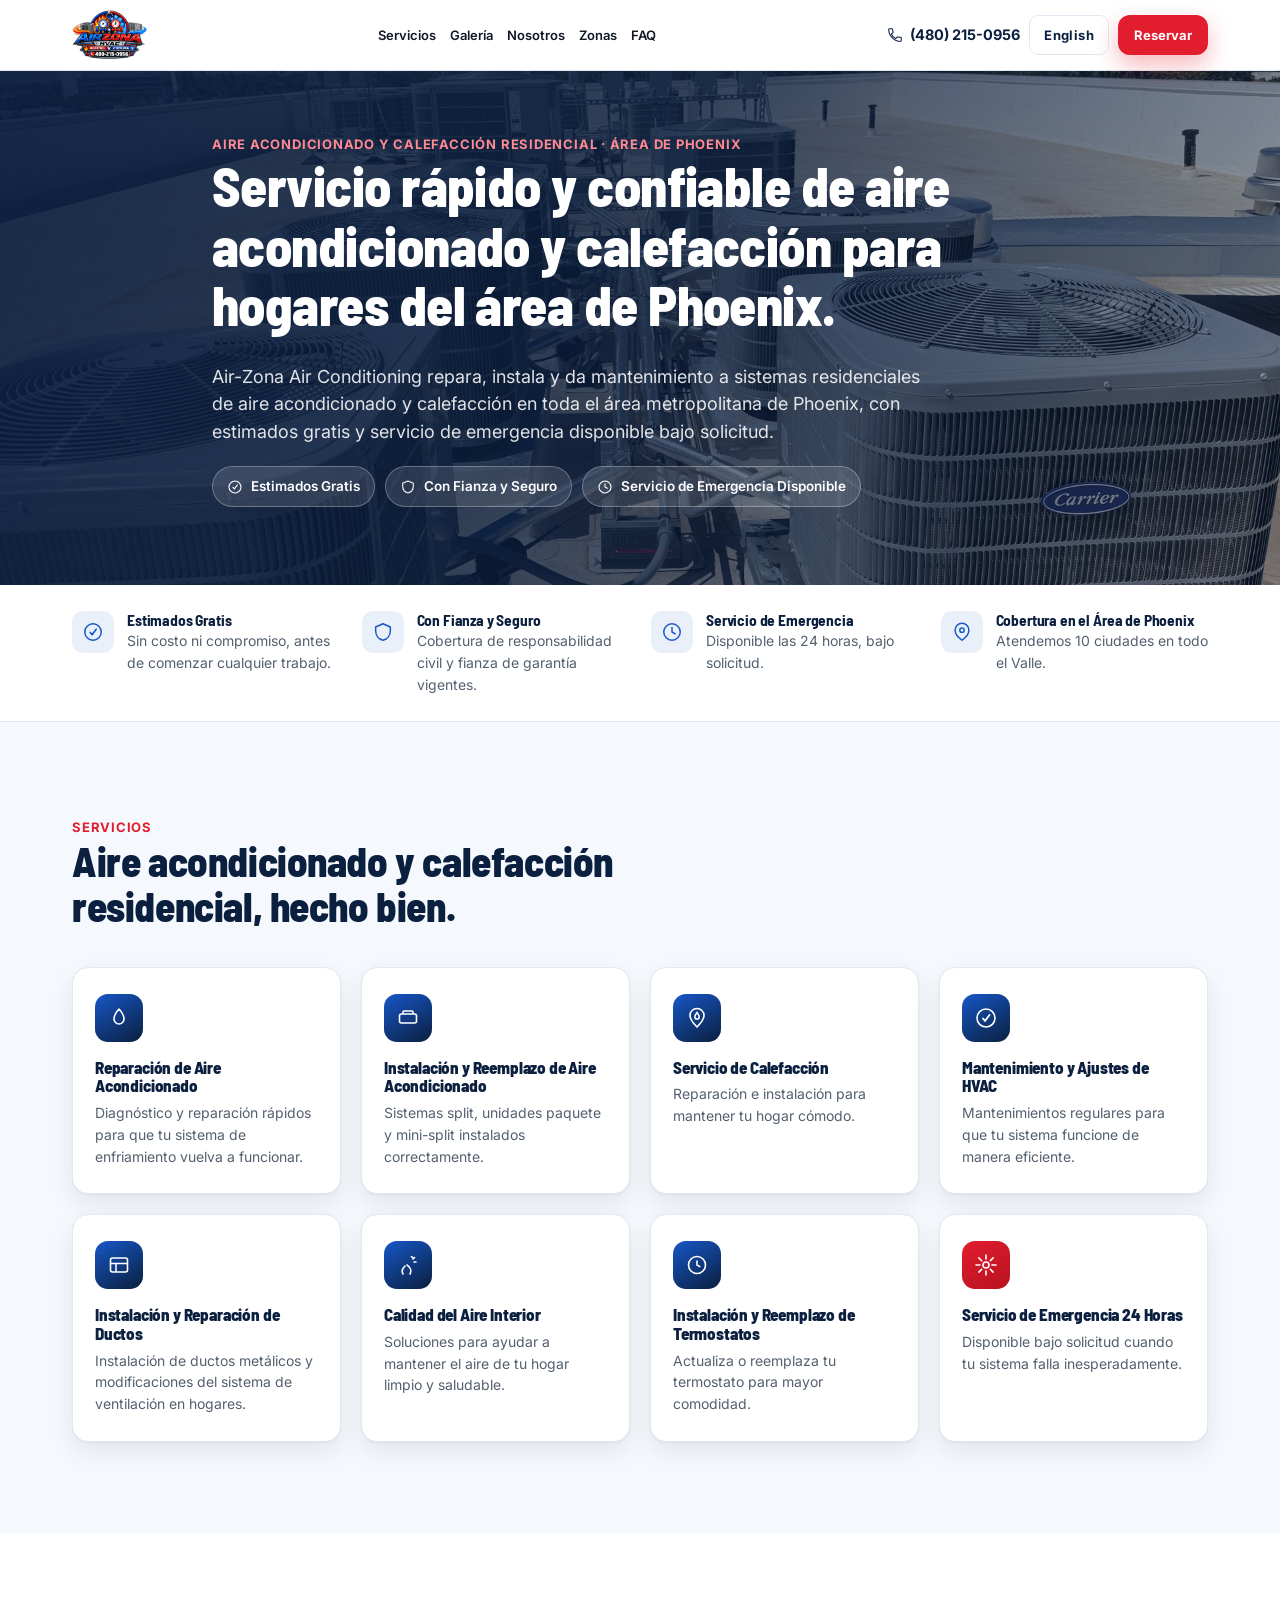
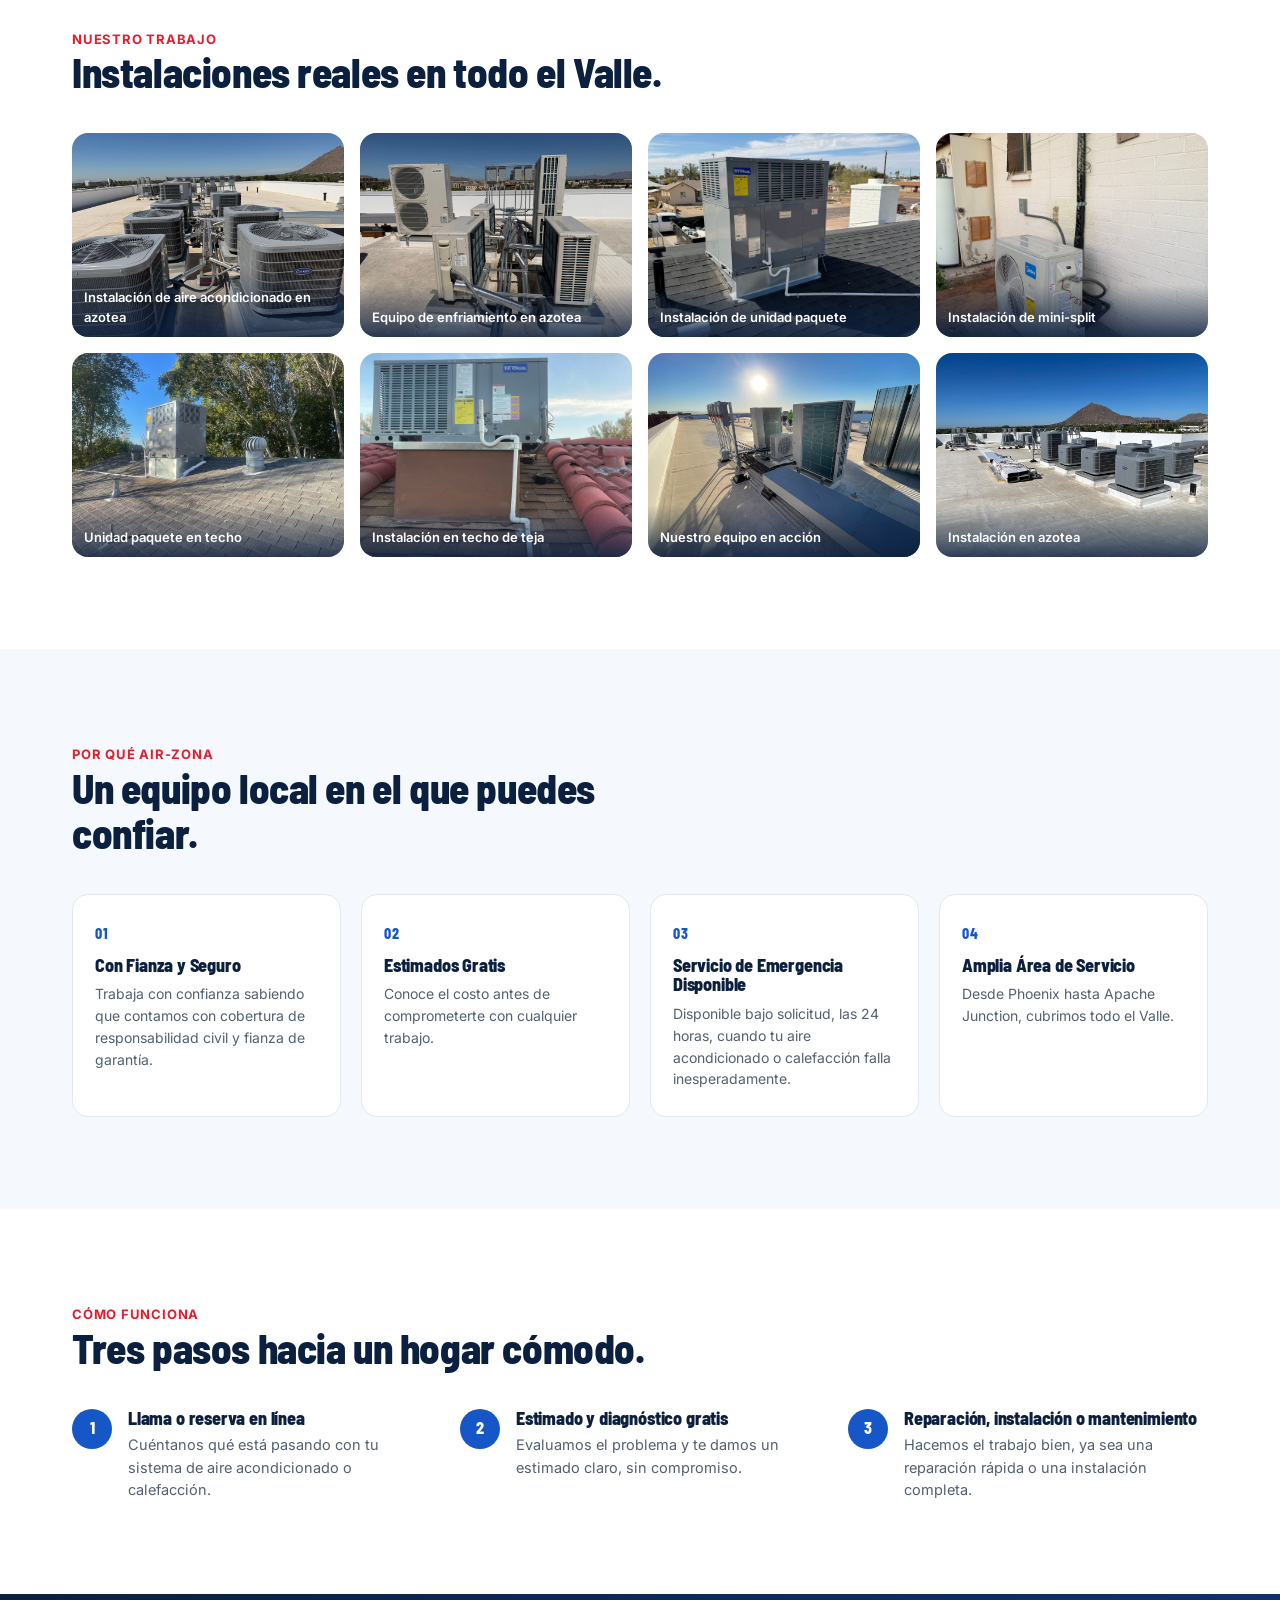
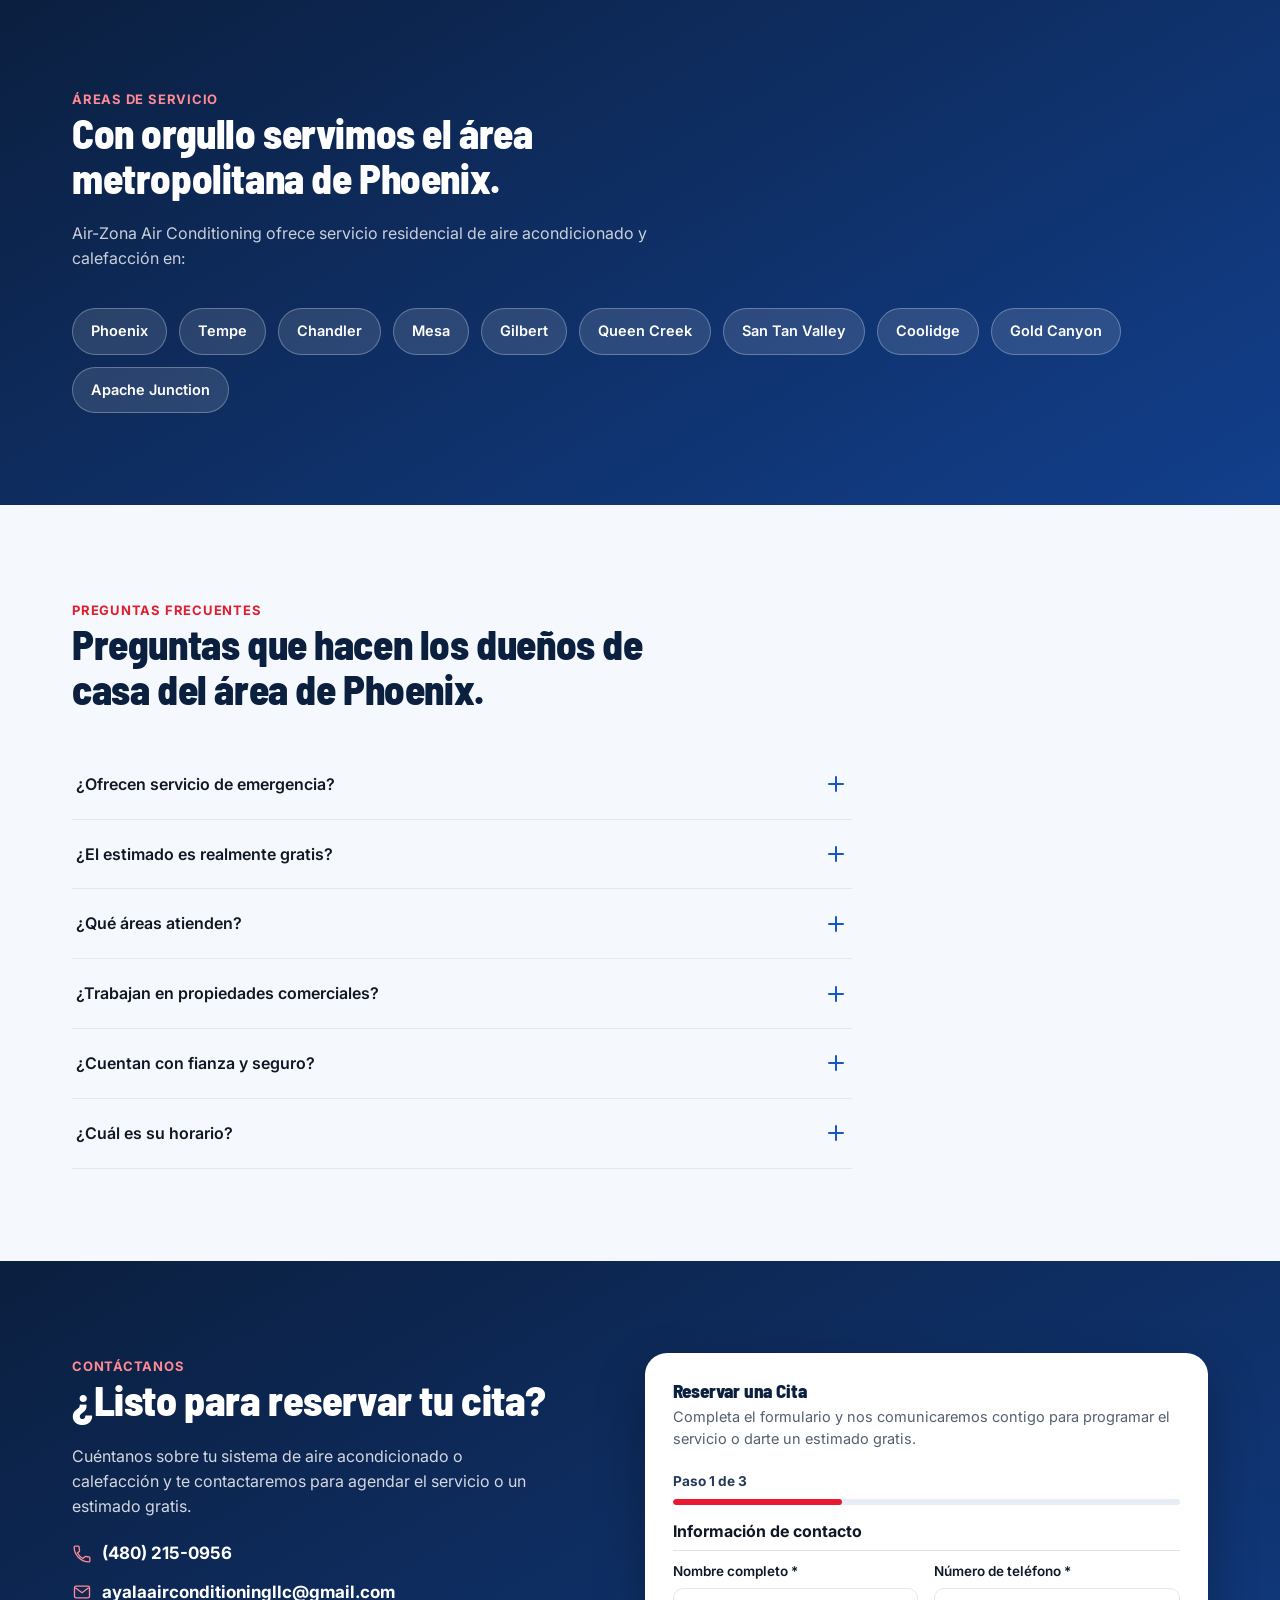
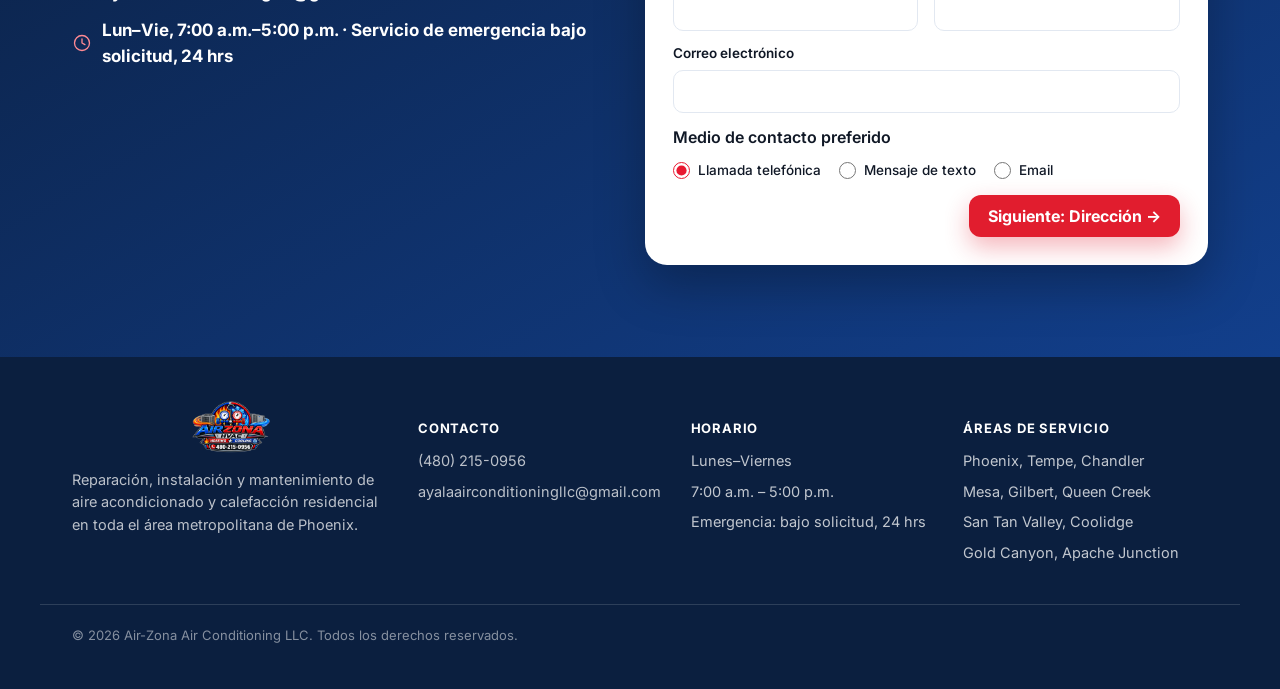
==== commit dc9eb0d4: "removed white background" ====
--- a/index-es.html
+++ b/index-es.html
@@ -215,14 +215,6 @@
               <span>Servicio de Emergencia Disponible</span>
             </span>
           </div>
-          <!-- <div class="hero-ctas">
-            <a class="btn btn-primary" href="#quote"
-              ><span>Reservar una Cita</span></a
-            >
-            <a class="btn btn-outline-light" href="tel:+14802150956"
-              ><span>Llamar al (480) 215-0956</span></a
-            >
-          </div> -->
         </div>
       </section>
 
--- a/style.css
+++ b/style.css
@@ -348,7 +348,7 @@
 @media (min-width:760px){ footer{ padding-bottom:44px; } }
 .footer-grid{ display:grid; gap:28px; grid-template-columns:1fr; }
 @media (min-width:760px){ .footer-grid{ grid-template-columns:1.3fr 1fr 1fr 1fr; } }
-.footer-brand{ display:flex; align-items:center; justify-content:center; margin:0 auto 16px; background:#fff; padding:10px 18px; border-radius:14px; width:fit-content; }
+.footer-brand{ display:flex; align-items:center; justify-content:center; margin:0 auto 16px; background:transparent; padding:0; border-radius:0; width:fit-content; }
 .footer-brand img{ height:52px; width:auto; }
 .footer-col h4{ color:#fff; font-size:13px; text-transform:uppercase; letter-spacing:.06em; margin-bottom:12px; font-weight:700; }
 .footer-col p, .footer-col a{ color:rgba(255,255,255,.72); text-decoration:none; }
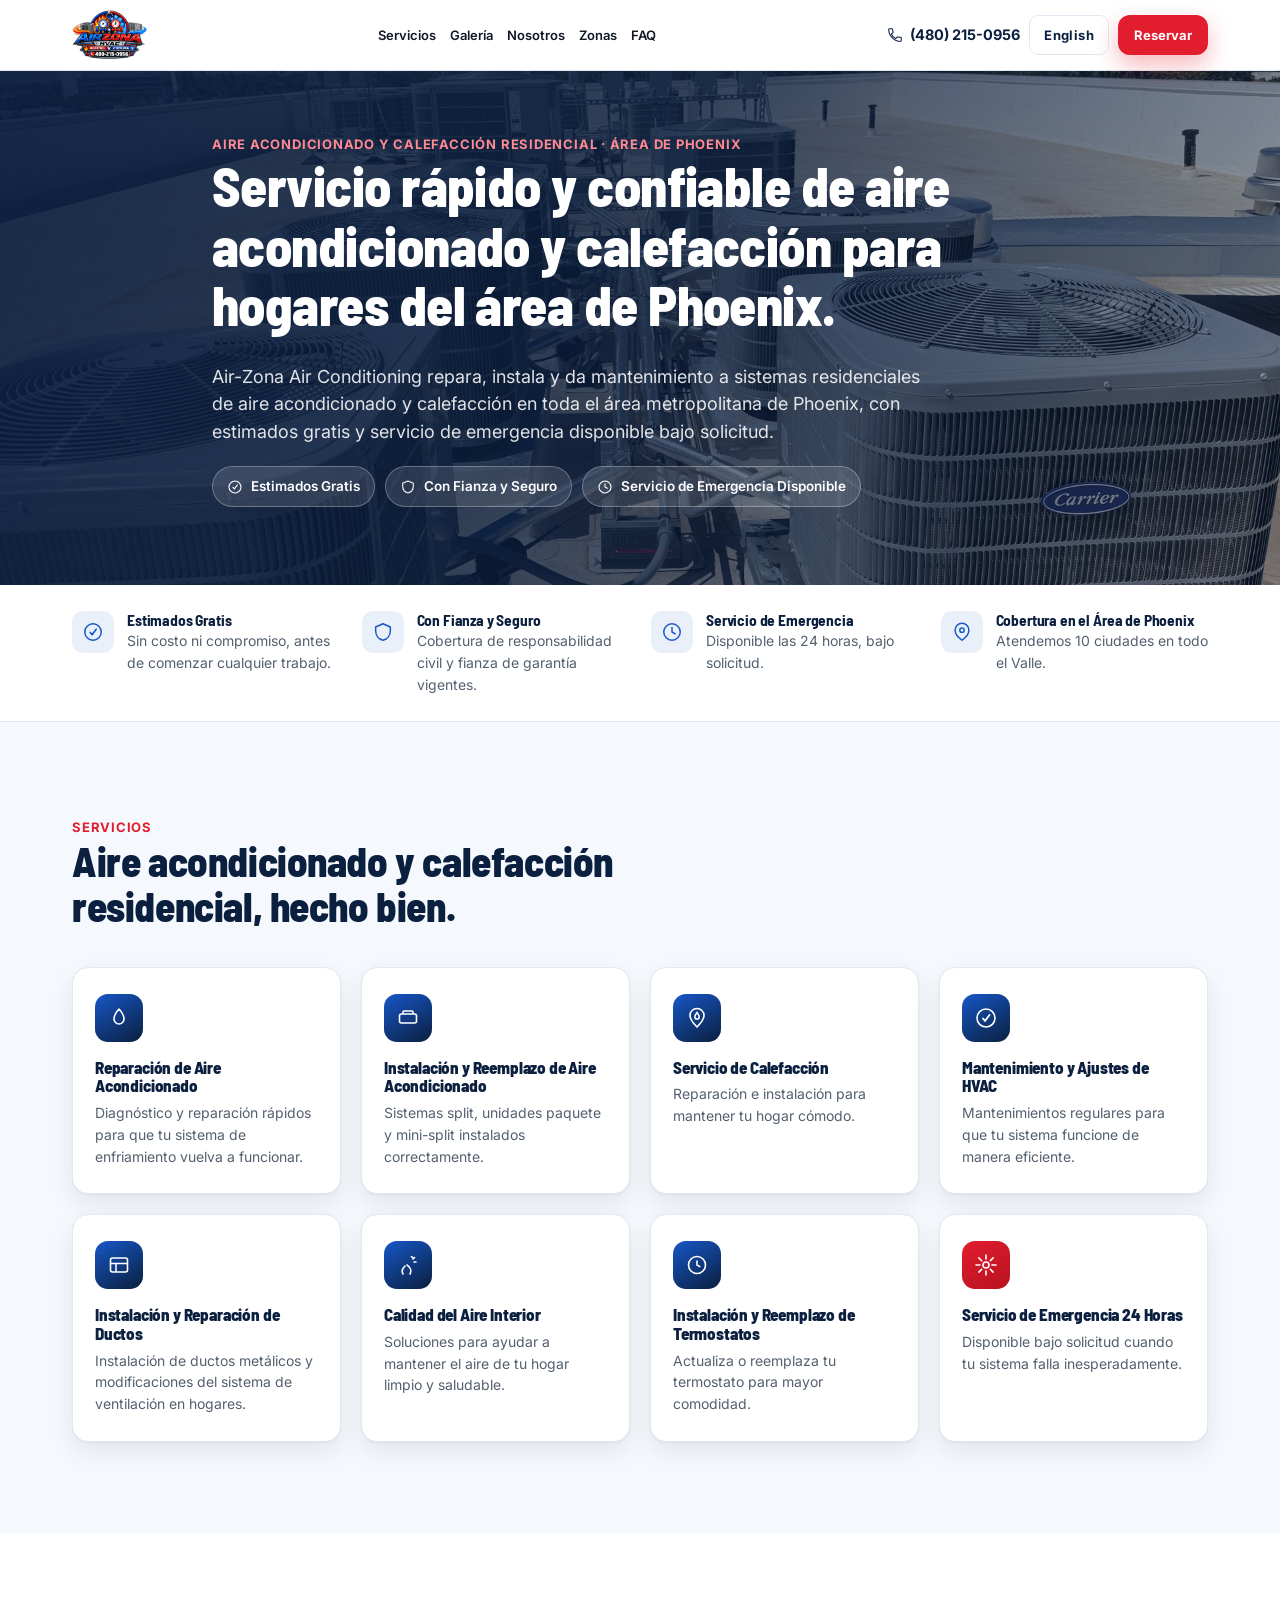
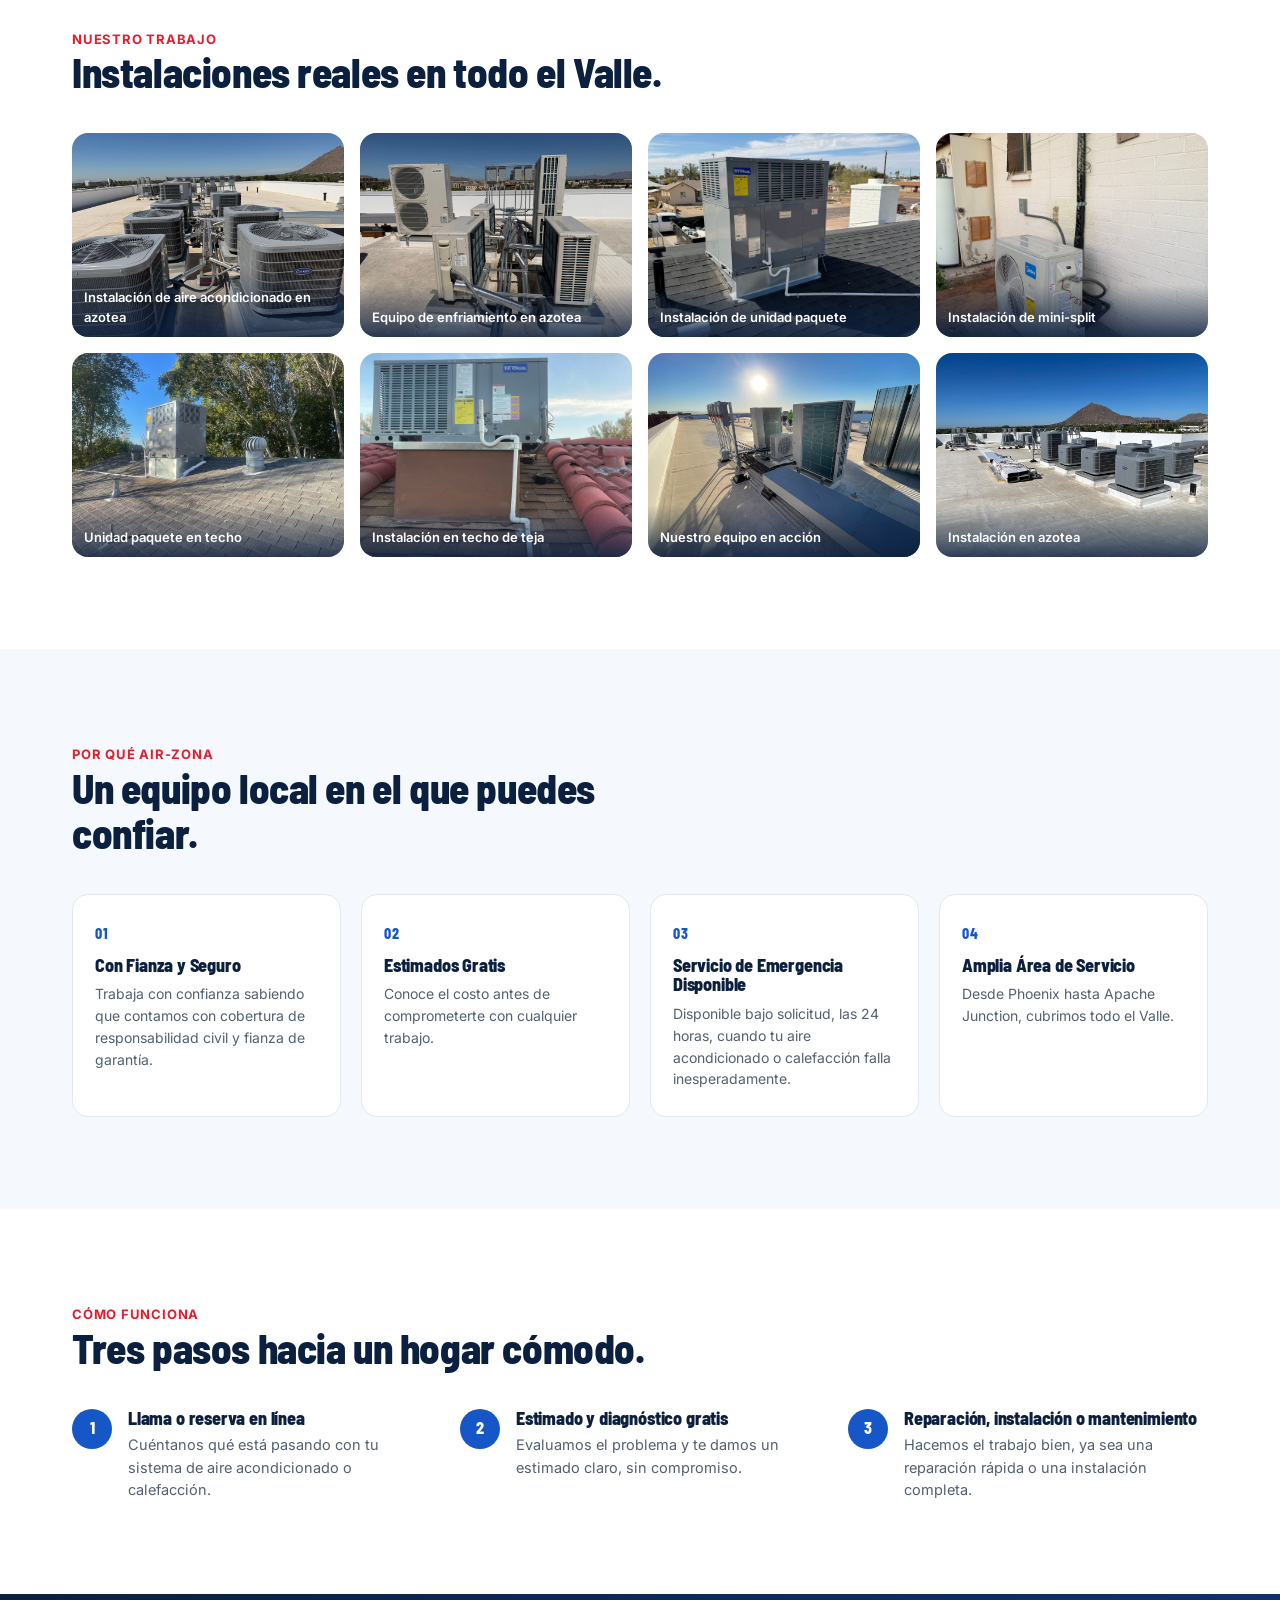
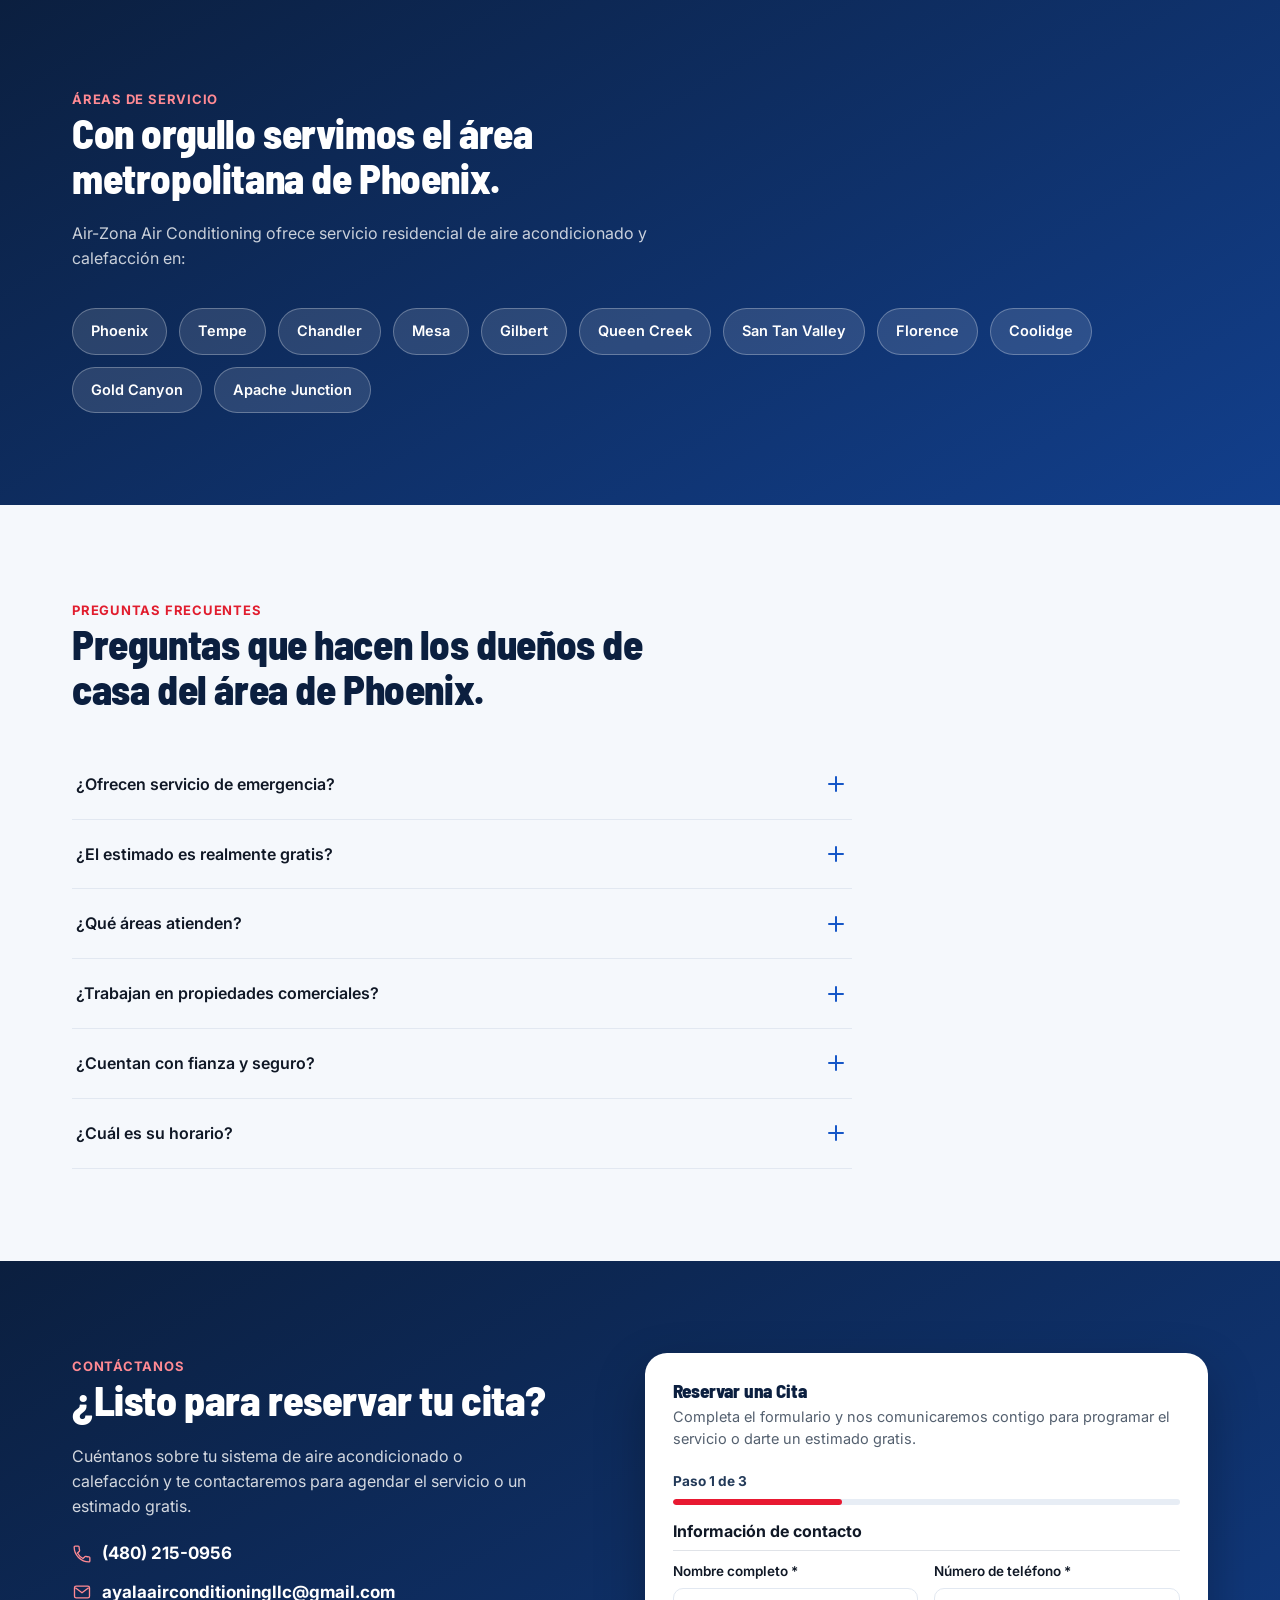
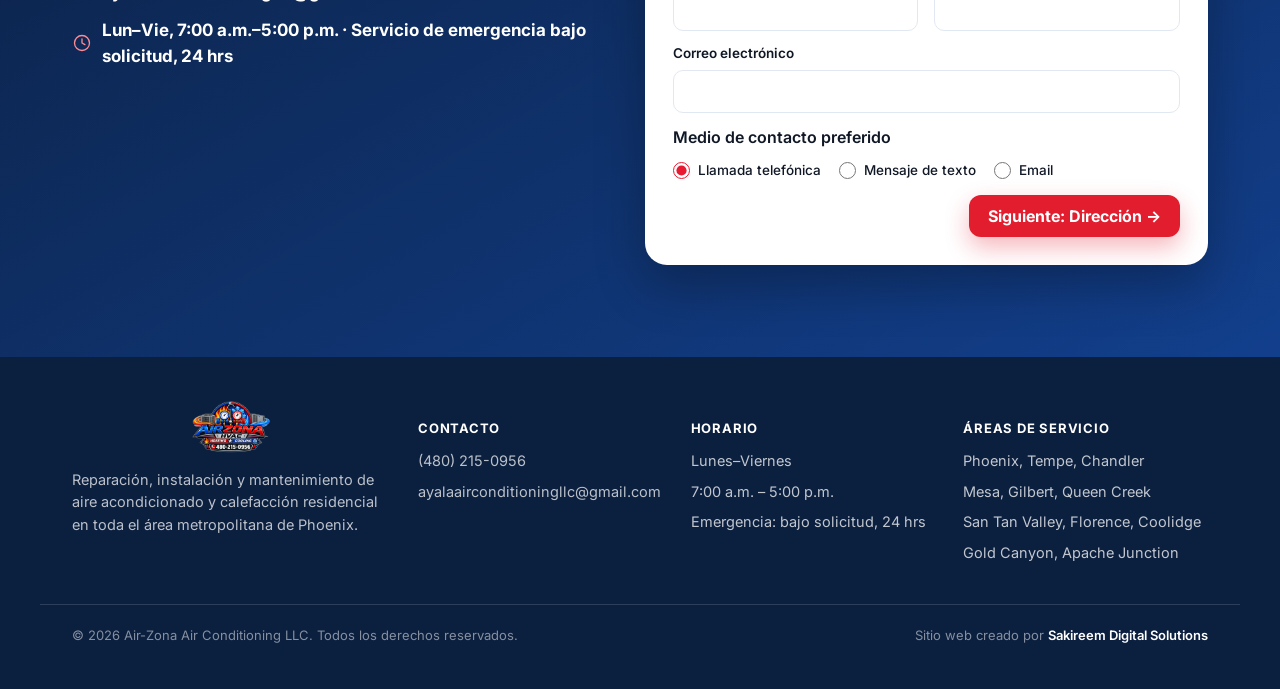
==== commit 1fb2b12b: "updated index.html added footer details" ====
--- a/index-es.html
+++ b/index-es.html
@@ -682,6 +682,7 @@
             <span class="area-chip">Gilbert</span>
             <span class="area-chip">Queen Creek</span>
             <span class="area-chip">San Tan Valley</span>
+            <span class="area-chip">Florence</span>
             <span class="area-chip">Coolidge</span>
             <span class="area-chip">Gold Canyon</span>
             <span class="area-chip">Apache Junction</span>
@@ -747,7 +748,8 @@
               </summary>
               <p>
                 Atendemos Phoenix, Tempe, Chandler, Mesa, Gilbert, Queen Creek,
-                San Tan Valley, Coolidge, Gold Canyon y Apache Junction.
+                San Tan Valley, Florence, Coolidge, Gold Canyon y Apache
+                Junction.
               </p>
             </details>
             <details class="faq-item">
@@ -1200,14 +1202,27 @@
           <ul>
             <li>Phoenix, Tempe, Chandler</li>
             <li>Mesa, Gilbert, Queen Creek</li>
-            <li>San Tan Valley, Coolidge</li>
+            <li>San Tan Valley, Florence, Coolidge</li>
             <li>Gold Canyon, Apache Junction</li>
           </ul>
         </div>
       </div>
       <div class="container footer-bottom">
-        &copy; <span id="year"></span> Air-Zona Air Conditioning LLC.
-        <span>Todos los derechos reservados.</span>
+        <span>
+          &copy; <span id="year"></span> Air-Zona Air Conditioning LLC. Todos
+          los derechos reservados.
+        </span>
+
+        <span class="site-credit">
+          Sitio web creado por
+          <a
+            href="https://www.sakireemsolutions.com/"
+            target="_blank"
+            rel="noopener noreferrer"
+          >
+            Sakireem Digital Solutions
+          </a>
+        </span>
       </div>
     </footer>
 
--- a/style.css
+++ b/style.css
@@ -1,367 +1,1146 @@
-:root{
-  --color-primary:#1657C7;
-  --color-primary-dark:#123F8C;
-  --color-secondary:#0B1F3F;
-  --color-accent:#E11D2E;
-  --color-accent-dark:#B8121F;
-  --color-bg:#F5F8FC;
-  --color-surface:#FFFFFF;
-  --color-text:#101826;
-  --color-text-soft:#54606F;
-  --color-border:#E2E8F1;
-  --font-heading:'Barlow Semi Condensed', sans-serif;
-  --font-body:'Inter', sans-serif;
-  --container:1200px;
-  --radius-lg:22px;
-  --radius-md:16px;
-  --radius-sm:11px;
-  --shadow-card:0 1px 2px rgba(11,31,63,.06), 0 10px 26px rgba(11,31,63,.08);
-}
-
-*,*::before,*::after{ box-sizing:border-box; }
-html{ scroll-behavior:smooth; }
-body{
-  margin:0;
-  font-family:var(--font-body);
-  color:var(--color-text);
-  background:var(--color-bg);
-  line-height:1.55;
-  -webkit-font-smoothing:antialiased;
-}
-img,svg{ display:block; max-width:100%; }
-a{ color:inherit; }
-#top, #services, #gallery, #why, #how-it-works, #areas, #faq, #quote{ scroll-margin-top:84px; }
-h1,h2,h3{
-  font-family:var(--font-heading);
-  line-height:1.1;
-  margin:0 0 .5em;
-  letter-spacing:-.01em;
-  color:var(--color-secondary);
-  font-weight:800;
-}
-p{ margin:0 0 1em; color:var(--color-text-soft); }
-ul{ margin:0; padding:0; list-style:none; }
-button{ font-family:inherit; }
-label{ font-weight:600; font-size:13.5px; color:var(--color-text); display:block; margin-bottom:6px; }
-input,select,textarea{
-  width:100%; font-family:inherit; font-size:15px; color:var(--color-text);
-  background:var(--color-surface); border:1.5px solid var(--color-border);
-  border-radius:10px; padding:11px 13px;
-}
-input:focus,select:focus,textarea:focus{ outline:2px solid var(--color-primary); outline-offset:1px; }
-
-.container{ width:100%; max-width:var(--container); margin-inline:auto; padding-inline:20px; }
-@media (min-width:640px){ .container{ padding-inline:32px; } }
-
-.skip-link{
-  position:absolute; left:-9999px; top:0;
-  background:var(--color-primary); color:#fff;
-  padding:12px 18px; border-radius:0 0 10px 0; z-index:200;
-}
-.skip-link:focus{ left:0; }
-
-.demo-notice{
-  background:#262626; color:#F2F2F2; text-align:center;
-  font-size:12.5px; font-weight:600; letter-spacing:.01em;
-  padding:9px 20px;
-}
-@media (min-width:640px){ .demo-notice{ padding-inline:32px; } }
-
-.btn{
-  display:inline-flex; align-items:center; justify-content:center; gap:8px;
-  font-weight:700; font-size:16px; padding:14px 26px; border-radius:12px;
-  text-decoration:none; border:1.5px solid transparent; min-height:50px;
-  transition:transform 160ms ease, box-shadow 160ms ease, background-color 160ms ease, border-color 160ms ease;
-  cursor:pointer; white-space:nowrap;
-}
-.btn-primary{ background:var(--color-accent); color:#fff; box-shadow:0 10px 24px rgba(225,29,46,.32); }
-.btn-primary:hover{ background:var(--color-accent-dark); transform:translateY(-2px); }
-.btn-outline-light{ background:transparent; color:#fff; border-color:rgba(255,255,255,.55); }
-.btn-outline-light:hover{ background:rgba(255,255,255,.14); border-color:#fff; }
-.btn-outline{ background:transparent; color:var(--color-secondary); border-color:var(--color-border); }
-.btn-outline:hover{ border-color:var(--color-primary); color:var(--color-primary); }
-.btn-block{ width:100%; }
-.btn-sm{ padding:9px 14px; min-height:38px; font-size:14px; border-radius:9px; }
-
-.eyebrow{
-  display:inline-flex; align-items:center; gap:8px; font-size:13px; font-weight:700;
-  letter-spacing:.06em; text-transform:uppercase; color:var(--color-accent);
-}
-.eyebrow-on-dark{ color:#FF8A93; }
+:root {
+  --color-primary: #1657c7;
+  --color-primary-dark: #123f8c;
+  --color-secondary: #0b1f3f;
+  --color-accent: #e11d2e;
+  --color-accent-dark: #b8121f;
+  --color-bg: #f5f8fc;
+  --color-surface: #ffffff;
+  --color-text: #101826;
+  --color-text-soft: #54606f;
+  --color-border: #e2e8f1;
+  --font-heading: 'Barlow Semi Condensed', sans-serif;
+  --font-body: 'Inter', sans-serif;
+  --container: 1200px;
+  --radius-lg: 22px;
+  --radius-md: 16px;
+  --radius-sm: 11px;
+  --shadow-card:
+    0 1px 2px rgba(11, 31, 63, 0.06), 0 10px 26px rgba(11, 31, 63, 0.08);
+}
+
+*,
+*::before,
+*::after {
+  box-sizing: border-box;
+}
+html {
+  scroll-behavior: smooth;
+}
+body {
+  margin: 0;
+  font-family: var(--font-body);
+  color: var(--color-text);
+  background: var(--color-bg);
+  line-height: 1.55;
+  -webkit-font-smoothing: antialiased;
+}
+img,
+svg {
+  display: block;
+  max-width: 100%;
+}
+a {
+  color: inherit;
+}
+#top,
+#services,
+#gallery,
+#why,
+#how-it-works,
+#areas,
+#faq,
+#quote {
+  scroll-margin-top: 84px;
+}
+h1,
+h2,
+h3 {
+  font-family: var(--font-heading);
+  line-height: 1.1;
+  margin: 0 0 0.5em;
+  letter-spacing: -0.01em;
+  color: var(--color-secondary);
+  font-weight: 800;
+}
+p {
+  margin: 0 0 1em;
+  color: var(--color-text-soft);
+}
+ul {
+  margin: 0;
+  padding: 0;
+  list-style: none;
+}
+button {
+  font-family: inherit;
+}
+label {
+  font-weight: 600;
+  font-size: 13.5px;
+  color: var(--color-text);
+  display: block;
+  margin-bottom: 6px;
+}
+input,
+select,
+textarea {
+  width: 100%;
+  font-family: inherit;
+  font-size: 15px;
+  color: var(--color-text);
+  background: var(--color-surface);
+  border: 1.5px solid var(--color-border);
+  border-radius: 10px;
+  padding: 11px 13px;
+}
+input:focus,
+select:focus,
+textarea:focus {
+  outline: 2px solid var(--color-primary);
+  outline-offset: 1px;
+}
+
+.container {
+  width: 100%;
+  max-width: var(--container);
+  margin-inline: auto;
+  padding-inline: 20px;
+}
+@media (min-width: 640px) {
+  .container {
+    padding-inline: 32px;
+  }
+}
+
+.skip-link {
+  position: absolute;
+  left: -9999px;
+  top: 0;
+  background: var(--color-primary);
+  color: #fff;
+  padding: 12px 18px;
+  border-radius: 0 0 10px 0;
+  z-index: 200;
+}
+.skip-link:focus {
+  left: 0;
+}
+
+.demo-notice {
+  background: #262626;
+  color: #f2f2f2;
+  text-align: center;
+  font-size: 12.5px;
+  font-weight: 600;
+  letter-spacing: 0.01em;
+  padding: 9px 20px;
+}
+@media (min-width: 640px) {
+  .demo-notice {
+    padding-inline: 32px;
+  }
+}
+
+.btn {
+  display: inline-flex;
+  align-items: center;
+  justify-content: center;
+  gap: 8px;
+  font-weight: 700;
+  font-size: 16px;
+  padding: 14px 26px;
+  border-radius: 12px;
+  text-decoration: none;
+  border: 1.5px solid transparent;
+  min-height: 50px;
+  transition:
+    transform 160ms ease,
+    box-shadow 160ms ease,
+    background-color 160ms ease,
+    border-color 160ms ease;
+  cursor: pointer;
+  white-space: nowrap;
+}
+.btn-primary {
+  background: var(--color-accent);
+  color: #fff;
+  box-shadow: 0 10px 24px rgba(225, 29, 46, 0.32);
+}
+.btn-primary:hover {
+  background: var(--color-accent-dark);
+  transform: translateY(-2px);
+}
+.btn-outline-light {
+  background: transparent;
+  color: #fff;
+  border-color: rgba(255, 255, 255, 0.55);
+}
+.btn-outline-light:hover {
+  background: rgba(255, 255, 255, 0.14);
+  border-color: #fff;
+}
+.btn-outline {
+  background: transparent;
+  color: var(--color-secondary);
+  border-color: var(--color-border);
+}
+.btn-outline:hover {
+  border-color: var(--color-primary);
+  color: var(--color-primary);
+}
+.btn-block {
+  width: 100%;
+}
+.btn-sm {
+  padding: 9px 14px;
+  min-height: 38px;
+  font-size: 14px;
+  border-radius: 9px;
+}
+
+.eyebrow {
+  display: inline-flex;
+  align-items: center;
+  gap: 8px;
+  font-size: 13px;
+  font-weight: 700;
+  letter-spacing: 0.06em;
+  text-transform: uppercase;
+  color: var(--color-accent);
+}
+.eyebrow-on-dark {
+  color: #ff8a93;
+}
 
 /* Header */
-.mk-header{ position:sticky; top:0; z-index:100; background:var(--color-surface); border-bottom:1px solid var(--color-border); }
-.header-inner{ display:flex; align-items:center; justify-content:space-between; flex-wrap:nowrap; gap:12px 16px; padding-block:10px; }
-.brand{ display:flex; align-items:center; min-width:0; text-decoration:none; flex-shrink:1; }
-.brand img{ height:42px; width:auto; flex-shrink:0; }
-@media (min-width:480px){ .brand img{ height:50px; } }
-.nav-links{ display:none; align-items:center; gap:22px; font-weight:600; font-size:14.5px; }
-.nav-links a{ text-decoration:none; color:var(--color-text); white-space:nowrap; }
-.nav-links a:hover{ color:var(--color-primary); }
-@media (min-width:1180px){ .nav-links{ display:flex; } }
-
-.header-actions{ display:flex; align-items:center; gap:10px; flex-shrink:0; }
-.header-phone{ display:none; text-decoration:none; font-weight:700; color:var(--color-secondary); font-size:14.5px; }
-@media (min-width:1180px){ .header-phone{ display:inline-flex; align-items:center; gap:7px; } }
-.header-actions > a.btn{ display:none; }
-@media (min-width:1180px){ .header-actions > a.btn{ display:inline-flex; } }
-
-.lang-toggle{
-  display:inline-flex; align-items:center; justify-content:center;
-  min-width:44px; height:38px; padding:0 12px;
-  border:1.5px solid var(--color-border); border-radius:9px;
-  background:var(--color-surface); color:var(--color-secondary);
-  font-weight:700; font-size:13px; letter-spacing:.03em; cursor:pointer;
-  text-decoration:none;
-}
-.lang-toggle:hover{ border-color:var(--color-primary); color:var(--color-primary); }
-.lang-toggle:focus-visible{ outline:2px solid var(--color-primary); outline-offset:2px; }
+.mk-header {
+  position: sticky;
+  top: 0;
+  z-index: 100;
+  background: var(--color-surface);
+  border-bottom: 1px solid var(--color-border);
+}
+.header-inner {
+  display: flex;
+  align-items: center;
+  justify-content: space-between;
+  flex-wrap: nowrap;
+  gap: 12px 16px;
+  padding-block: 10px;
+}
+.brand {
+  display: flex;
+  align-items: center;
+  min-width: 0;
+  text-decoration: none;
+  flex-shrink: 1;
+}
+.brand img {
+  height: 42px;
+  width: auto;
+  flex-shrink: 0;
+}
+@media (min-width: 480px) {
+  .brand img {
+    height: 50px;
+  }
+}
+.nav-links {
+  display: none;
+  align-items: center;
+  gap: 22px;
+  font-weight: 600;
+  font-size: 14.5px;
+}
+.nav-links a {
+  text-decoration: none;
+  color: var(--color-text);
+  white-space: nowrap;
+}
+.nav-links a:hover {
+  color: var(--color-primary);
+}
+@media (min-width: 1180px) {
+  .nav-links {
+    display: flex;
+  }
+}
+
+.header-actions {
+  display: flex;
+  align-items: center;
+  gap: 10px;
+  flex-shrink: 0;
+}
+.header-phone {
+  display: none;
+  text-decoration: none;
+  font-weight: 700;
+  color: var(--color-secondary);
+  font-size: 14.5px;
+}
+@media (min-width: 1180px) {
+  .header-phone {
+    display: inline-flex;
+    align-items: center;
+    gap: 7px;
+  }
+}
+.header-actions > a.btn {
+  display: none;
+}
+@media (min-width: 1180px) {
+  .header-actions > a.btn {
+    display: inline-flex;
+  }
+}
+
+.lang-toggle {
+  display: inline-flex;
+  align-items: center;
+  justify-content: center;
+  min-width: 44px;
+  height: 38px;
+  padding: 0 12px;
+  border: 1.5px solid var(--color-border);
+  border-radius: 9px;
+  background: var(--color-surface);
+  color: var(--color-secondary);
+  font-weight: 700;
+  font-size: 13px;
+  letter-spacing: 0.03em;
+  cursor: pointer;
+  text-decoration: none;
+}
+.lang-toggle:hover {
+  border-color: var(--color-primary);
+  color: var(--color-primary);
+}
+.lang-toggle:focus-visible {
+  outline: 2px solid var(--color-primary);
+  outline-offset: 2px;
+}
 
 /* Mobile nav (hamburger disclosure) */
-.mobile-nav{ position:static; }
-@media (min-width:1180px){ .mobile-nav{ display:none; } }
-.nav-toggle{
-  list-style:none; cursor:pointer; -webkit-tap-highlight-color:transparent;
-  display:inline-flex; align-items:center; justify-content:center;
-  width:44px; height:44px; flex-shrink:0;
-  border:1.5px solid var(--color-border); border-radius:10px;
-  background:var(--color-surface); color:var(--color-secondary);
-}
-.nav-toggle::-webkit-details-marker{ display:none; }
-.nav-toggle::marker{ content:""; }
-.nav-toggle:focus-visible{ outline:2px solid var(--color-primary); outline-offset:2px; }
-.nav-toggle svg{ width:22px; height:22px; }
-.nav-toggle .icon-close{ display:none; }
-.mobile-nav[open] .nav-toggle .icon-open{ display:none; }
-.mobile-nav[open] .nav-toggle .icon-close{ display:block; }
-
-.mobile-nav-panel{
-  position:absolute; top:100%; left:0; right:0; z-index:10;
-  background:var(--color-surface); border-top:1px solid var(--color-border);
-  box-shadow:0 20px 44px rgba(11,31,63,.18);
-  padding:8px 20px 24px; max-height:calc(100vh - 72px); overflow-y:auto;
-}
-@media (min-width:640px){ .mobile-nav-panel{ padding-inline:32px; } }
-.mobile-nav-links{ display:flex; flex-direction:column; padding-block:8px; }
-.mobile-nav-links a{
-  display:block; padding:13px 4px; font-weight:600; font-size:16.5px; color:var(--color-text);
-  text-decoration:none; border-bottom:1px solid var(--color-border); min-height:44px;
-}
-.mobile-nav-links a:focus-visible{ outline:2px solid var(--color-primary); outline-offset:-2px; }
-.mobile-nav-actions{ display:flex; flex-direction:column; gap:10px; margin-top:16px; }
-.mobile-lang-row{ display:flex; gap:10px; margin-top:14px; }
-.mobile-lang-row .lang-toggle{ flex:1; height:44px; }
-body.nav-scroll-lock{ overflow:hidden; }
+.mobile-nav {
+  position: static;
+}
+@media (min-width: 1180px) {
+  .mobile-nav {
+    display: none;
+  }
+}
+.nav-toggle {
+  list-style: none;
+  cursor: pointer;
+  -webkit-tap-highlight-color: transparent;
+  display: inline-flex;
+  align-items: center;
+  justify-content: center;
+  width: 44px;
+  height: 44px;
+  flex-shrink: 0;
+  border: 1.5px solid var(--color-border);
+  border-radius: 10px;
+  background: var(--color-surface);
+  color: var(--color-secondary);
+}
+.nav-toggle::-webkit-details-marker {
+  display: none;
+}
+.nav-toggle::marker {
+  content: '';
+}
+.nav-toggle:focus-visible {
+  outline: 2px solid var(--color-primary);
+  outline-offset: 2px;
+}
+.nav-toggle svg {
+  width: 22px;
+  height: 22px;
+}
+.nav-toggle .icon-close {
+  display: none;
+}
+.mobile-nav[open] .nav-toggle .icon-open {
+  display: none;
+}
+.mobile-nav[open] .nav-toggle .icon-close {
+  display: block;
+}
+
+.mobile-nav-panel {
+  position: absolute;
+  top: 100%;
+  left: 0;
+  right: 0;
+  z-index: 10;
+  background: var(--color-surface);
+  border-top: 1px solid var(--color-border);
+  box-shadow: 0 20px 44px rgba(11, 31, 63, 0.18);
+  padding: 8px 20px 24px;
+  max-height: calc(100vh - 72px);
+  overflow-y: auto;
+}
+@media (min-width: 640px) {
+  .mobile-nav-panel {
+    padding-inline: 32px;
+  }
+}
+.mobile-nav-links {
+  display: flex;
+  flex-direction: column;
+  padding-block: 8px;
+}
+.mobile-nav-links a {
+  display: block;
+  padding: 13px 4px;
+  font-weight: 600;
+  font-size: 16.5px;
+  color: var(--color-text);
+  text-decoration: none;
+  border-bottom: 1px solid var(--color-border);
+  min-height: 44px;
+}
+.mobile-nav-links a:focus-visible {
+  outline: 2px solid var(--color-primary);
+  outline-offset: -2px;
+}
+.mobile-nav-actions {
+  display: flex;
+  flex-direction: column;
+  gap: 10px;
+  margin-top: 16px;
+}
+.mobile-lang-row {
+  display: flex;
+  gap: 10px;
+  margin-top: 14px;
+}
+.mobile-lang-row .lang-toggle {
+  flex: 1;
+  height: 44px;
+}
+body.nav-scroll-lock {
+  overflow: hidden;
+}
 
 /* Hero */
-.hero{
-  position:relative; color:#fff; padding-block:60px 52px;
+.hero {
+  position: relative;
+  color: #fff;
+  padding-block: 60px 52px;
   background:
-    linear-gradient(115deg, rgba(11,31,63,.94) 0%, rgba(11,31,63,.82) 45%, rgba(11,31,63,.38) 100%),
-    url('assets/commercial-rooftop-carrier-condensers.jpg') center/cover no-repeat;
-}
-.hero-inner{ max-width:660px; }
-@media (min-width:1024px){ .hero-inner{ max-width:920px; } }
-.hero .eyebrow{ color:#FF8A93; }
-.hero h1{ font-size:clamp(2.15rem, 5vw, 3.4rem); color:#fff; }
-.hero-lede{ color:rgba(255,255,255,.87); font-size:18px; max-width:54ch; }
-@media (min-width:1024px){ .hero-lede{ max-width:66ch; } }
-.hero-badges{ display:flex; flex-wrap:wrap; gap:10px; margin:20px 0 26px; }
-.badge{
-  display:inline-flex; align-items:center; gap:8px; background:rgba(255,255,255,.12);
-  border:1px solid rgba(255,255,255,.28); color:#fff; font-size:13.5px; font-weight:600;
-  padding:9px 14px; border-radius:999px;
-}
-.badge svg{ width:16px; height:16px; flex-shrink:0; }
-.hero-ctas{ display:flex; flex-wrap:wrap; gap:12px; }
+    linear-gradient(
+      115deg,
+      rgba(11, 31, 63, 0.94) 0%,
+      rgba(11, 31, 63, 0.82) 45%,
+      rgba(11, 31, 63, 0.38) 100%
+    ),
+    url('assets/commercial-rooftop-carrier-condensers.jpg') center/cover
+      no-repeat;
+}
+.hero-inner {
+  max-width: 660px;
+}
+@media (min-width: 1024px) {
+  .hero-inner {
+    max-width: 920px;
+  }
+}
+.hero .eyebrow {
+  color: #ff8a93;
+}
+.hero h1 {
+  font-size: clamp(2.15rem, 5vw, 3.4rem);
+  color: #fff;
+}
+.hero-lede {
+  color: rgba(255, 255, 255, 0.87);
+  font-size: 18px;
+  max-width: 54ch;
+}
+@media (min-width: 1024px) {
+  .hero-lede {
+    max-width: 66ch;
+  }
+}
+.hero-badges {
+  display: flex;
+  flex-wrap: wrap;
+  gap: 10px;
+  margin: 20px 0 26px;
+}
+.badge {
+  display: inline-flex;
+  align-items: center;
+  gap: 8px;
+  background: rgba(255, 255, 255, 0.12);
+  border: 1px solid rgba(255, 255, 255, 0.28);
+  color: #fff;
+  font-size: 13.5px;
+  font-weight: 600;
+  padding: 9px 14px;
+  border-radius: 999px;
+}
+.badge svg {
+  width: 16px;
+  height: 16px;
+  flex-shrink: 0;
+}
+.hero-ctas {
+  display: flex;
+  flex-wrap: wrap;
+  gap: 12px;
+}
 
 /* Quick facts bar */
-.facts-bar{ background:var(--color-surface); border-bottom:1px solid var(--color-border); }
-.facts-grid{ display:grid; gap:22px; grid-template-columns:1fr; padding-block:26px; }
-@media (min-width:720px){ .facts-grid{ grid-template-columns:repeat(2,1fr); } }
-@media (min-width:1020px){ .facts-grid{ grid-template-columns:repeat(4,1fr); } }
-.fact-item{ display:flex; gap:13px; align-items:flex-start; }
-.fact-icon{
-  width:42px; height:42px; border-radius:11px; flex-shrink:0;
-  background:rgba(22,87,199,.09); color:var(--color-primary);
-  display:flex; align-items:center; justify-content:center;
-}
-.fact-icon svg{ width:22px; height:22px; }
-.fact-item h3{ font-size:15.5px; margin-bottom:2px; font-weight:700; }
-.fact-item p{ margin:0; font-size:14px; }
-
-section{ padding-block:60px; }
-@media (min-width:900px){ section{ padding-block:92px; } }
-.section-head{ max-width:640px; margin-bottom:38px; }
-.section-head h2{ font-size:clamp(1.85rem, 3.3vw, 2.55rem); }
+.facts-bar {
+  background: var(--color-surface);
+  border-bottom: 1px solid var(--color-border);
+}
+.facts-grid {
+  display: grid;
+  gap: 22px;
+  grid-template-columns: 1fr;
+  padding-block: 26px;
+}
+@media (min-width: 720px) {
+  .facts-grid {
+    grid-template-columns: repeat(2, 1fr);
+  }
+}
+@media (min-width: 1020px) {
+  .facts-grid {
+    grid-template-columns: repeat(4, 1fr);
+  }
+}
+.fact-item {
+  display: flex;
+  gap: 13px;
+  align-items: flex-start;
+}
+.fact-icon {
+  width: 42px;
+  height: 42px;
+  border-radius: 11px;
+  flex-shrink: 0;
+  background: rgba(22, 87, 199, 0.09);
+  color: var(--color-primary);
+  display: flex;
+  align-items: center;
+  justify-content: center;
+}
+.fact-icon svg {
+  width: 22px;
+  height: 22px;
+}
+.fact-item h3 {
+  font-size: 15.5px;
+  margin-bottom: 2px;
+  font-weight: 700;
+}
+.fact-item p {
+  margin: 0;
+  font-size: 14px;
+}
+
+section {
+  padding-block: 60px;
+}
+@media (min-width: 900px) {
+  section {
+    padding-block: 92px;
+  }
+}
+.section-head {
+  max-width: 640px;
+  margin-bottom: 38px;
+}
+.section-head h2 {
+  font-size: clamp(1.85rem, 3.3vw, 2.55rem);
+}
 
 /* Services */
-.services-grid{ display:grid; gap:20px; grid-template-columns:1fr; }
-@media (min-width:640px){ .services-grid{ grid-template-columns:repeat(2,1fr); } }
-@media (min-width:1000px){ .services-grid{ grid-template-columns:repeat(4,1fr); } }
-.service-card{
-  background:var(--color-surface); border:1px solid var(--color-border);
-  border-radius:var(--radius-md); padding:26px 22px; box-shadow:var(--shadow-card);
-}
-.service-icon{
-  width:48px; height:48px; border-radius:13px;
-  background:linear-gradient(150deg, var(--color-primary), var(--color-secondary));
-  display:flex; align-items:center; justify-content:center; margin-bottom:16px;
-}
-.service-icon.is-emergency{ background:linear-gradient(150deg, var(--color-accent), var(--color-accent-dark)); }
-.service-icon svg{ width:24px; height:24px; color:#fff; }
-.service-card h3{ font-size:17px; margin-bottom:7px; }
-.service-card p{ font-size:14px; margin:0; }
+.services-grid {
+  display: grid;
+  gap: 20px;
+  grid-template-columns: 1fr;
+}
+@media (min-width: 640px) {
+  .services-grid {
+    grid-template-columns: repeat(2, 1fr);
+  }
+}
+@media (min-width: 1000px) {
+  .services-grid {
+    grid-template-columns: repeat(4, 1fr);
+  }
+}
+.service-card {
+  background: var(--color-surface);
+  border: 1px solid var(--color-border);
+  border-radius: var(--radius-md);
+  padding: 26px 22px;
+  box-shadow: var(--shadow-card);
+}
+.service-icon {
+  width: 48px;
+  height: 48px;
+  border-radius: 13px;
+  background: linear-gradient(
+    150deg,
+    var(--color-primary),
+    var(--color-secondary)
+  );
+  display: flex;
+  align-items: center;
+  justify-content: center;
+  margin-bottom: 16px;
+}
+.service-icon.is-emergency {
+  background: linear-gradient(
+    150deg,
+    var(--color-accent),
+    var(--color-accent-dark)
+  );
+}
+.service-icon svg {
+  width: 24px;
+  height: 24px;
+  color: #fff;
+}
+.service-card h3 {
+  font-size: 17px;
+  margin-bottom: 7px;
+}
+.service-card p {
+  font-size: 14px;
+  margin: 0;
+}
 
 /* Gallery */
-.gallery{ background:var(--color-surface); }
-.gallery-grid{ display:grid; gap:16px; grid-template-columns:1fr; }
-@media (min-width:560px){ .gallery-grid{ grid-template-columns:repeat(2,1fr); } }
-@media (min-width:900px){ .gallery-grid{ grid-template-columns:repeat(4,1fr); } }
-.gallery-item{
-  position:relative; border-radius:var(--radius-md); overflow:hidden;
-  aspect-ratio:4/3; background:var(--color-bg);
-  display:block; width:100%; margin:0; padding:0; border:0; font:inherit; text-align:left;
-  cursor:zoom-in; -webkit-tap-highlight-color:transparent;
-}
-.gallery-item img{ width:100%; height:100%; object-fit:cover; transition:transform 260ms ease; }
-.gallery-item:hover img{ transform:scale(1.045); }
-.gallery-item:focus-visible{ outline:3px solid var(--color-primary); outline-offset:2px; }
-.gallery-caption{
-  position:absolute; left:0; right:0; bottom:0;
-  background:linear-gradient(0deg, rgba(11,31,63,.82), rgba(11,31,63,0));
-  color:#fff; font-size:13px; font-weight:600; padding:22px 12px 10px;
+.gallery {
+  background: var(--color-surface);
+}
+.gallery-grid {
+  display: grid;
+  gap: 16px;
+  grid-template-columns: 1fr;
+}
+@media (min-width: 560px) {
+  .gallery-grid {
+    grid-template-columns: repeat(2, 1fr);
+  }
+}
+@media (min-width: 900px) {
+  .gallery-grid {
+    grid-template-columns: repeat(4, 1fr);
+  }
+}
+.gallery-item {
+  position: relative;
+  border-radius: var(--radius-md);
+  overflow: hidden;
+  aspect-ratio: 4/3;
+  background: var(--color-bg);
+  display: block;
+  width: 100%;
+  margin: 0;
+  padding: 0;
+  border: 0;
+  font: inherit;
+  text-align: left;
+  cursor: zoom-in;
+  -webkit-tap-highlight-color: transparent;
+}
+.gallery-item img {
+  width: 100%;
+  height: 100%;
+  object-fit: cover;
+  transition: transform 260ms ease;
+}
+.gallery-item:hover img {
+  transform: scale(1.045);
+}
+.gallery-item:focus-visible {
+  outline: 3px solid var(--color-primary);
+  outline-offset: 2px;
+}
+.gallery-caption {
+  position: absolute;
+  left: 0;
+  right: 0;
+  bottom: 0;
+  background: linear-gradient(
+    0deg,
+    rgba(11, 31, 63, 0.82),
+    rgba(11, 31, 63, 0)
+  );
+  color: #fff;
+  font-size: 13px;
+  font-weight: 600;
+  padding: 22px 12px 10px;
 }
 
 /* Lightbox */
-.lightbox{
-  position:fixed; inset:0; z-index:300;
-  display:flex; align-items:center; justify-content:center;
-  padding:56px 20px;
-}
-.lightbox[hidden]{ display:none; }
-.lightbox-backdrop{
-  position:absolute; inset:0;
-  background:rgba(11,31,63,.78);
-  backdrop-filter:blur(8px); -webkit-backdrop-filter:blur(8px);
-  opacity:0; transition:opacity 200ms ease;
-}
-.lightbox.is-visible .lightbox-backdrop{ opacity:1; }
-.lightbox-content{
-  position:relative; z-index:1;
-  max-width:min(94vw, 1200px); max-height:100%;
-  display:flex; flex-direction:column; align-items:center; gap:14px;
-  opacity:0; transform:scale(.96); transition:opacity 200ms ease, transform 200ms ease;
-}
-.lightbox.is-visible .lightbox-content{ opacity:1; transform:scale(1); }
-.lightbox-image{
-  display:block; max-width:100%; max-height:76vh; width:auto; height:auto;
-  object-fit:contain; border-radius:var(--radius-md);
-  background:var(--color-secondary);
-  box-shadow:0 30px 70px rgba(0,0,0,.45);
-}
-.lightbox-caption{
-  color:#fff; font-size:14.5px; font-weight:600; text-align:center; margin:0; max-width:70ch;
-}
-.lightbox-close{
-  position:absolute; top:12px; right:12px; z-index:2;
-  width:44px; height:44px; border-radius:50%; border:1.5px solid rgba(255,255,255,.4);
-  background:rgba(11,31,63,.72); color:#fff;
-  display:flex; align-items:center; justify-content:center; cursor:pointer;
-  transition:background-color 160ms ease, transform 160ms ease;
-}
-.lightbox-close:hover{ background:rgba(11,31,63,.92); transform:scale(1.06); }
-.lightbox-close:focus-visible{ outline:3px solid #fff; outline-offset:2px; }
-.lightbox-close svg{ width:20px; height:20px; }
-body.lightbox-open{ overflow:hidden; }
+.lightbox {
+  position: fixed;
+  inset: 0;
+  z-index: 300;
+  display: flex;
+  align-items: center;
+  justify-content: center;
+  padding: 56px 20px;
+}
+.lightbox[hidden] {
+  display: none;
+}
+.lightbox-backdrop {
+  position: absolute;
+  inset: 0;
+  background: rgba(11, 31, 63, 0.78);
+  backdrop-filter: blur(8px);
+  -webkit-backdrop-filter: blur(8px);
+  opacity: 0;
+  transition: opacity 200ms ease;
+}
+.lightbox.is-visible .lightbox-backdrop {
+  opacity: 1;
+}
+.lightbox-content {
+  position: relative;
+  z-index: 1;
+  max-width: min(94vw, 1200px);
+  max-height: 100%;
+  display: flex;
+  flex-direction: column;
+  align-items: center;
+  gap: 14px;
+  opacity: 0;
+  transform: scale(0.96);
+  transition:
+    opacity 200ms ease,
+    transform 200ms ease;
+}
+.lightbox.is-visible .lightbox-content {
+  opacity: 1;
+  transform: scale(1);
+}
+.lightbox-image {
+  display: block;
+  max-width: 100%;
+  max-height: 76vh;
+  width: auto;
+  height: auto;
+  object-fit: contain;
+  border-radius: var(--radius-md);
+  background: var(--color-secondary);
+  box-shadow: 0 30px 70px rgba(0, 0, 0, 0.45);
+}
+.lightbox-caption {
+  color: #fff;
+  font-size: 14.5px;
+  font-weight: 600;
+  text-align: center;
+  margin: 0;
+  max-width: 70ch;
+}
+.lightbox-close {
+  position: absolute;
+  top: 12px;
+  right: 12px;
+  z-index: 2;
+  width: 44px;
+  height: 44px;
+  border-radius: 50%;
+  border: 1.5px solid rgba(255, 255, 255, 0.4);
+  background: rgba(11, 31, 63, 0.72);
+  color: #fff;
+  display: flex;
+  align-items: center;
+  justify-content: center;
+  cursor: pointer;
+  transition:
+    background-color 160ms ease,
+    transform 160ms ease;
+}
+.lightbox-close:hover {
+  background: rgba(11, 31, 63, 0.92);
+  transform: scale(1.06);
+}
+.lightbox-close:focus-visible {
+  outline: 3px solid #fff;
+  outline-offset: 2px;
+}
+.lightbox-close svg {
+  width: 20px;
+  height: 20px;
+}
+body.lightbox-open {
+  overflow: hidden;
+}
 
 /* Why choose us */
-.why-grid{ display:grid; gap:20px; grid-template-columns:1fr; }
-@media (min-width:720px){ .why-grid{ grid-template-columns:repeat(2,1fr); } }
-@media (min-width:1080px){ .why-grid{ grid-template-columns:repeat(4,1fr); } }
-.why-card{ padding:26px 22px; border-radius:var(--radius-md); background:var(--color-surface); border:1px solid var(--color-border); height:100%; }
-.why-card .num{ font-family:var(--font-heading); font-weight:800; font-size:14px; color:var(--color-primary); letter-spacing:.06em; }
-.why-card h3{ font-size:18px; margin:10px 0 8px; }
-.why-card p{ font-size:14px; margin:0; }
+.why-grid {
+  display: grid;
+  gap: 20px;
+  grid-template-columns: 1fr;
+}
+@media (min-width: 720px) {
+  .why-grid {
+    grid-template-columns: repeat(2, 1fr);
+  }
+}
+@media (min-width: 1080px) {
+  .why-grid {
+    grid-template-columns: repeat(4, 1fr);
+  }
+}
+.why-card {
+  padding: 26px 22px;
+  border-radius: var(--radius-md);
+  background: var(--color-surface);
+  border: 1px solid var(--color-border);
+  height: 100%;
+}
+.why-card .num {
+  font-family: var(--font-heading);
+  font-weight: 800;
+  font-size: 14px;
+  color: var(--color-primary);
+  letter-spacing: 0.06em;
+}
+.why-card h3 {
+  font-size: 18px;
+  margin: 10px 0 8px;
+}
+.why-card p {
+  font-size: 14px;
+  margin: 0;
+}
 
 /* Process */
-.process{ background:var(--color-surface); }
-.process-grid{ display:grid; gap:28px; grid-template-columns:1fr; }
-@media (min-width:820px){ .process-grid{ grid-template-columns:repeat(3,1fr); } }
-.process-step{ position:relative; padding-left:56px; }
-.process-step .step-num{
-  position:absolute; left:0; top:0; width:40px; height:40px; border-radius:50%;
-  background:var(--color-primary); color:#fff; font-family:var(--font-heading); font-weight:800;
-  font-size:16px; display:flex; align-items:center; justify-content:center;
-}
-.process-step h3{ font-size:18px; margin-bottom:6px; }
-.process-step p{ font-size:14.5px; margin:0; }
+.process {
+  background: var(--color-surface);
+}
+.process-grid {
+  display: grid;
+  gap: 28px;
+  grid-template-columns: 1fr;
+}
+@media (min-width: 820px) {
+  .process-grid {
+    grid-template-columns: repeat(3, 1fr);
+  }
+}
+.process-step {
+  position: relative;
+  padding-left: 56px;
+}
+.process-step .step-num {
+  position: absolute;
+  left: 0;
+  top: 0;
+  width: 40px;
+  height: 40px;
+  border-radius: 50%;
+  background: var(--color-primary);
+  color: #fff;
+  font-family: var(--font-heading);
+  font-weight: 800;
+  font-size: 16px;
+  display: flex;
+  align-items: center;
+  justify-content: center;
+}
+.process-step h3 {
+  font-size: 18px;
+  margin-bottom: 6px;
+}
+.process-step p {
+  font-size: 14.5px;
+  margin: 0;
+}
 
 /* Service areas */
-.areas{
-  background:linear-gradient(150deg, var(--color-secondary), var(--color-primary-dark));
-  color:#fff;
-}
-.areas h2{ color:#fff; }
-.areas .section-head p{ color:rgba(255,255,255,.78); }
-.areas-list{ display:flex; flex-wrap:wrap; gap:12px; }
-.area-chip{
-  background:rgba(255,255,255,.12); border:1px solid rgba(255,255,255,.28);
-  color:#fff; font-weight:600; font-size:14.5px; padding:11px 18px; border-radius:999px;
+.areas {
+  background: linear-gradient(
+    150deg,
+    var(--color-secondary),
+    var(--color-primary-dark)
+  );
+  color: #fff;
+}
+.areas h2 {
+  color: #fff;
+}
+.areas .section-head p {
+  color: rgba(255, 255, 255, 0.78);
+}
+.areas-list {
+  display: flex;
+  flex-wrap: wrap;
+  gap: 12px;
+}
+.area-chip {
+  background: rgba(255, 255, 255, 0.12);
+  border: 1px solid rgba(255, 255, 255, 0.28);
+  color: #fff;
+  font-weight: 600;
+  font-size: 14.5px;
+  padding: 11px 18px;
+  border-radius: 999px;
 }
 
 /* FAQ */
-.faq-list{ max-width:780px; }
-.faq-item{ border-bottom:1px solid var(--color-border); padding-block:6px; }
-.faq-item summary{
-  cursor:pointer; list-style:none; display:flex; align-items:center; justify-content:space-between;
-  gap:16px; padding:16px 4px; font-weight:600; font-size:16px; color:var(--color-text);
-}
-.faq-item summary::-webkit-details-marker{ display:none; }
-.faq-item summary .icon{ width:24px; height:24px; flex-shrink:0; color:var(--color-primary); transition:transform 200ms ease; }
-.faq-item[open] summary .icon{ transform:rotate(45deg); }
-.faq-item p{ padding:0 4px 18px; font-size:15px; margin:0; }
+.faq-list {
+  max-width: 780px;
+}
+.faq-item {
+  border-bottom: 1px solid var(--color-border);
+  padding-block: 6px;
+}
+.faq-item summary {
+  cursor: pointer;
+  list-style: none;
+  display: flex;
+  align-items: center;
+  justify-content: space-between;
+  gap: 16px;
+  padding: 16px 4px;
+  font-weight: 600;
+  font-size: 16px;
+  color: var(--color-text);
+}
+.faq-item summary::-webkit-details-marker {
+  display: none;
+}
+.faq-item summary .icon {
+  width: 24px;
+  height: 24px;
+  flex-shrink: 0;
+  color: var(--color-primary);
+  transition: transform 200ms ease;
+}
+.faq-item[open] summary .icon {
+  transform: rotate(45deg);
+}
+.faq-item p {
+  padding: 0 4px 18px;
+  font-size: 15px;
+  margin: 0;
+}
 
 /* Closing / quote */
-.closing{ background:linear-gradient(150deg, var(--color-secondary), var(--color-primary-dark)); color:#fff; }
-.closing-grid{ display:grid; gap:36px; grid-template-columns:1fr; }
-@media (min-width:960px){ .closing-grid{ grid-template-columns:1fr 1.05fr; align-items:start; } }
-.closing h2{ color:#fff; font-size:clamp(1.85rem, 3.6vw, 2.6rem); }
-.closing-copy{ min-width:0; }
-.closing-copy p{ color:rgba(255,255,255,.82); max-width:46ch; }
-.closing-contact{ margin-top:22px; display:flex; flex-direction:column; gap:12px; min-width:0; }
-.closing-contact a, .closing-contact span{
-  display:inline-flex; align-items:center; gap:10px; color:#fff; text-decoration:none; font-weight:700; font-size:17px;
-  min-width:0; overflow-wrap:anywhere;
-}
-.closing-contact svg{ width:20px; height:20px; color:#FF8A93; flex-shrink:0; }
-
-.quote-card{ background:var(--color-surface); border-radius:var(--radius-lg); padding:28px; color:var(--color-text); box-shadow:0 20px 50px rgba(0,0,0,.28); min-width:0; }
-.quote-card h3{ font-size:19px; margin-bottom:4px; }
-.quote-card > p{ font-size:14.5px; margin-bottom:20px; }
-.form-row{ margin-bottom:16px; }
-.form-grid-2{ display:grid; gap:16px; grid-template-columns:1fr; margin-bottom:0; }
-@media (min-width:560px){ .form-grid-2{ grid-template-columns:1fr 1fr; } }
+.closing {
+  background: linear-gradient(
+    150deg,
+    var(--color-secondary),
+    var(--color-primary-dark)
+  );
+  color: #fff;
+}
+.closing-grid {
+  display: grid;
+  gap: 36px;
+  grid-template-columns: 1fr;
+}
+@media (min-width: 960px) {
+  .closing-grid {
+    grid-template-columns: 1fr 1.05fr;
+    align-items: start;
+  }
+}
+.closing h2 {
+  color: #fff;
+  font-size: clamp(1.85rem, 3.6vw, 2.6rem);
+}
+.closing-copy {
+  min-width: 0;
+}
+.closing-copy p {
+  color: rgba(255, 255, 255, 0.82);
+  max-width: 46ch;
+}
+.closing-contact {
+  margin-top: 22px;
+  display: flex;
+  flex-direction: column;
+  gap: 12px;
+  min-width: 0;
+}
+.closing-contact a,
+.closing-contact span {
+  display: inline-flex;
+  align-items: center;
+  gap: 10px;
+  color: #fff;
+  text-decoration: none;
+  font-weight: 700;
+  font-size: 17px;
+  min-width: 0;
+  overflow-wrap: anywhere;
+}
+.closing-contact svg {
+  width: 20px;
+  height: 20px;
+  color: #ff8a93;
+  flex-shrink: 0;
+}
+
+.quote-card {
+  background: var(--color-surface);
+  border-radius: var(--radius-lg);
+  padding: 28px;
+  color: var(--color-text);
+  box-shadow: 0 20px 50px rgba(0, 0, 0, 0.28);
+  min-width: 0;
+}
+.quote-card h3 {
+  font-size: 19px;
+  margin-bottom: 4px;
+}
+.quote-card > p {
+  font-size: 14.5px;
+  margin-bottom: 20px;
+}
+.form-row {
+  margin-bottom: 16px;
+}
+.form-grid-2 {
+  display: grid;
+  gap: 16px;
+  grid-template-columns: 1fr;
+  margin-bottom: 0;
+}
+@media (min-width: 560px) {
+  .form-grid-2 {
+    grid-template-columns: 1fr 1fr;
+  }
+}
 
 /* Footer */
-footer{ background:var(--color-secondary); color:rgba(255,255,255,.75); padding-block:44px 100px; font-size:14.5px; }
-@media (min-width:760px){ footer{ padding-bottom:44px; } }
-.footer-grid{ display:grid; gap:28px; grid-template-columns:1fr; }
-@media (min-width:760px){ .footer-grid{ grid-template-columns:1.3fr 1fr 1fr 1fr; } }
-.footer-brand{ display:flex; align-items:center; justify-content:center; margin:0 auto 16px; background:transparent; padding:0; border-radius:0; width:fit-content; }
-.footer-brand img{ height:52px; width:auto; }
-.footer-col h4{ color:#fff; font-size:13px; text-transform:uppercase; letter-spacing:.06em; margin-bottom:12px; font-weight:700; }
-.footer-col p, .footer-col a{ color:rgba(255,255,255,.72); text-decoration:none; }
-.footer-col a:hover{ color:#fff; }
-.footer-col li{ margin-bottom:8px; }
-.footer-bottom{ border-top:1px solid rgba(255,255,255,.14); margin-top:32px; padding-top:20px; font-size:13px; color:rgba(255,255,255,.5); }
+footer {
+  background: var(--color-secondary);
+  color: rgba(255, 255, 255, 0.75);
+  padding-block: 44px 100px;
+  font-size: 14.5px;
+}
+@media (min-width: 760px) {
+  footer {
+    padding-bottom: 44px;
+  }
+}
+.footer-grid {
+  display: grid;
+  gap: 28px;
+  grid-template-columns: 1fr;
+}
+@media (min-width: 760px) {
+  .footer-grid {
+    grid-template-columns: 1.3fr 1fr 1fr 1fr;
+  }
+}
+.footer-brand {
+  display: flex;
+  align-items: center;
+  justify-content: center;
+  margin: 0 auto 16px;
+  background: transparent;
+  padding: 0;
+  border-radius: 0;
+  width: fit-content;
+}
+.footer-brand img {
+  height: 52px;
+  width: auto;
+}
+.footer-col h4 {
+  color: #fff;
+  font-size: 13px;
+  text-transform: uppercase;
+  letter-spacing: 0.06em;
+  margin-bottom: 12px;
+  font-weight: 700;
+}
+.footer-col p,
+.footer-col a {
+  color: rgba(255, 255, 255, 0.72);
+  text-decoration: none;
+}
+.footer-col a:hover {
+  color: #fff;
+}
+.footer-col li {
+  margin-bottom: 8px;
+}
+.footer-bottom {
+  border-top: 1px solid rgba(255, 255, 255, 0.14);
+  margin-top: 32px;
+  padding-top: 20px;
+  font-size: 13px;
+  color: rgba(255, 255, 255, 0.5);
+}
 
 /* Mobile sticky CTA */
-.mobile-cta{
-  position:fixed; left:0; right:0; bottom:0; z-index:150; display:flex; gap:10px; padding:10px 14px;
-  background:var(--color-surface); border-top:1px solid var(--color-border); box-shadow:0 -8px 24px rgba(11,31,63,.16);
-}
-.mobile-cta .btn{ flex:1; }
-@media (min-width:760px){ .mobile-cta{ display:none; } }
-body{ padding-bottom:78px; }
-@media (min-width:760px){ body{ padding-bottom:0; } }
+.mobile-cta {
+  position: fixed;
+  left: 0;
+  right: 0;
+  bottom: 0;
+  z-index: 150;
+  display: flex;
+  gap: 10px;
+  padding: 10px 14px;
+  background: var(--color-surface);
+  border-top: 1px solid var(--color-border);
+  box-shadow: 0 -8px 24px rgba(11, 31, 63, 0.16);
+}
+.mobile-cta .btn {
+  flex: 1;
+}
+@media (min-width: 760px) {
+  .mobile-cta {
+    display: none;
+  }
+}
+body {
+  padding-bottom: 78px;
+}
+@media (min-width: 760px) {
+  body {
+    padding-bottom: 0;
+  }
+}
+
+/* Footer copyright and website credit */
+.footer-bottom {
+  display: flex;
+  justify-content: space-between;
+  align-items: center;
+  flex-wrap: wrap;
+  gap: 12px 24px;
+}
+
+.site-credit a {
+  color: #ffffff;
+  font-weight: 600;
+  text-decoration: none;
+  transition: color 0.2s ease;
+}
+
+.site-credit a:hover {
+  color: #ff8a93;
+  text-decoration: underline;
+}
+
+/* Center footer credits on mobile */
+@media (max-width: 640px) {
+  .footer-bottom {
+    flex-direction: column;
+    text-align: center;
+    gap: 8px;
+  }
+}
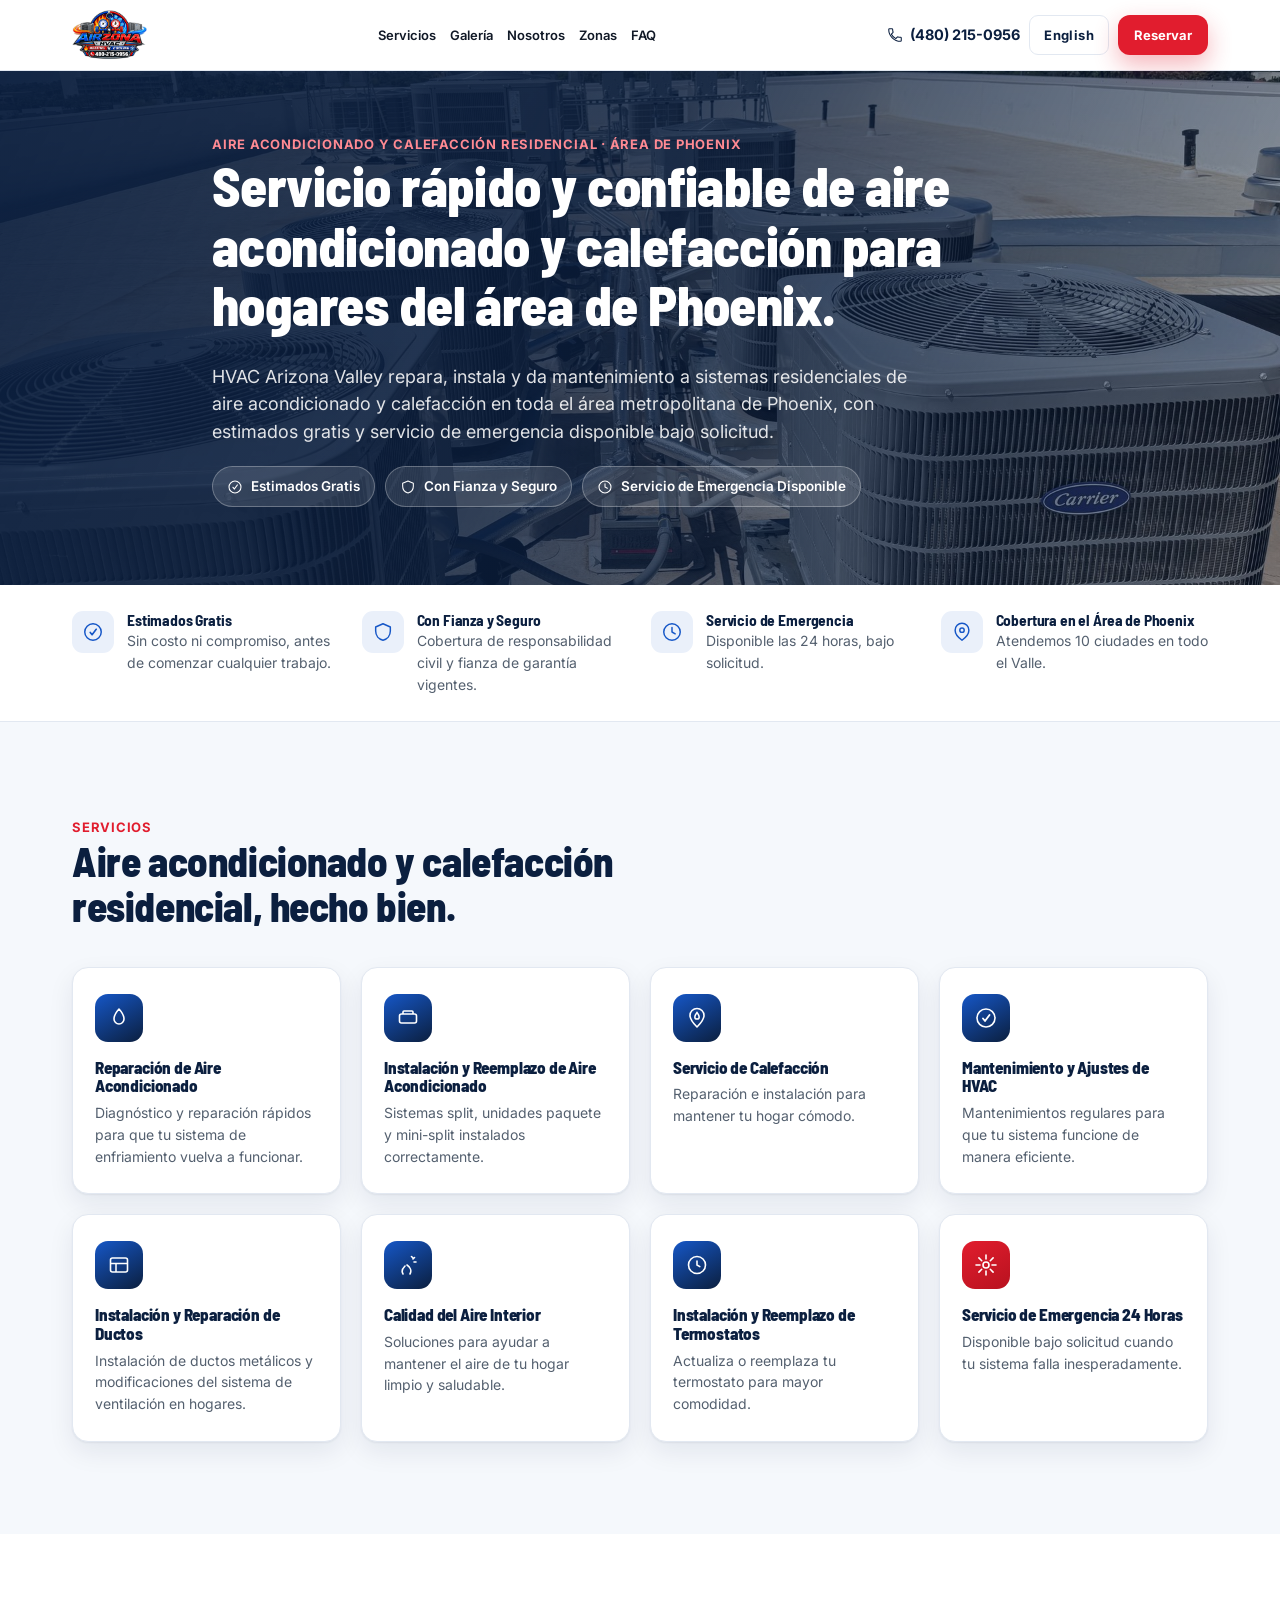
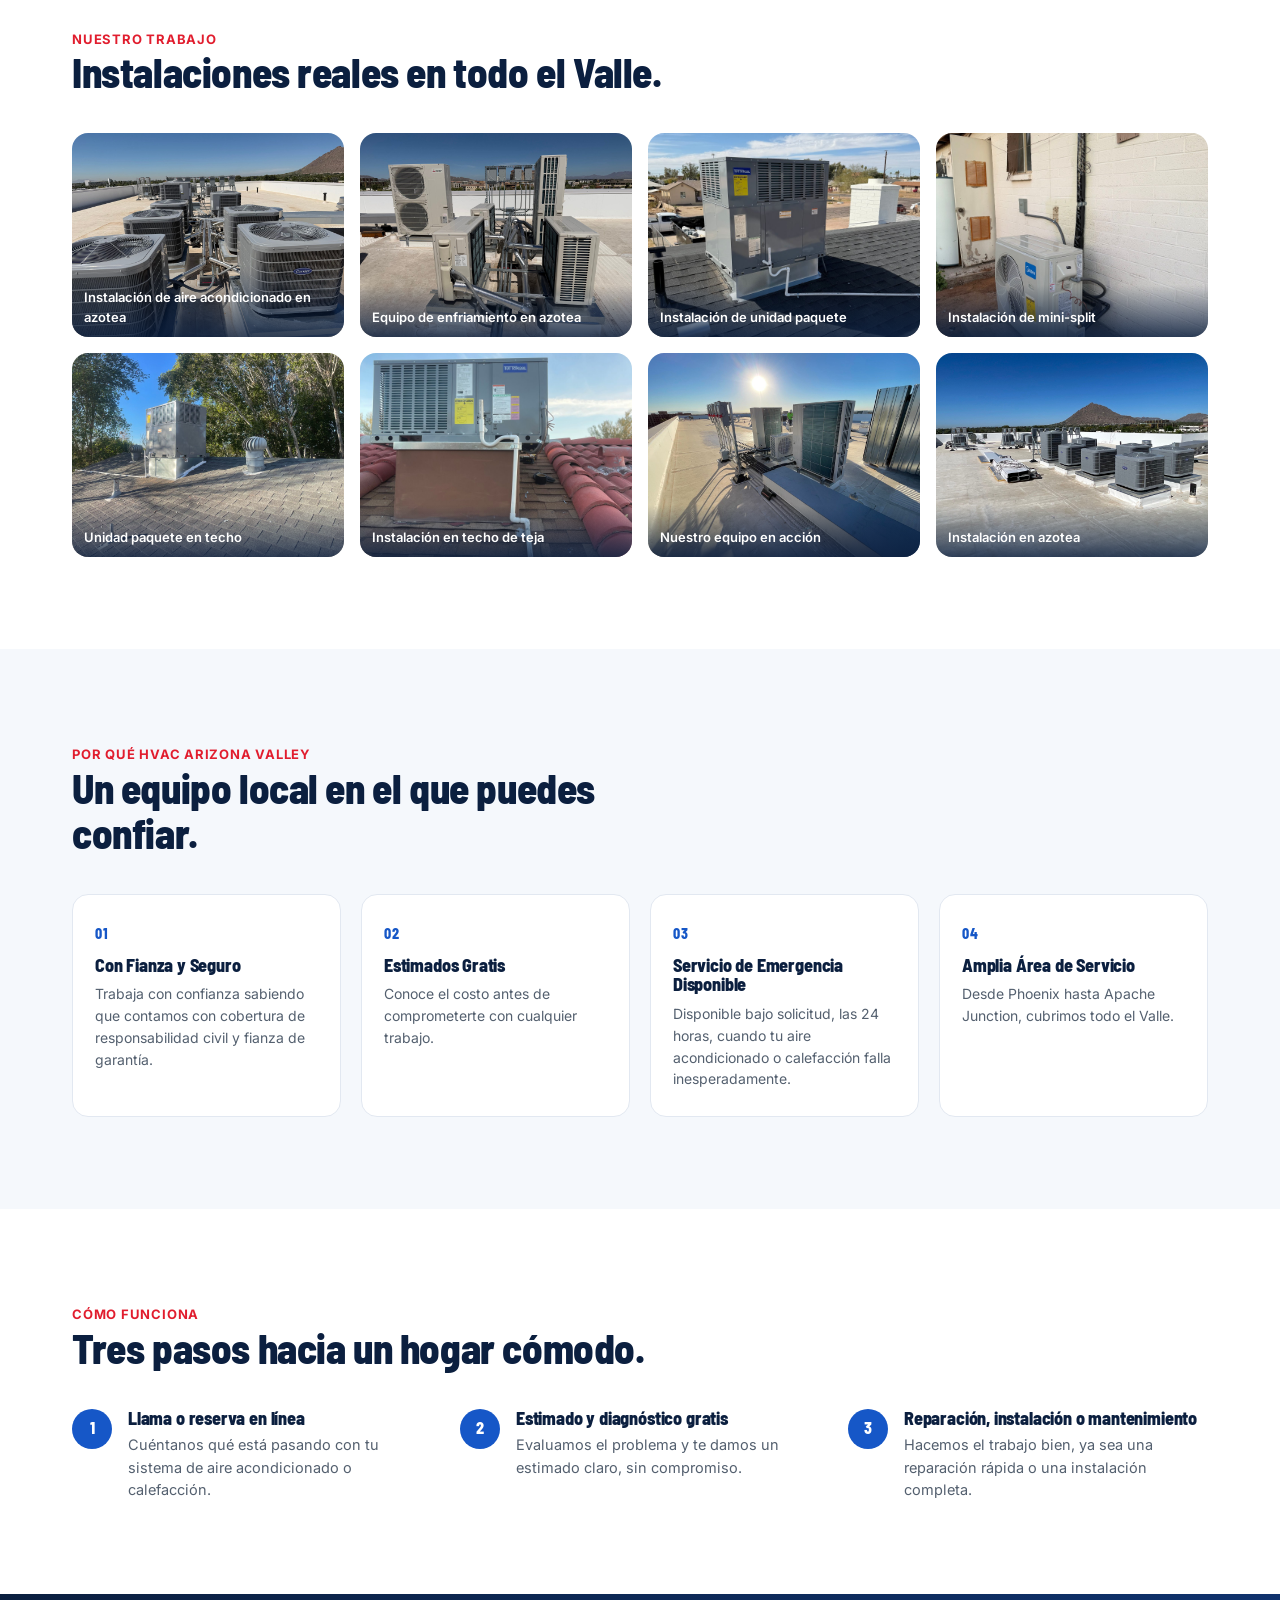
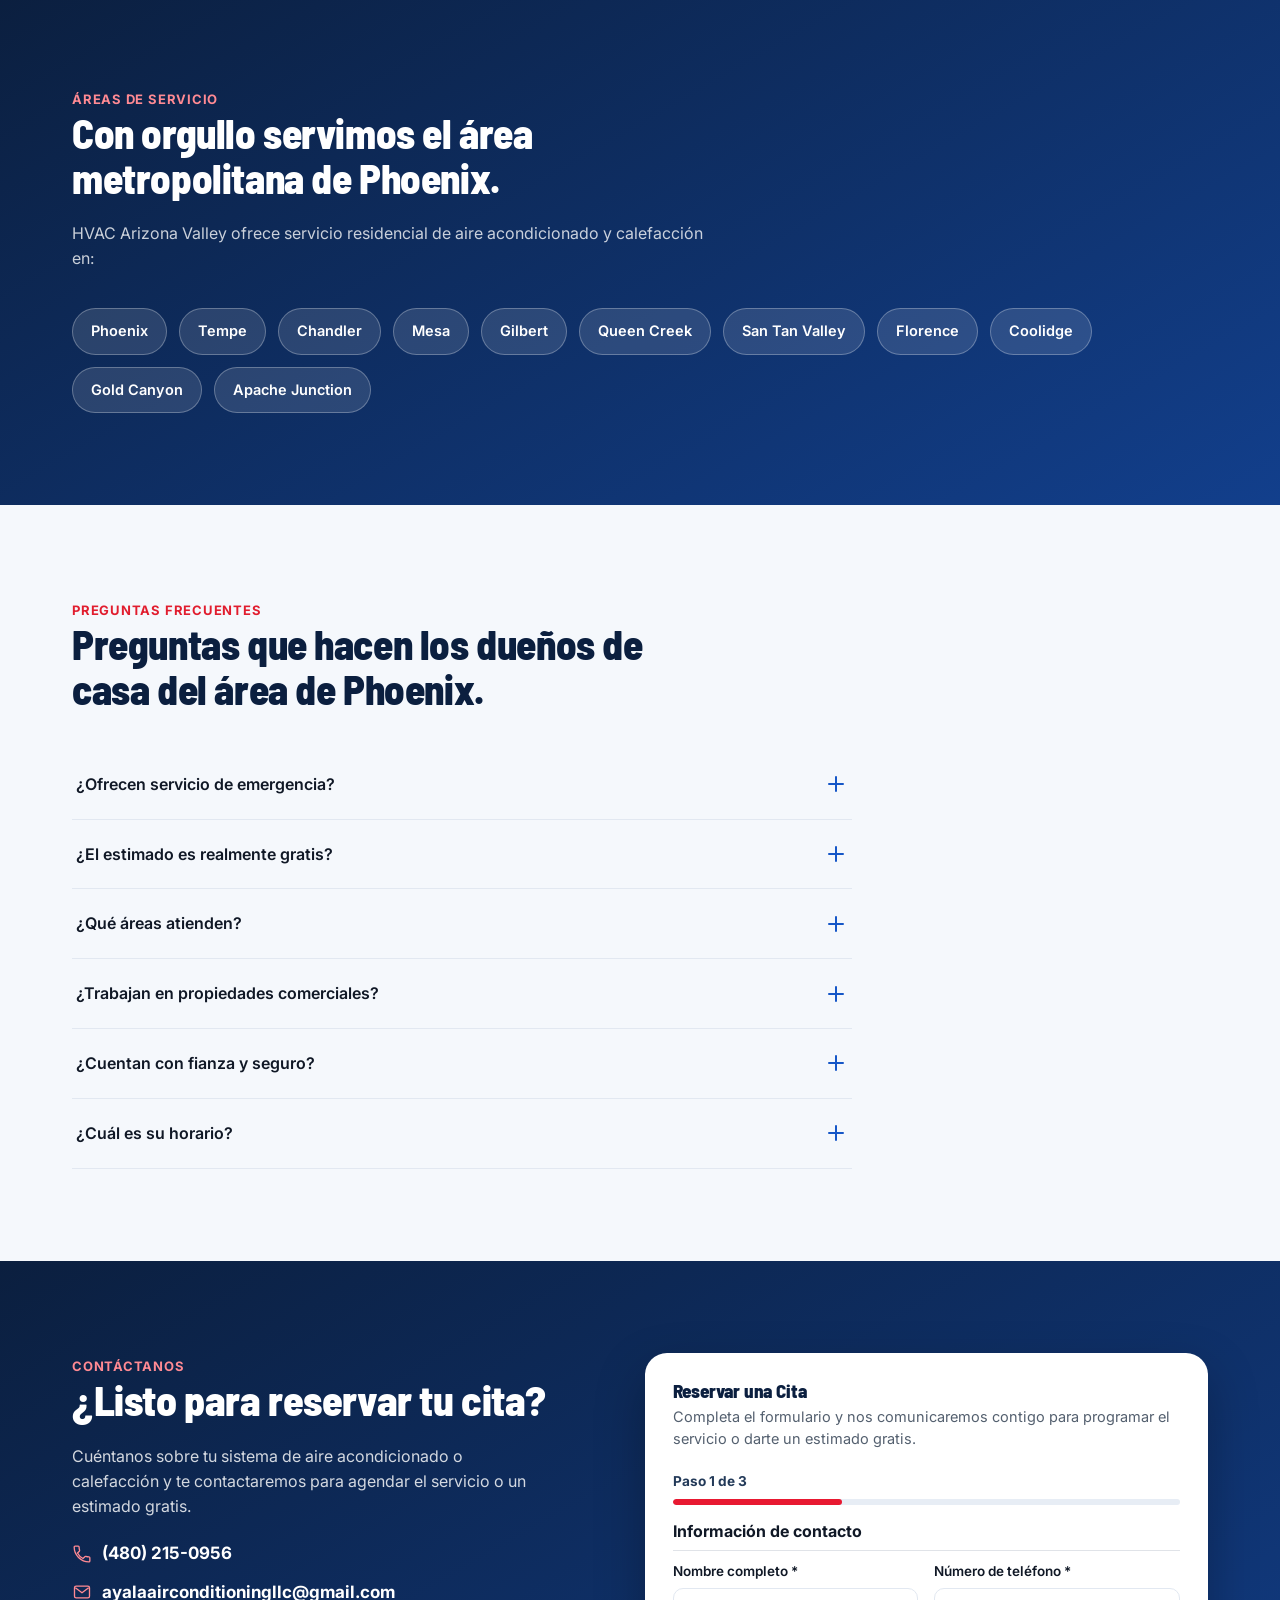
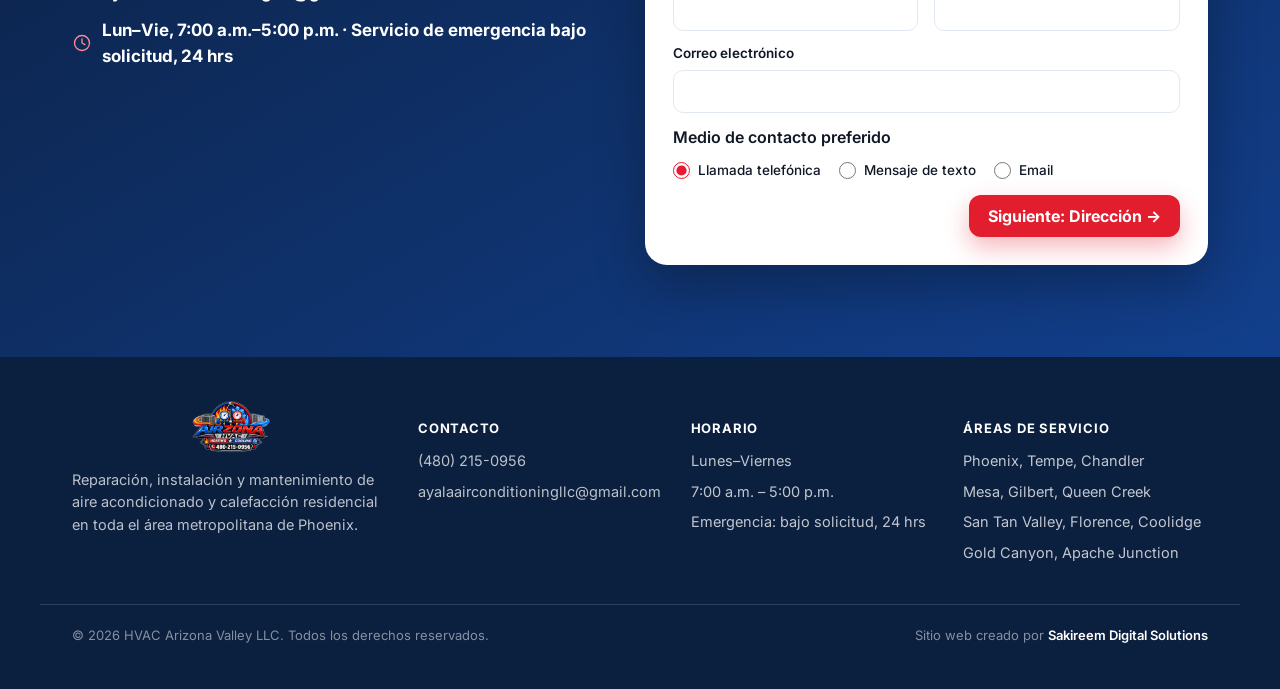
==== commit ce3fbd36: "updated index.html updated business name" ====
--- a/index-es.html
+++ b/index-es.html
@@ -4,12 +4,12 @@
     <meta charset="UTF-8" />
     <meta name="viewport" content="width=device-width, initial-scale=1" />
     <title>
-      Air-Zona Air Conditioning LLC | Aire Acondicionado y Calefacción
-      Residencial en Phoenix, AZ
+      HVAC Arizona Valley LLC | Aire Acondicionado y Calefacción Residencial en
+      Phoenix, AZ
     </title>
     <meta
       name="description"
-      content="Air-Zona Air Conditioning LLC ofrece reparación, instalación, calefacción y mantenimiento residencial de aire acondicionado en Phoenix, Tempe, Chandler, Mesa, Gilbert y el Valle Este. Estimados gratis, con fianza y seguro, servicio de emergencia disponible."
+      content="HVAC Arizona Valley LLC ofrece reparación, instalación, calefacción y mantenimiento residencial de aire acondicionado en Phoenix, Tempe, Chandler, Mesa, Gilbert y el Valle Este. Estimados gratis, con fianza y seguro, servicio de emergencia disponible."
     />
     <meta name="robots" content="noindex, nofollow" />
     <link rel="canonical" href="index-es.html" />
@@ -21,11 +21,11 @@
     <meta property="og:locale:alternate" content="en_US" />
     <meta
       property="og:title"
-      content="Air-Zona Air Conditioning LLC | Aire Acondicionado y Calefacción Residencial en Phoenix, AZ"
+      content="HVAC Arizona Valley LLC | Aire Acondicionado y Calefacción Residencial en Phoenix, AZ"
     />
     <meta
       property="og:description"
-      content="Air-Zona Air Conditioning LLC ofrece reparación, instalación, calefacción y mantenimiento residencial de aire acondicionado en Phoenix, Tempe, Chandler, Mesa, Gilbert y el Valle Este. Estimados gratis, con fianza y seguro, servicio de emergencia disponible."
+      content="HVAC Arizona Valley LLC ofrece reparación, instalación, calefacción y mantenimiento residencial de aire acondicionado en Phoenix, Tempe, Chandler, Mesa, Gilbert y el Valle Este. Estimados gratis, con fianza y seguro, servicio de emergencia disponible."
     />
     <link rel="icon" href="favicon.ico" />
     <link rel="preconnect" href="https://fonts.googleapis.com" />
@@ -45,7 +45,7 @@
     <header class="mk-header">
       <div class="container header-inner">
         <a class="brand" href="#top">
-          <img src="assets/logo.png" alt="Air-Zona Air Conditioning LLC" />
+          <img src="assets/logo.png" alt="HVAC Arizona Valley LLC" />
         </a>
         <nav class="nav-links" aria-label="Principal">
           <a href="#services">Servicios</a>
@@ -166,9 +166,9 @@
             hogares del área de Phoenix.
           </h1>
           <p class="hero-lede">
-            Air-Zona Air Conditioning repara, instala y da mantenimiento a
-            sistemas residenciales de aire acondicionado y calefacción en toda
-            el área metropolitana de Phoenix, con estimados gratis y servicio de
+            HVAC Arizona Valley repara, instala y da mantenimiento a sistemas
+            residenciales de aire acondicionado y calefacción en toda el área
+            metropolitana de Phoenix, con estimados gratis y servicio de
             emergencia disponible bajo solicitud.
           </p>
           <div class="hero-badges">
@@ -569,7 +569,7 @@
             >
               <img
                 src="assets/commercial-rooftop-install-technician.jpg"
-                alt="Técnico de Air-Zona en una instalación en azotea"
+                alt="Técnico de HVAC Arizona Valley en una instalación en azotea"
                 loading="lazy"
               /><span class="gallery-caption">Nuestro equipo en acción</span>
             </button>
@@ -591,7 +591,7 @@
       <section class="why" id="why">
         <div class="container">
           <div class="section-head mk-reveal">
-            <span class="eyebrow">Por Qué Air-Zona</span>
+            <span class="eyebrow">Por Qué HVAC Arizona Valley</span>
             <h2>Un equipo local en el que puedes confiar.</h2>
           </div>
           <div class="why-grid mk-stagger">
@@ -670,7 +670,7 @@
             <span class="eyebrow eyebrow-on-dark">Áreas de Servicio</span>
             <h2>Con orgullo servimos el área metropolitana de Phoenix.</h2>
             <p>
-              Air-Zona Air Conditioning ofrece servicio residencial de aire
+              HVAC Arizona Valley ofrece servicio residencial de aire
               acondicionado y calefacción en:
             </p>
           </div>
@@ -883,17 +883,17 @@
               <input
                 type="hidden"
                 name="access_key"
-                value="d2b60d08-87a3-4c4a-ab81-ee1c70e3710a"
+                value="1eff8d76-9dea-4cdf-8519-2a9d29ecc3ae"
               />
               <input
                 type="hidden"
                 name="subject"
-                value="Nueva solicitud de servicio HVAC - Air-Zona"
+                value="Nueva solicitud de servicio HVAC - HVAC Arizona Valley"
               />
               <input
                 type="hidden"
                 name="from_name"
-                value="Sitio web de Air-Zona"
+                value="Sitio web de HVAC Arizona Valley"
               />
               <input
                 type="checkbox"
@@ -1144,8 +1144,8 @@
                   ></textarea>
                 </div>
                 <p class="az-form-disclaimer">
-                  Enviar esta solicitud no confirma una cita. Air-Zona se
-                  comunicará contigo para coordinar el servicio.
+                  Enviar esta solicitud no confirma una cita. HVAC Arizona
+                  Valley se comunicará contigo para coordinar el servicio.
                 </p>
                 <div class="az-wizard-actions az-final-actions">
                   <button type="button" class="btn az-back">← Atrás</button
@@ -1171,7 +1171,7 @@
       <div class="container footer-grid">
         <div class="footer-col">
           <div class="footer-brand">
-            <img src="assets/logo.png" alt="Air-Zona Air Conditioning LLC" />
+            <img src="assets/logo.png" alt="HVAC Arizona Valley LLC" />
           </div>
           <p>
             Reparación, instalación y mantenimiento de aire acondicionado y
@@ -1209,8 +1209,8 @@
       </div>
       <div class="container footer-bottom">
         <span>
-          &copy; <span id="year"></span> Air-Zona Air Conditioning LLC. Todos
-          los derechos reservados.
+          &copy; <span id="year"></span> HVAC Arizona Valley LLC. Todos los
+          derechos reservados.
         </span>
 
         <span class="site-credit">
@@ -1269,7 +1269,7 @@
       {
         "@context": "https://schema.org",
         "@type": "HVACBusiness",
-        "name": "Air-Zona Air Conditioning LLC",
+        "name": "HVAC Arizona Valley LLC",
         "inLanguage": "es-US",
         "telephone": "+1-480-215-0956",
         "email": "ayalaairconditioningllc@gmail.com",
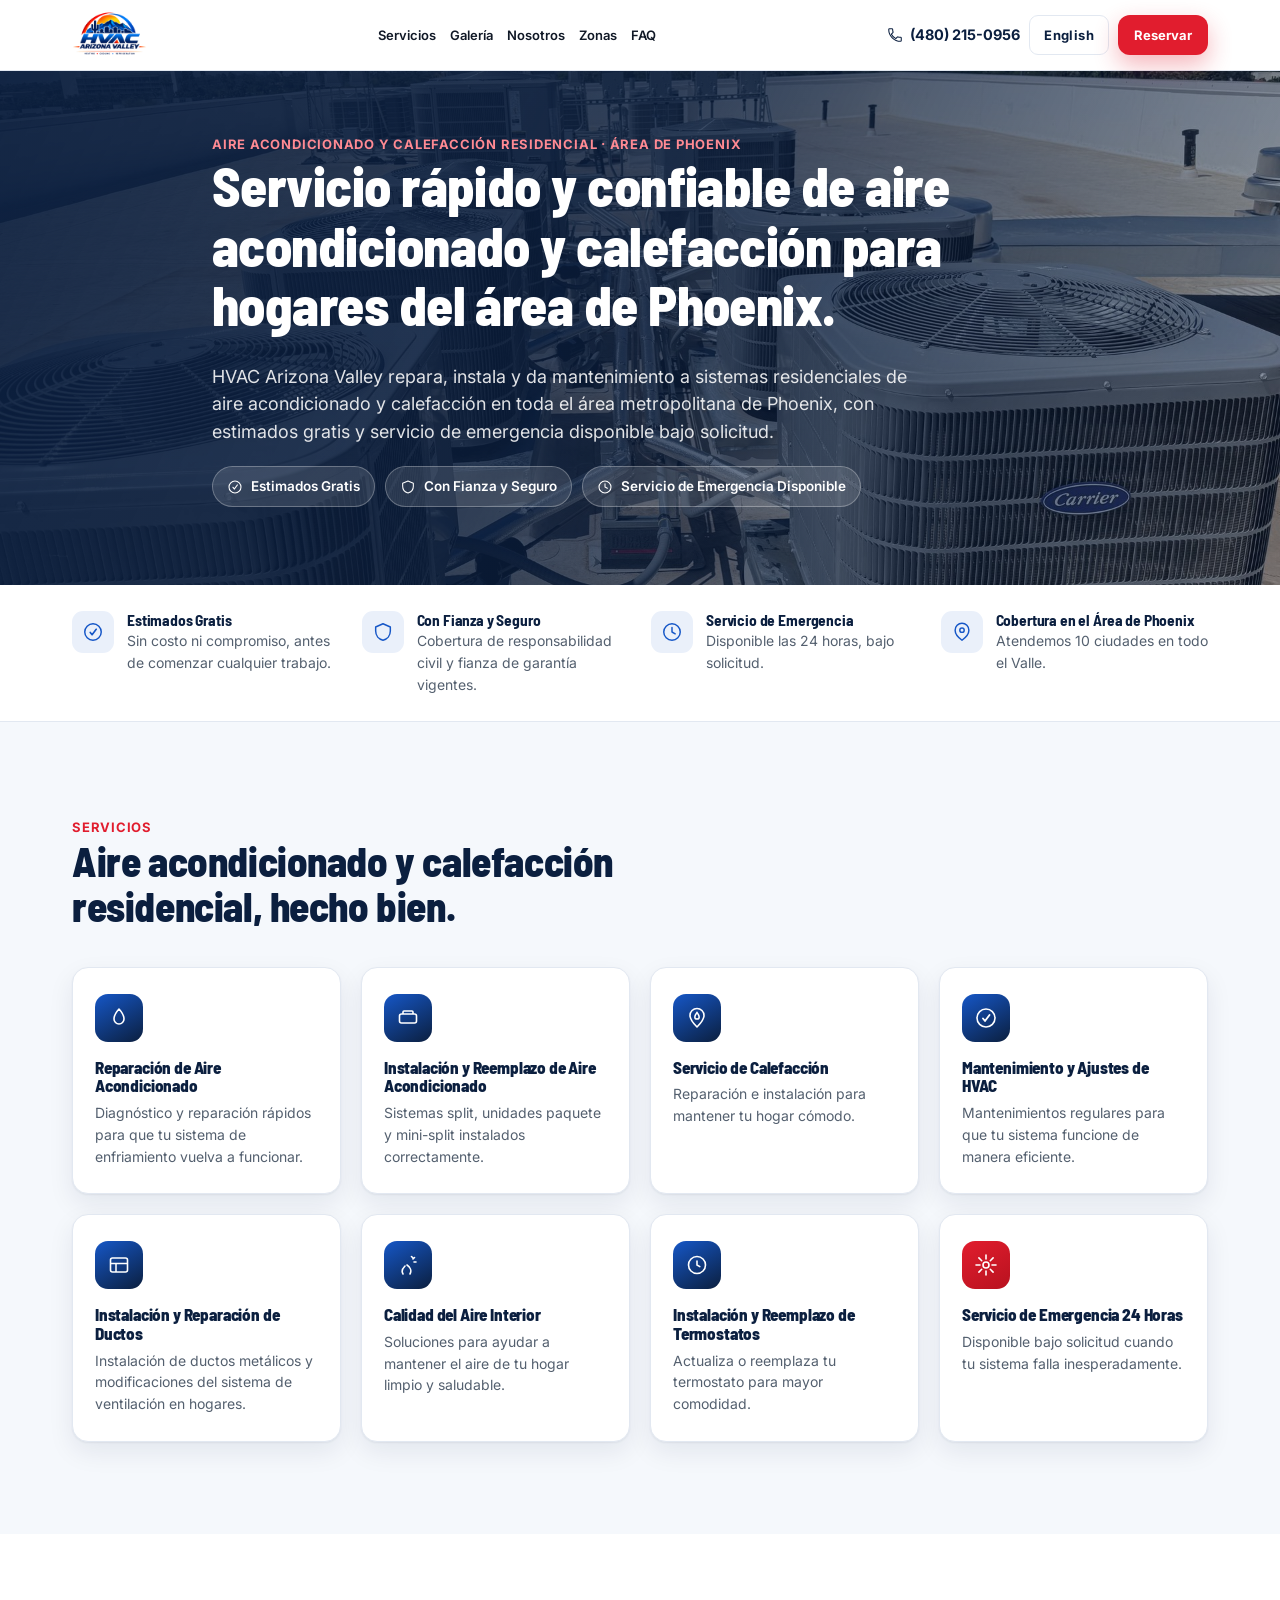
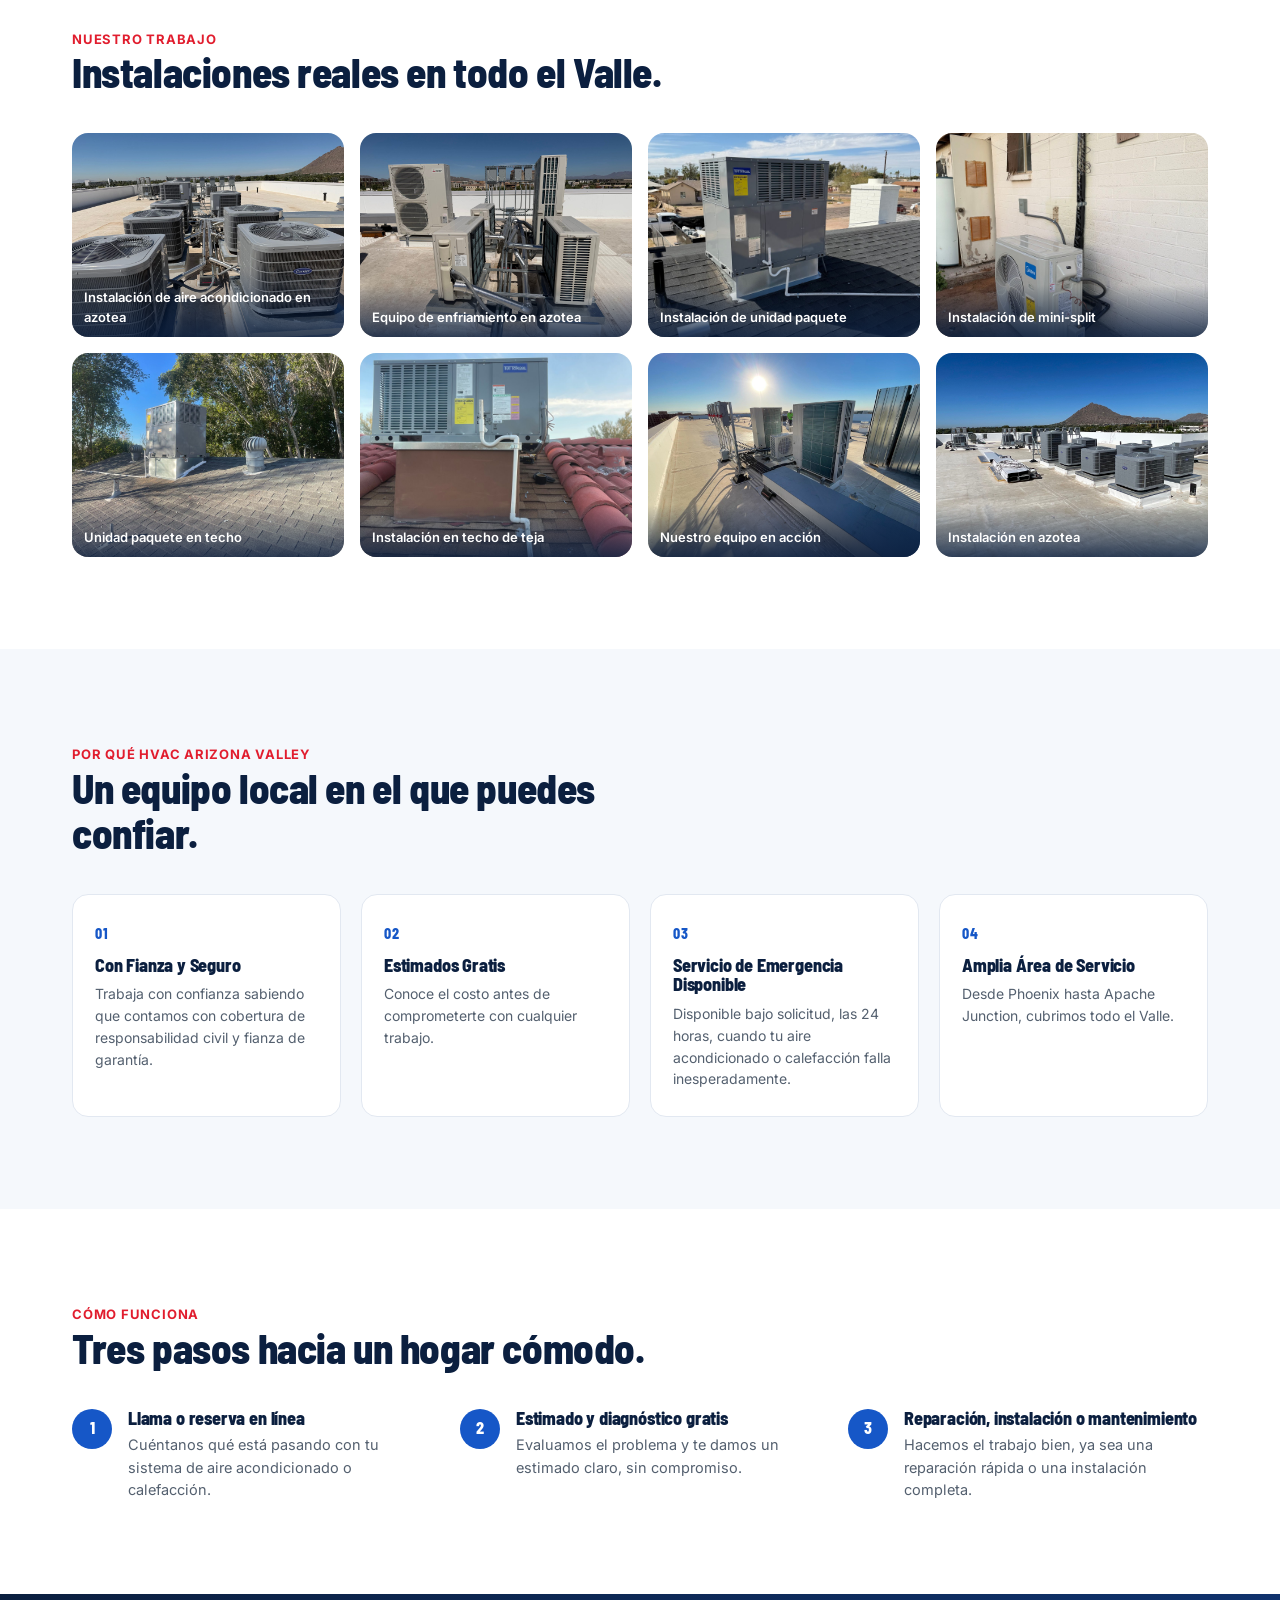
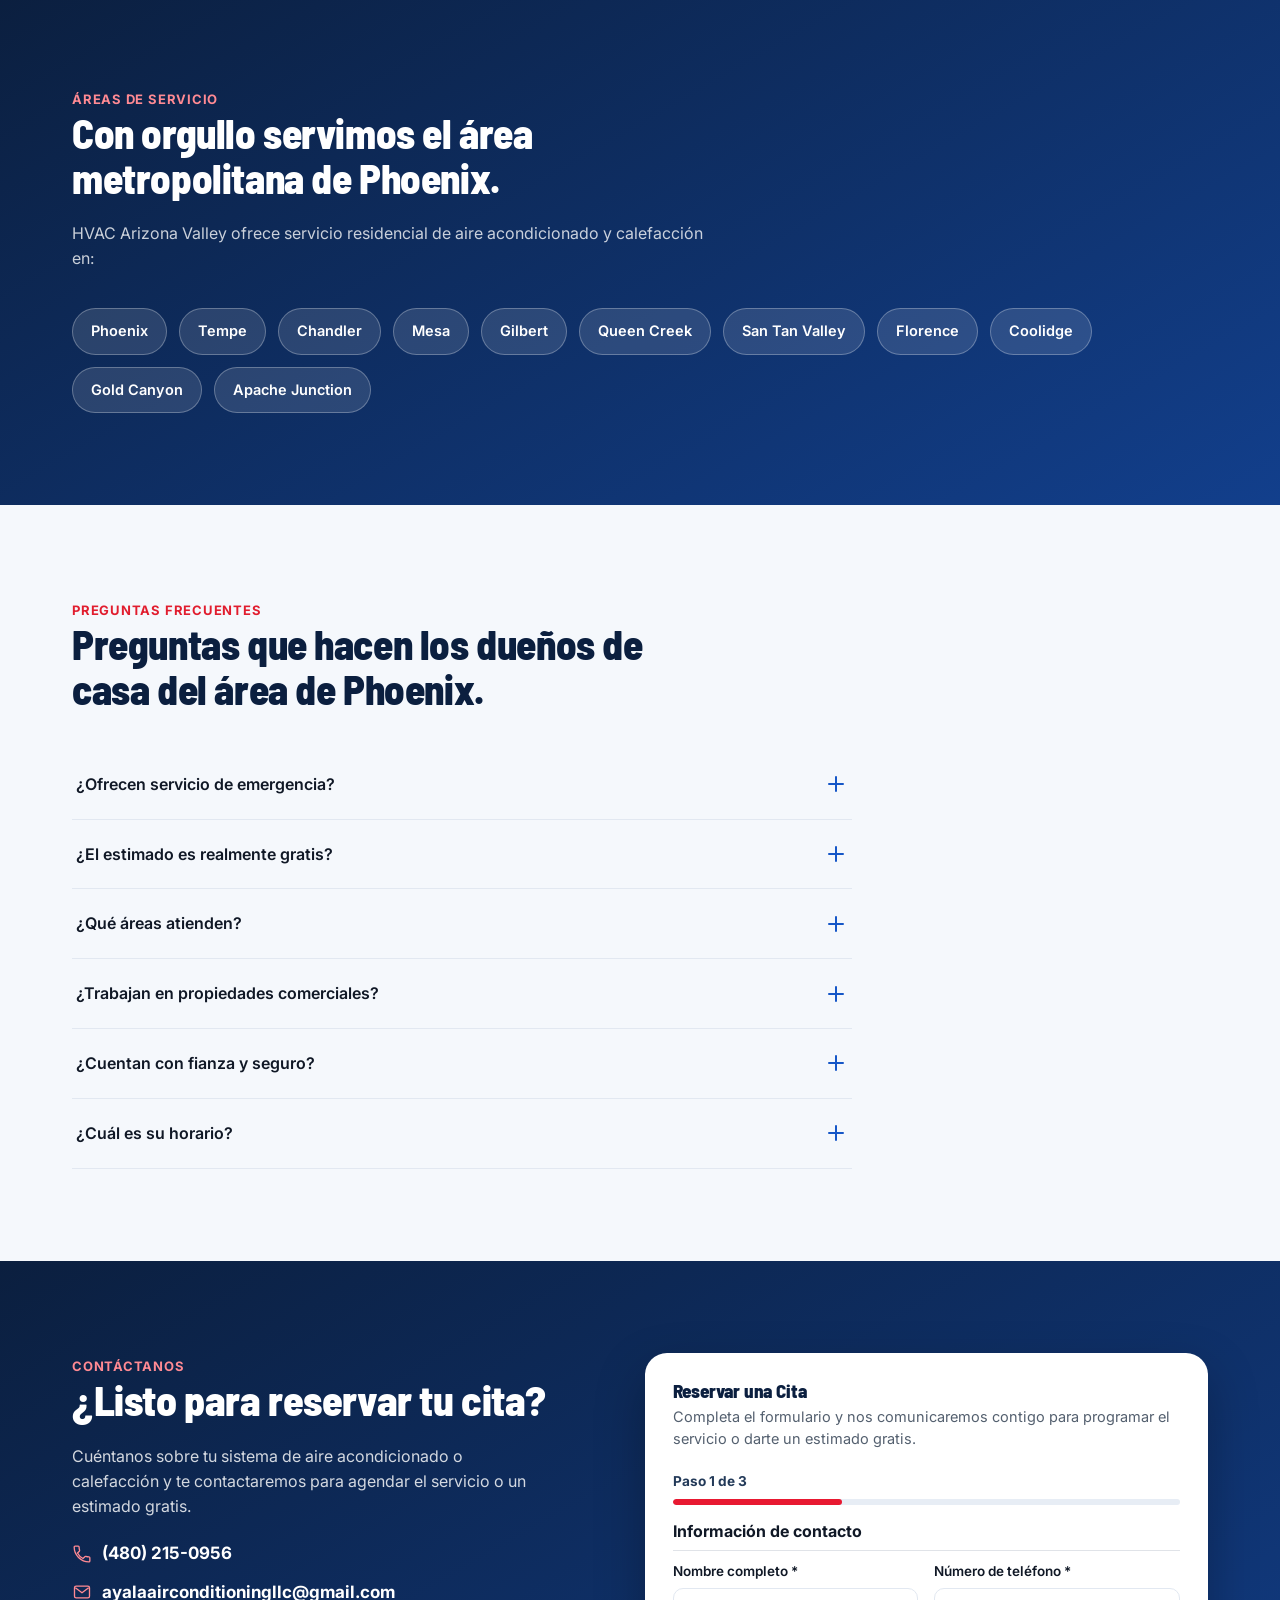
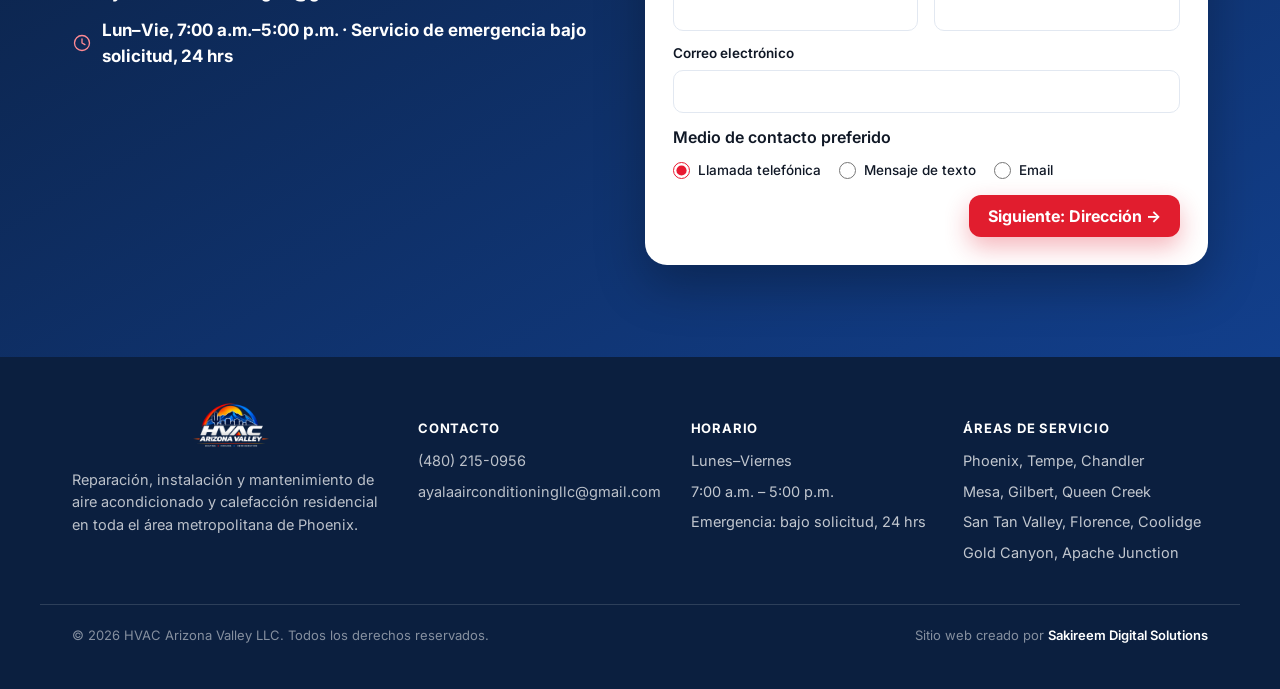
==== commit 8b17d056: "updated index.html removed old logo and added a new one" ====
--- a/index-es.html
+++ b/index-es.html
@@ -1171,7 +1171,7 @@
       <div class="container footer-grid">
         <div class="footer-col">
           <div class="footer-brand">
-            <img src="assets/logo.png" alt="HVAC Arizona Valley LLC" />
+            <img src="assets/logo_black.png" alt="HVAC Arizona Valley LLC" />
           </div>
           <p>
             Reparación, instalación y mantenimiento de aire acondicionado y
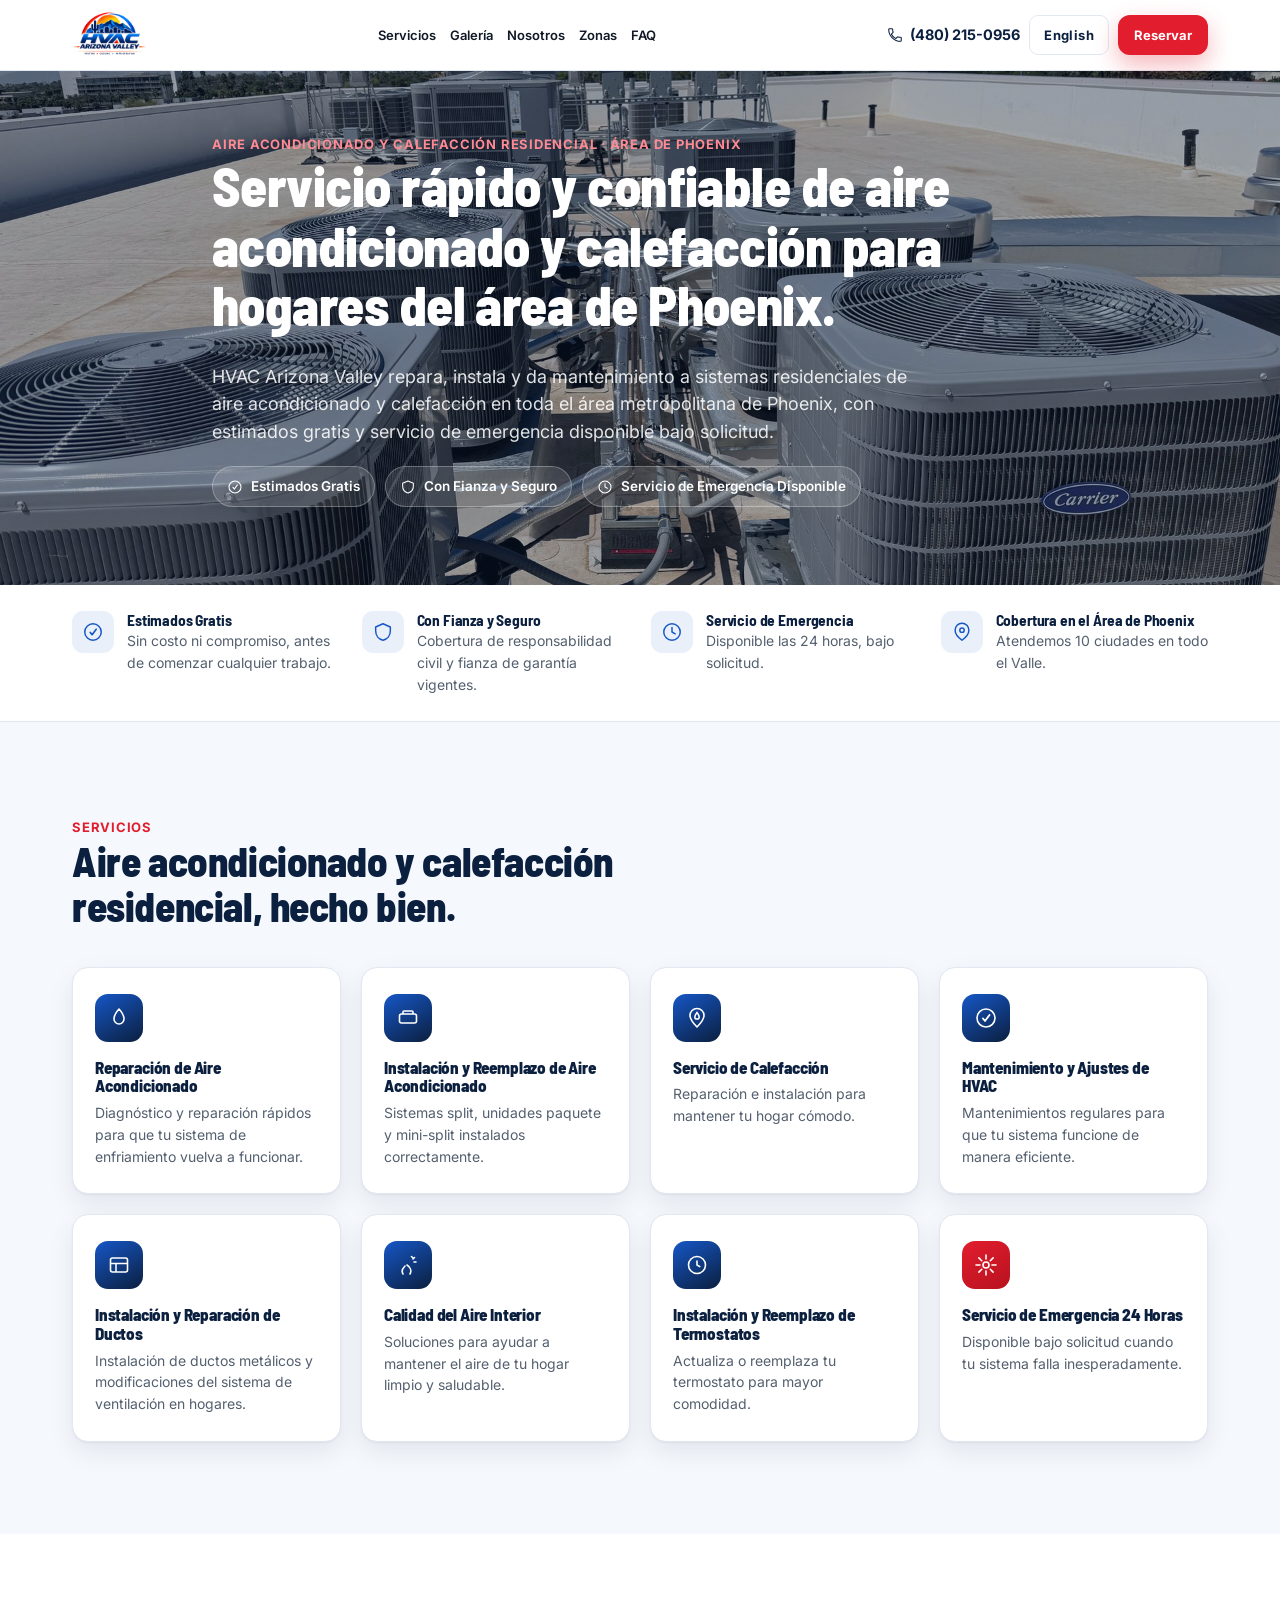
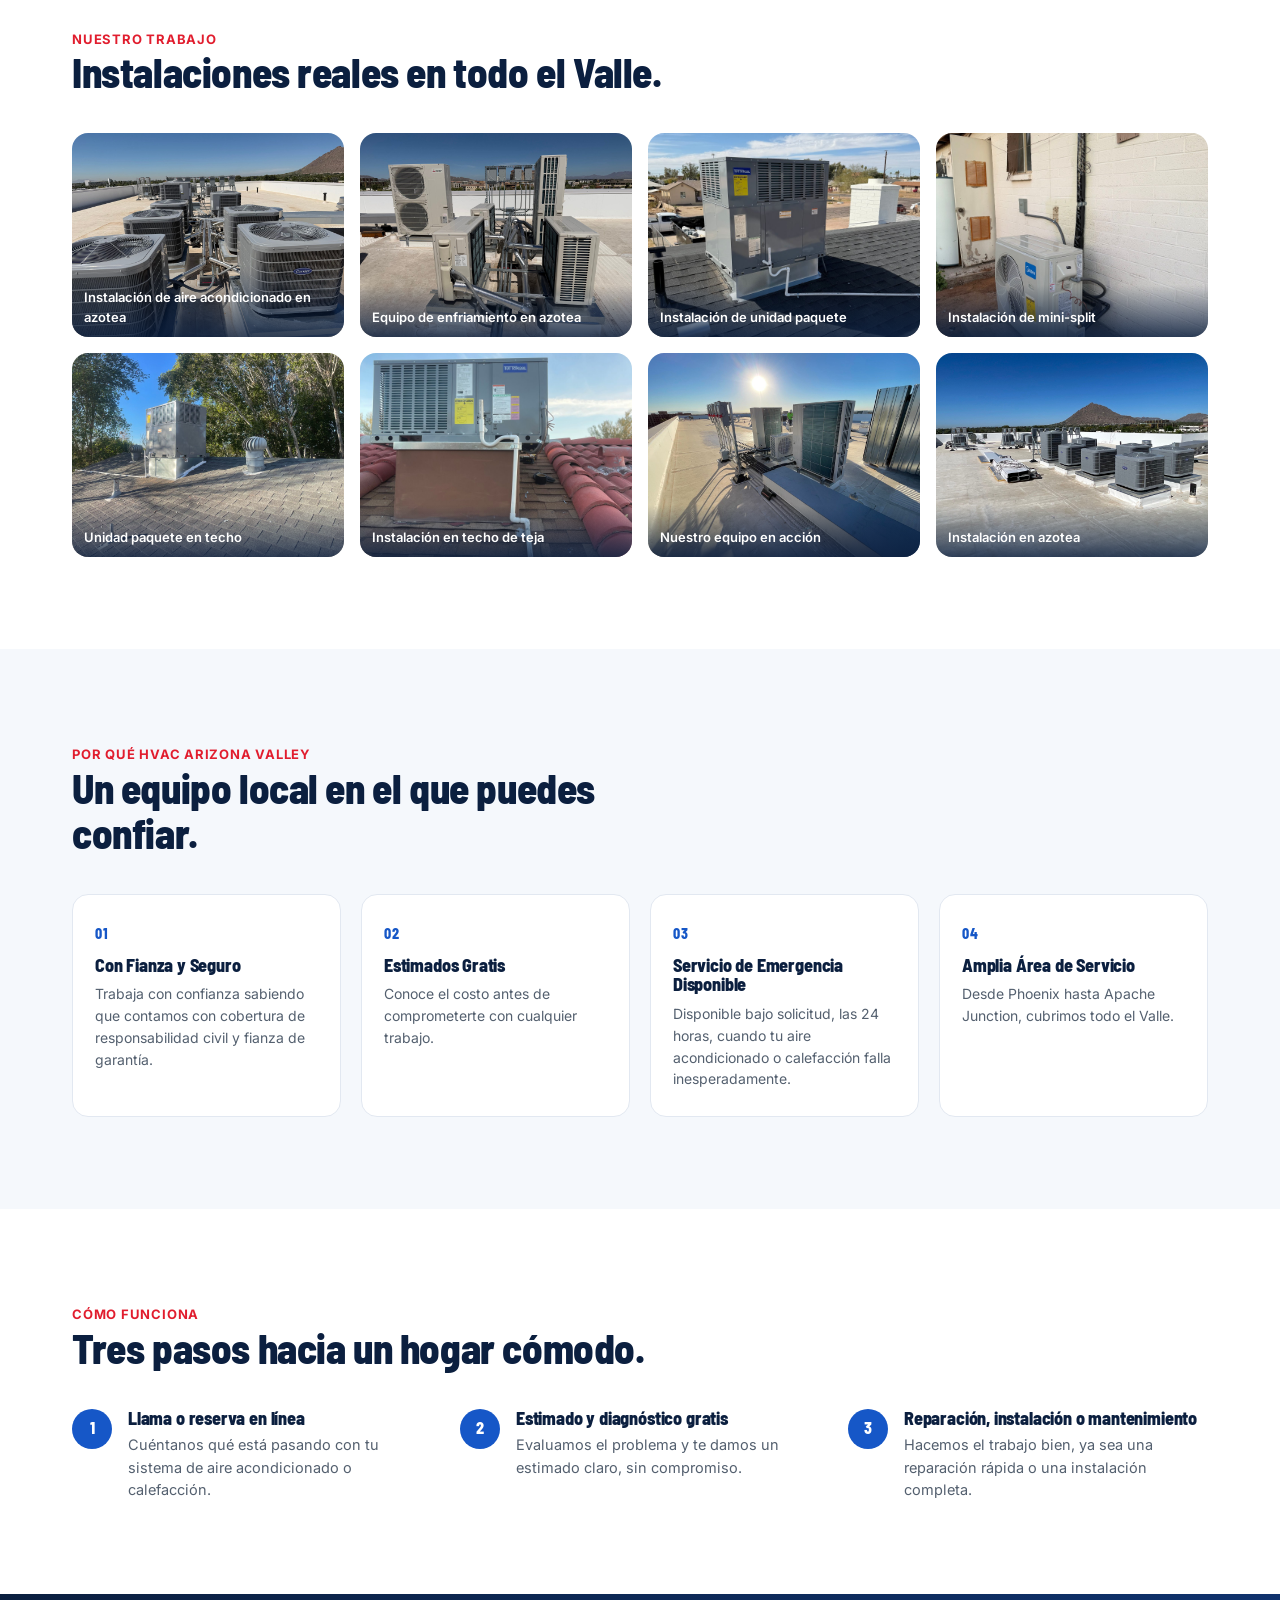
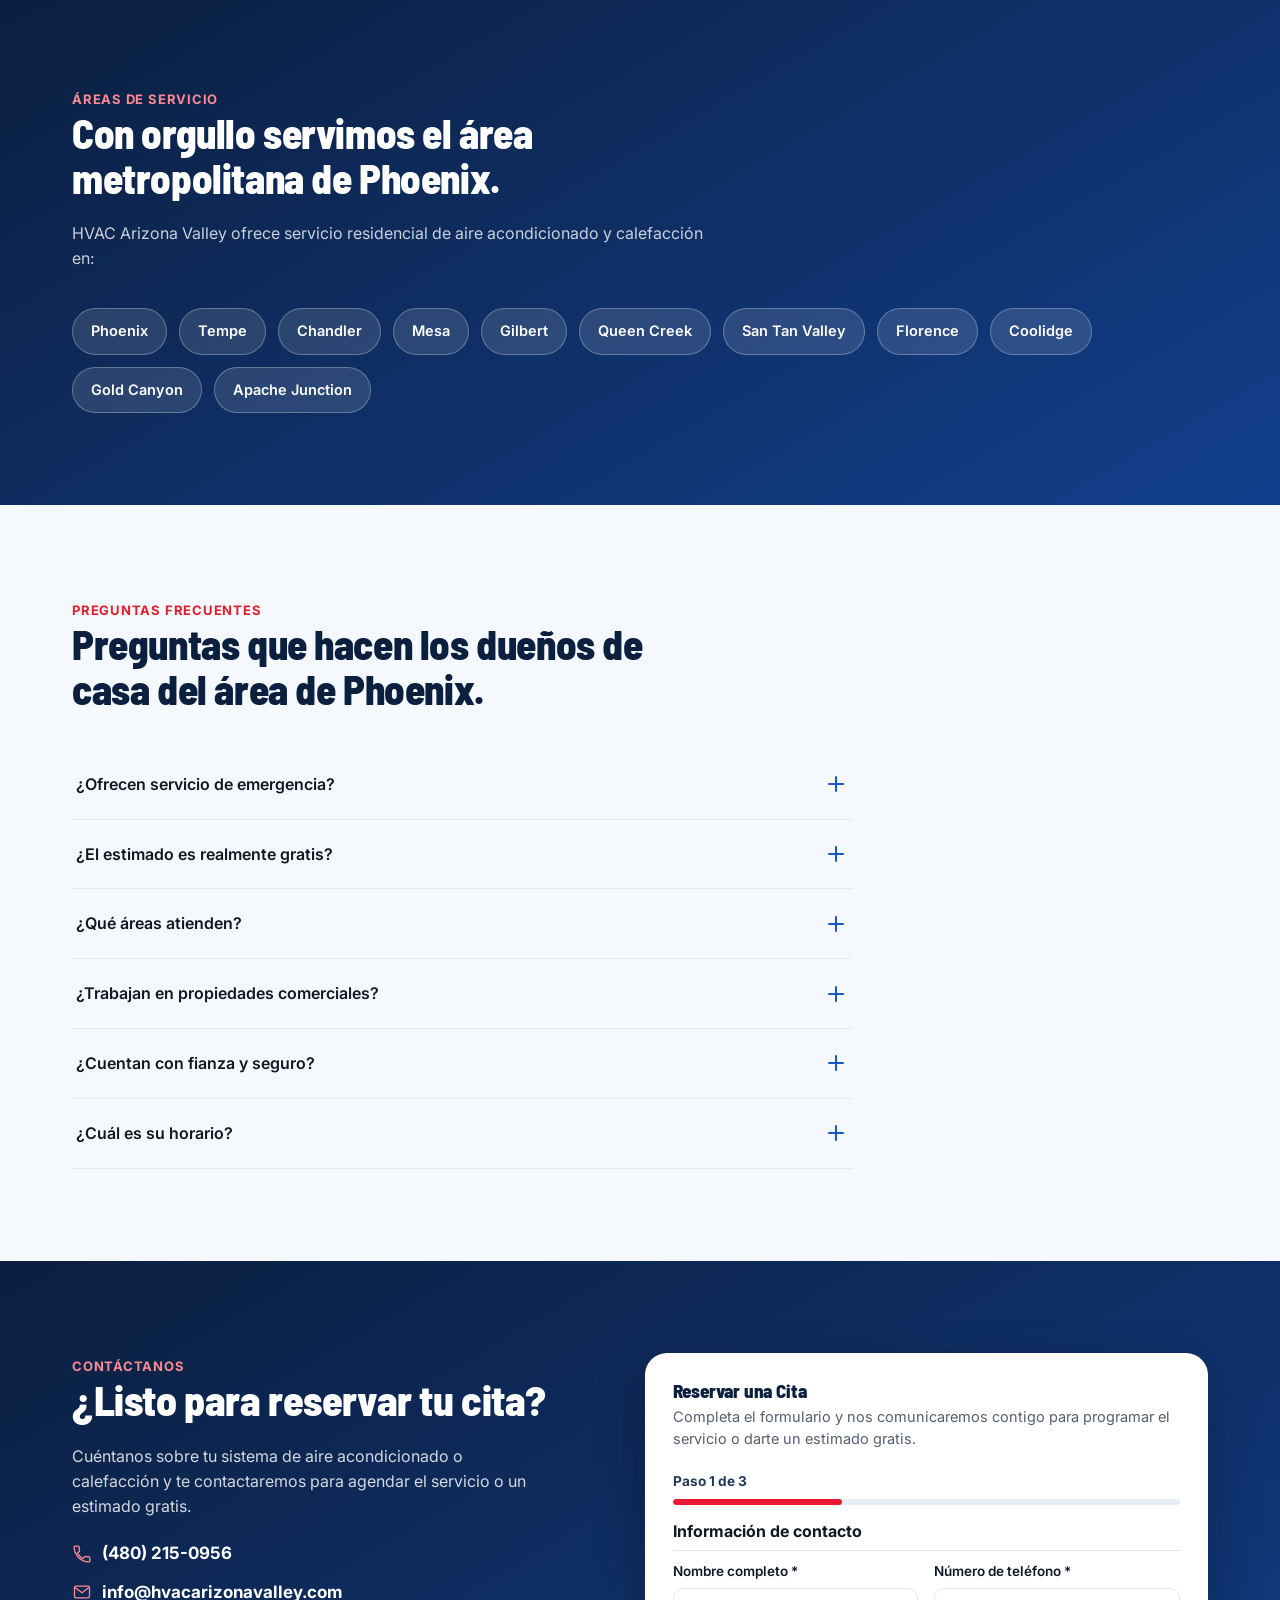
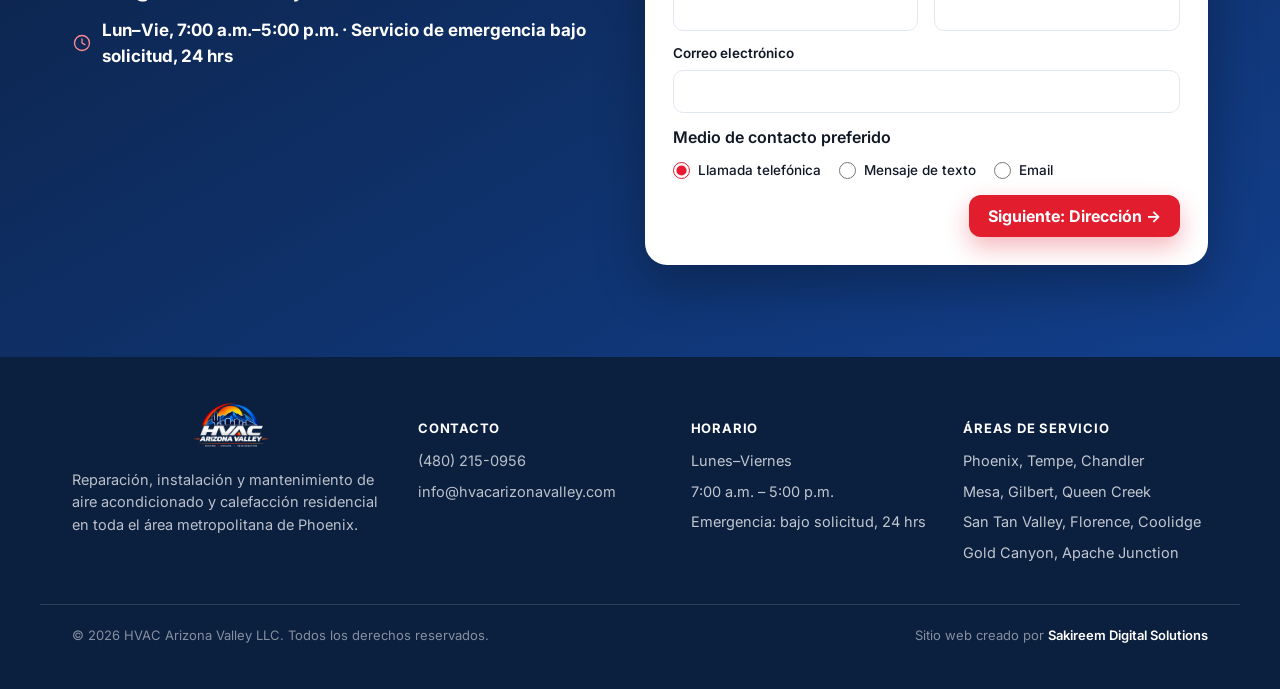
==== commit 31d52c77: "updated index.html updated email to professional email" ====
--- a/index-es.html
+++ b/index-es.html
@@ -831,7 +831,7 @@
                 </svg>
                 (480) 215-0956
               </a>
-              <a href="mailto:ayalaairconditioningllc@gmail.com">
+              <a href="mailto:info@hvacarizonavalley.com">
                 <svg viewBox="0 0 24 24" fill="none">
                   <rect
                     x="3"
@@ -849,7 +849,7 @@
                     stroke-linejoin="round"
                   />
                 </svg>
-                ayalaairconditioningllc@gmail.com
+                info@hvacarizonavalley.com
               </a>
               <span>
                 <svg viewBox="0 0 24 24" fill="none" aria-hidden="true">
@@ -1183,8 +1183,8 @@
           <ul>
             <li><a href="tel:+14802150956">(480) 215-0956</a></li>
             <li>
-              <a href="mailto:ayalaairconditioningllc@gmail.com"
-                >ayalaairconditioningllc@gmail.com</a
+              <a href="mailto:info@hvacarizonavalley.com"
+                >info@hvacarizonavalley.com</a
               >
             </li>
           </ul>
@@ -1272,7 +1272,7 @@
         "name": "HVAC Arizona Valley LLC",
         "inLanguage": "es-US",
         "telephone": "+1-480-215-0956",
-        "email": "ayalaairconditioningllc@gmail.com",
+        "email": "info@hvacarizonavalley.com",
         "areaServed": [
           { "@type": "City", "name": "Phoenix, AZ" },
           { "@type": "City", "name": "Tempe, AZ" },
--- a/style.css
+++ b/style.css
@@ -435,8 +435,8 @@
     linear-gradient(
       115deg,
       rgba(11, 31, 63, 0.94) 0%,
-      rgba(11, 31, 63, 0.82) 45%,
-      rgba(11, 31, 63, 0.38) 100%
+      rgba(11, 31, 63, 0.82) 0%,
+      rgba(11, 31, 63, 0.38) 0%
     ),
     url('assets/commercial-rooftop-carrier-condensers.jpg') center/cover
       no-repeat;
